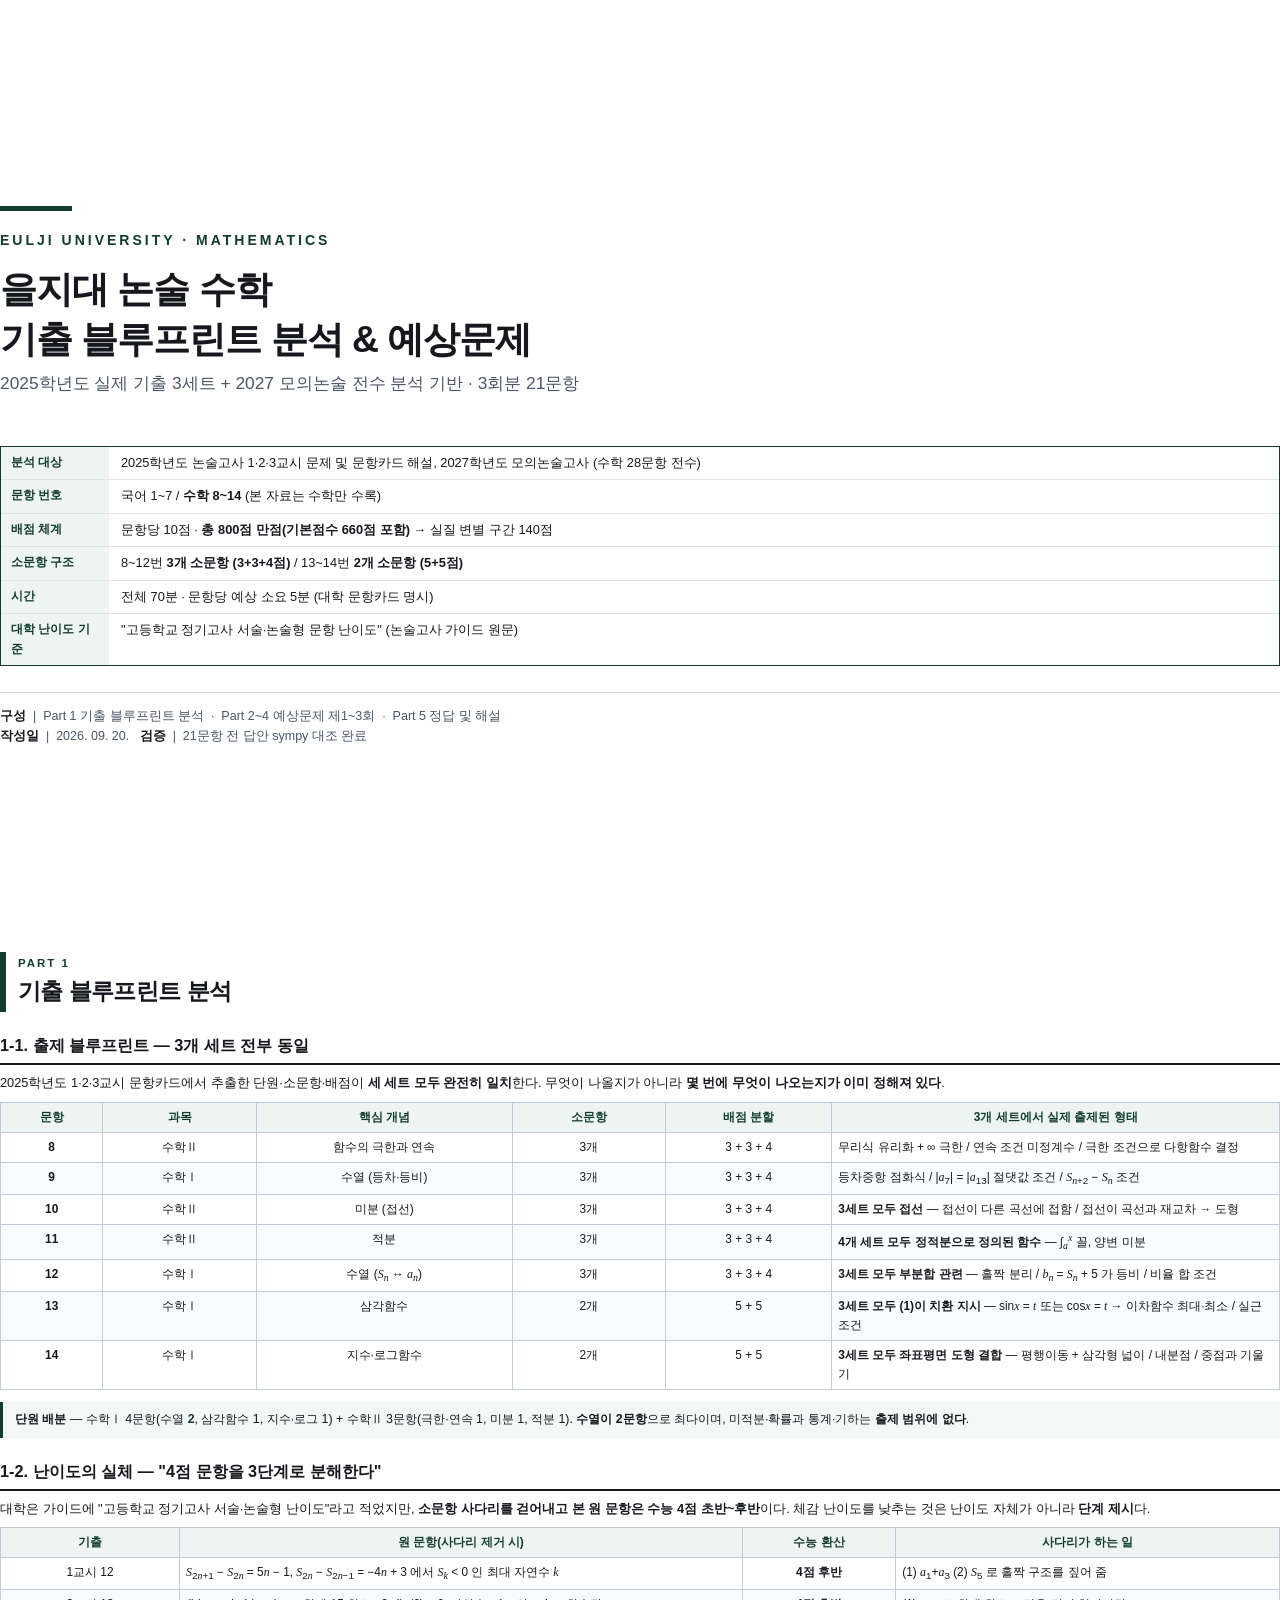
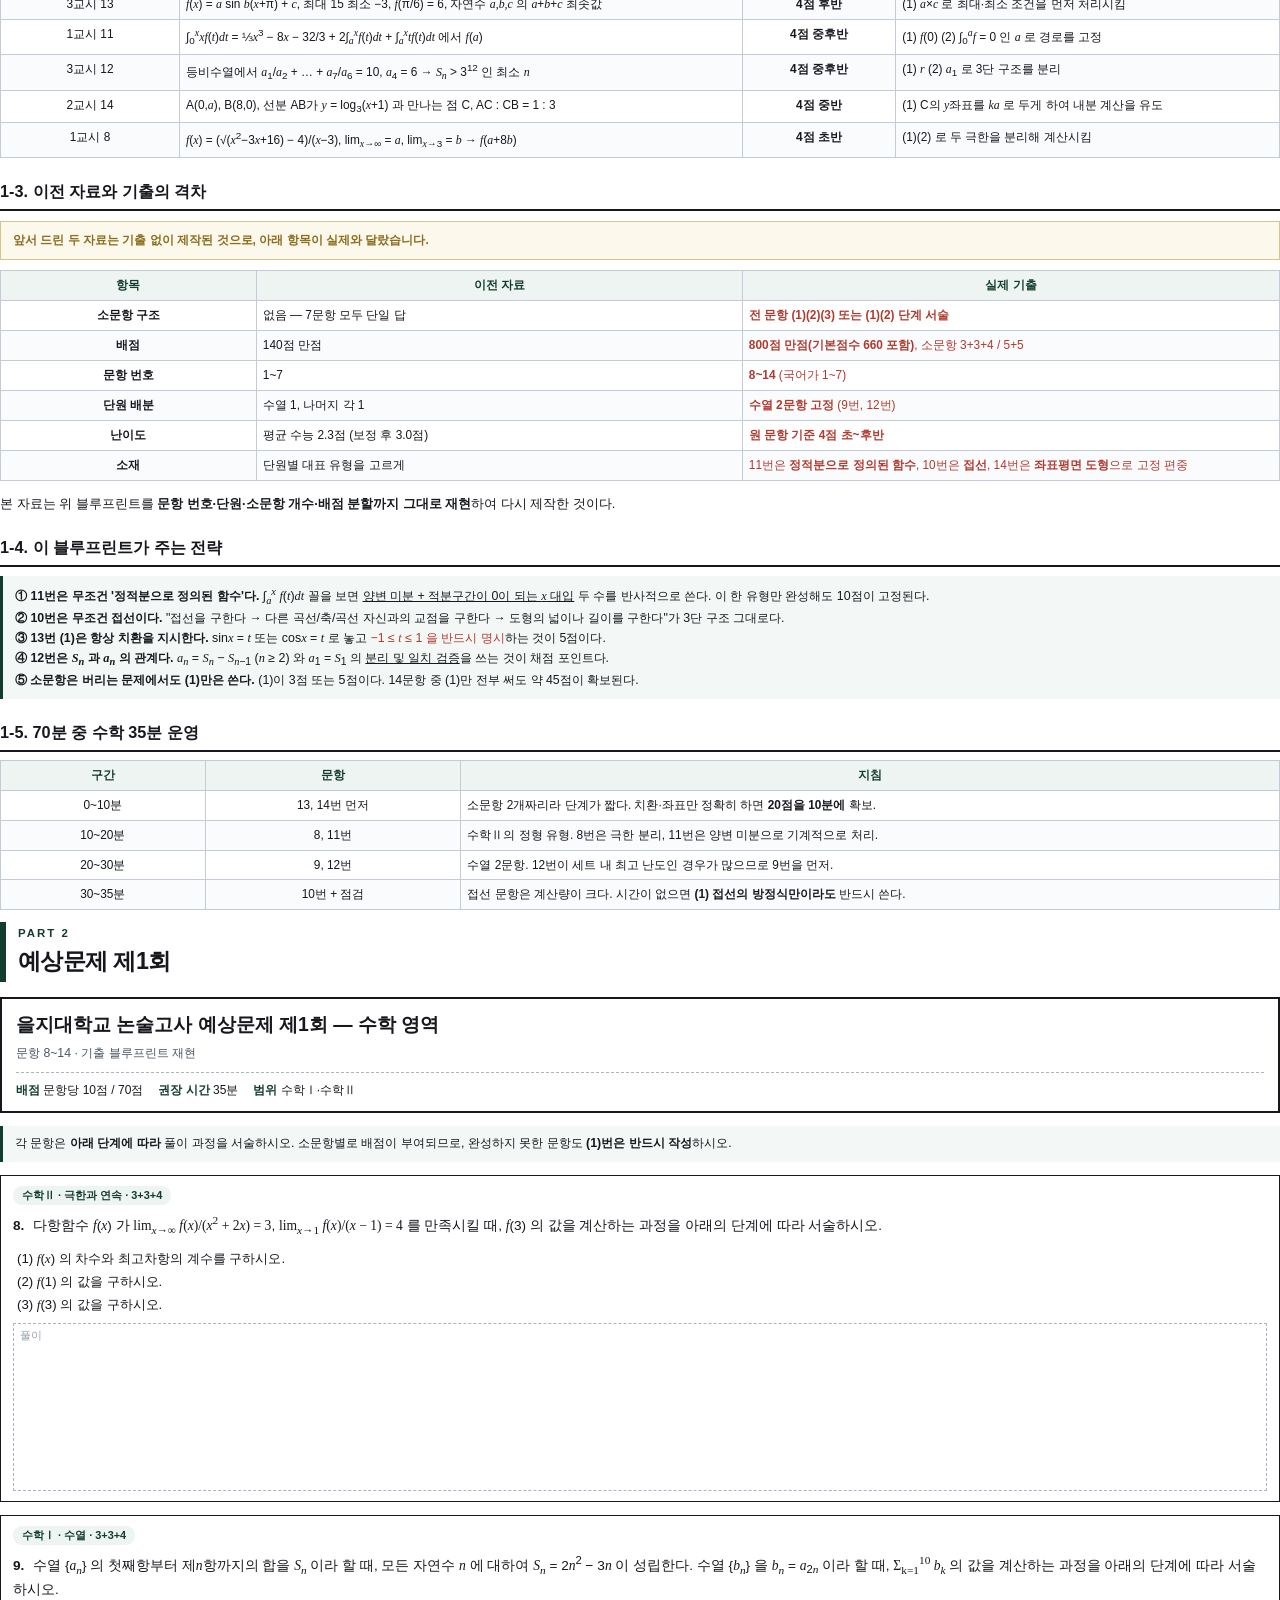
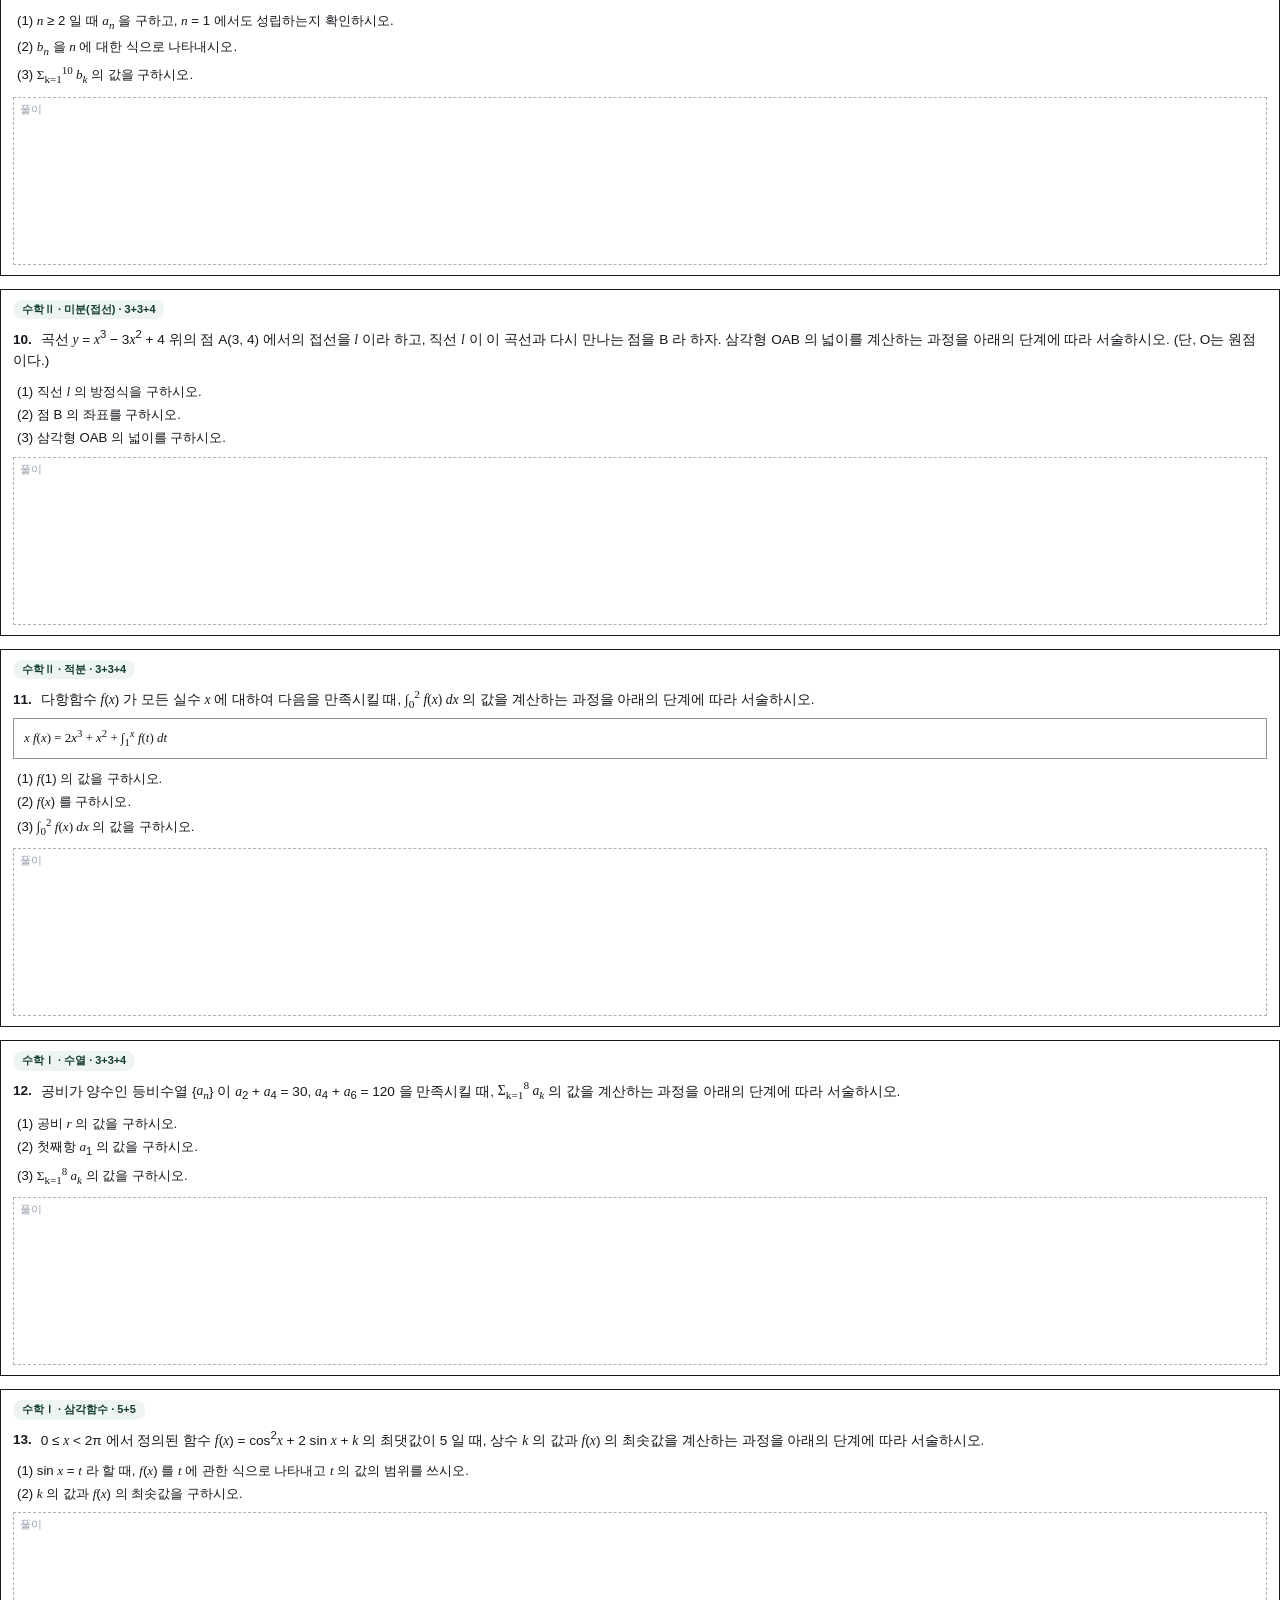
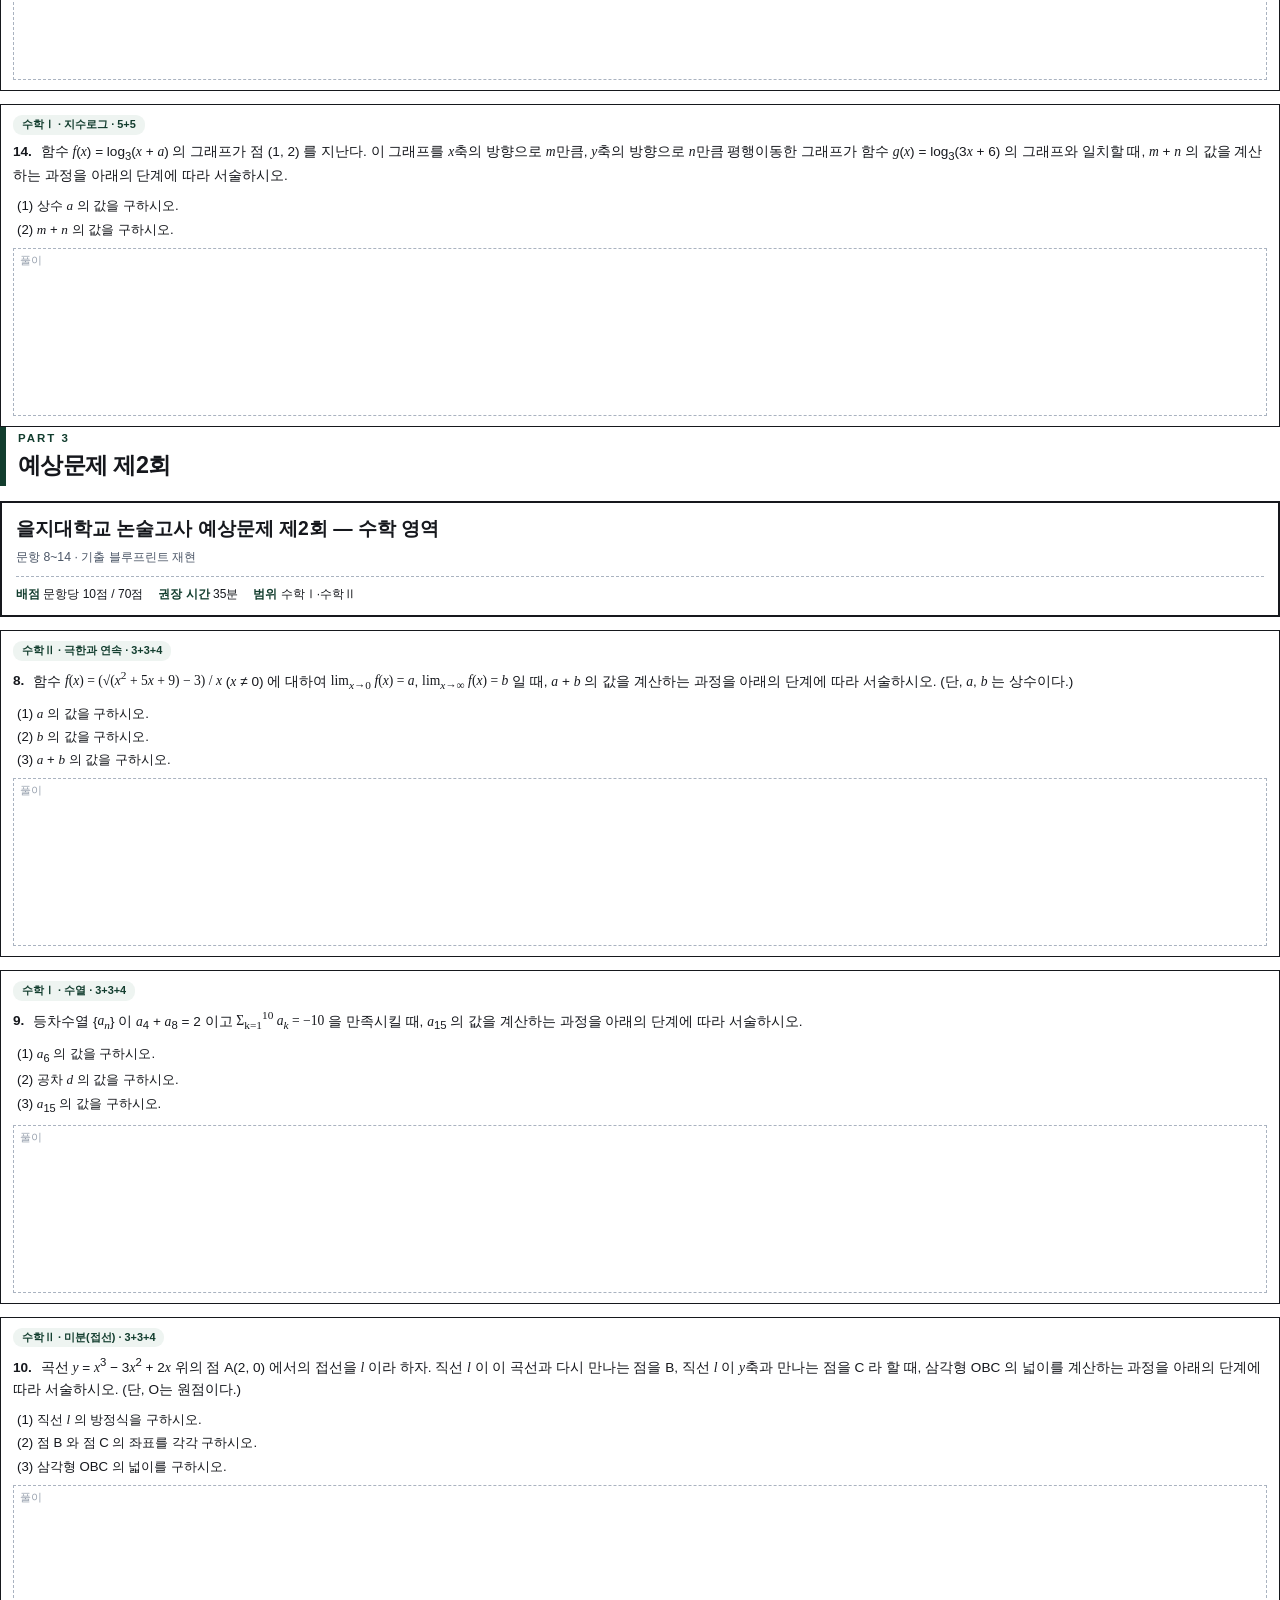
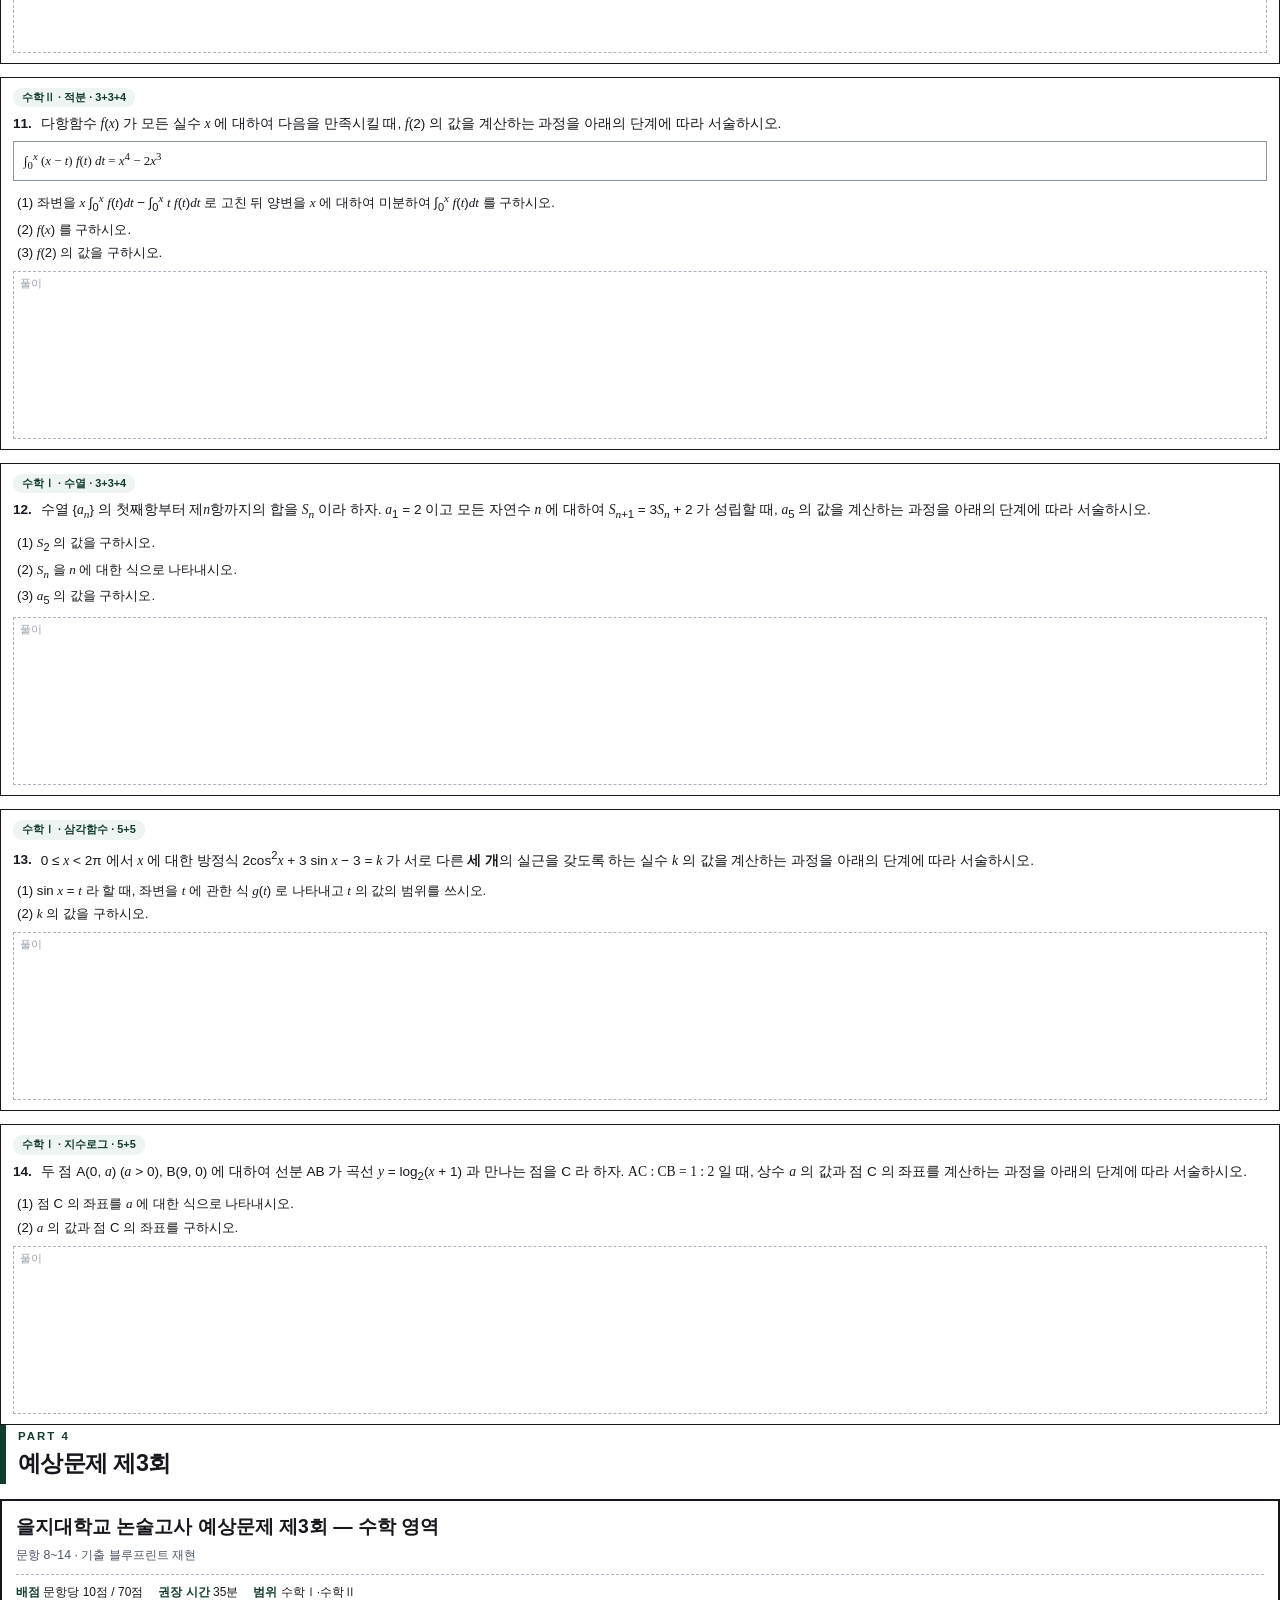
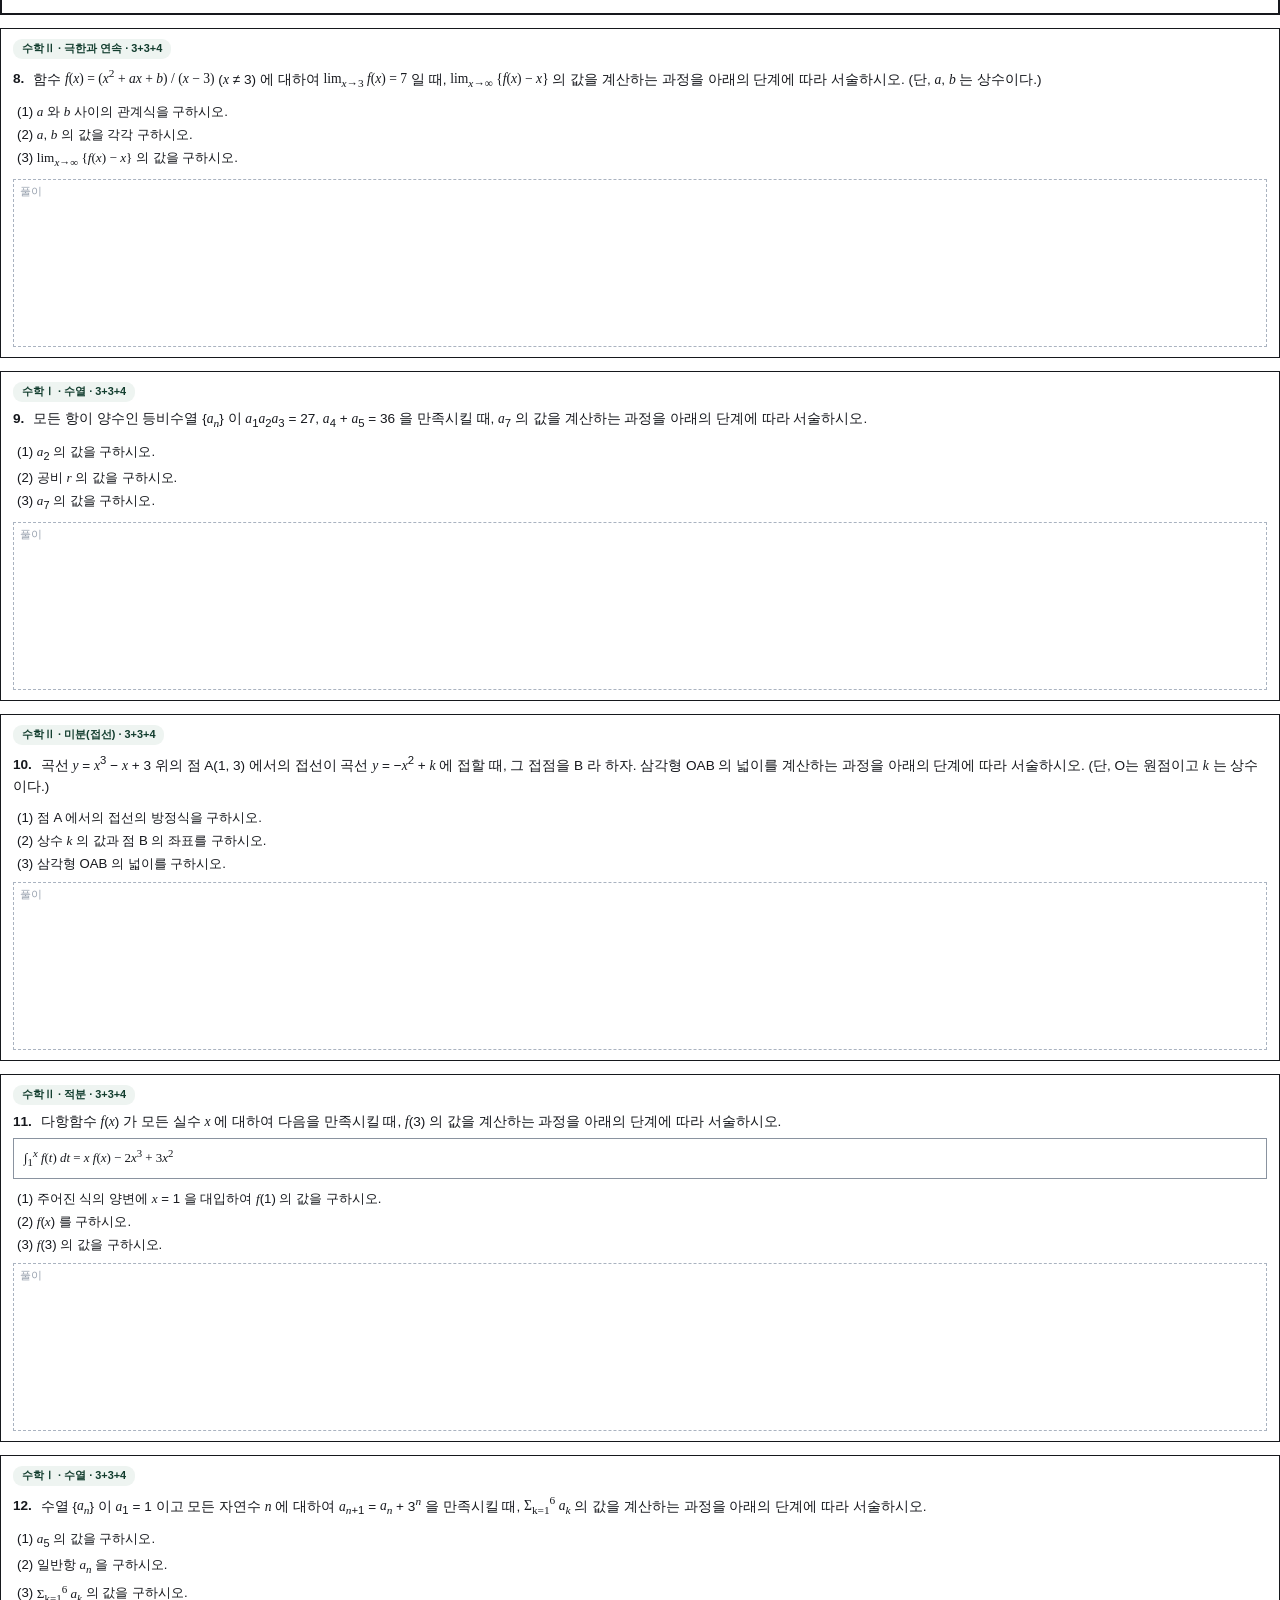
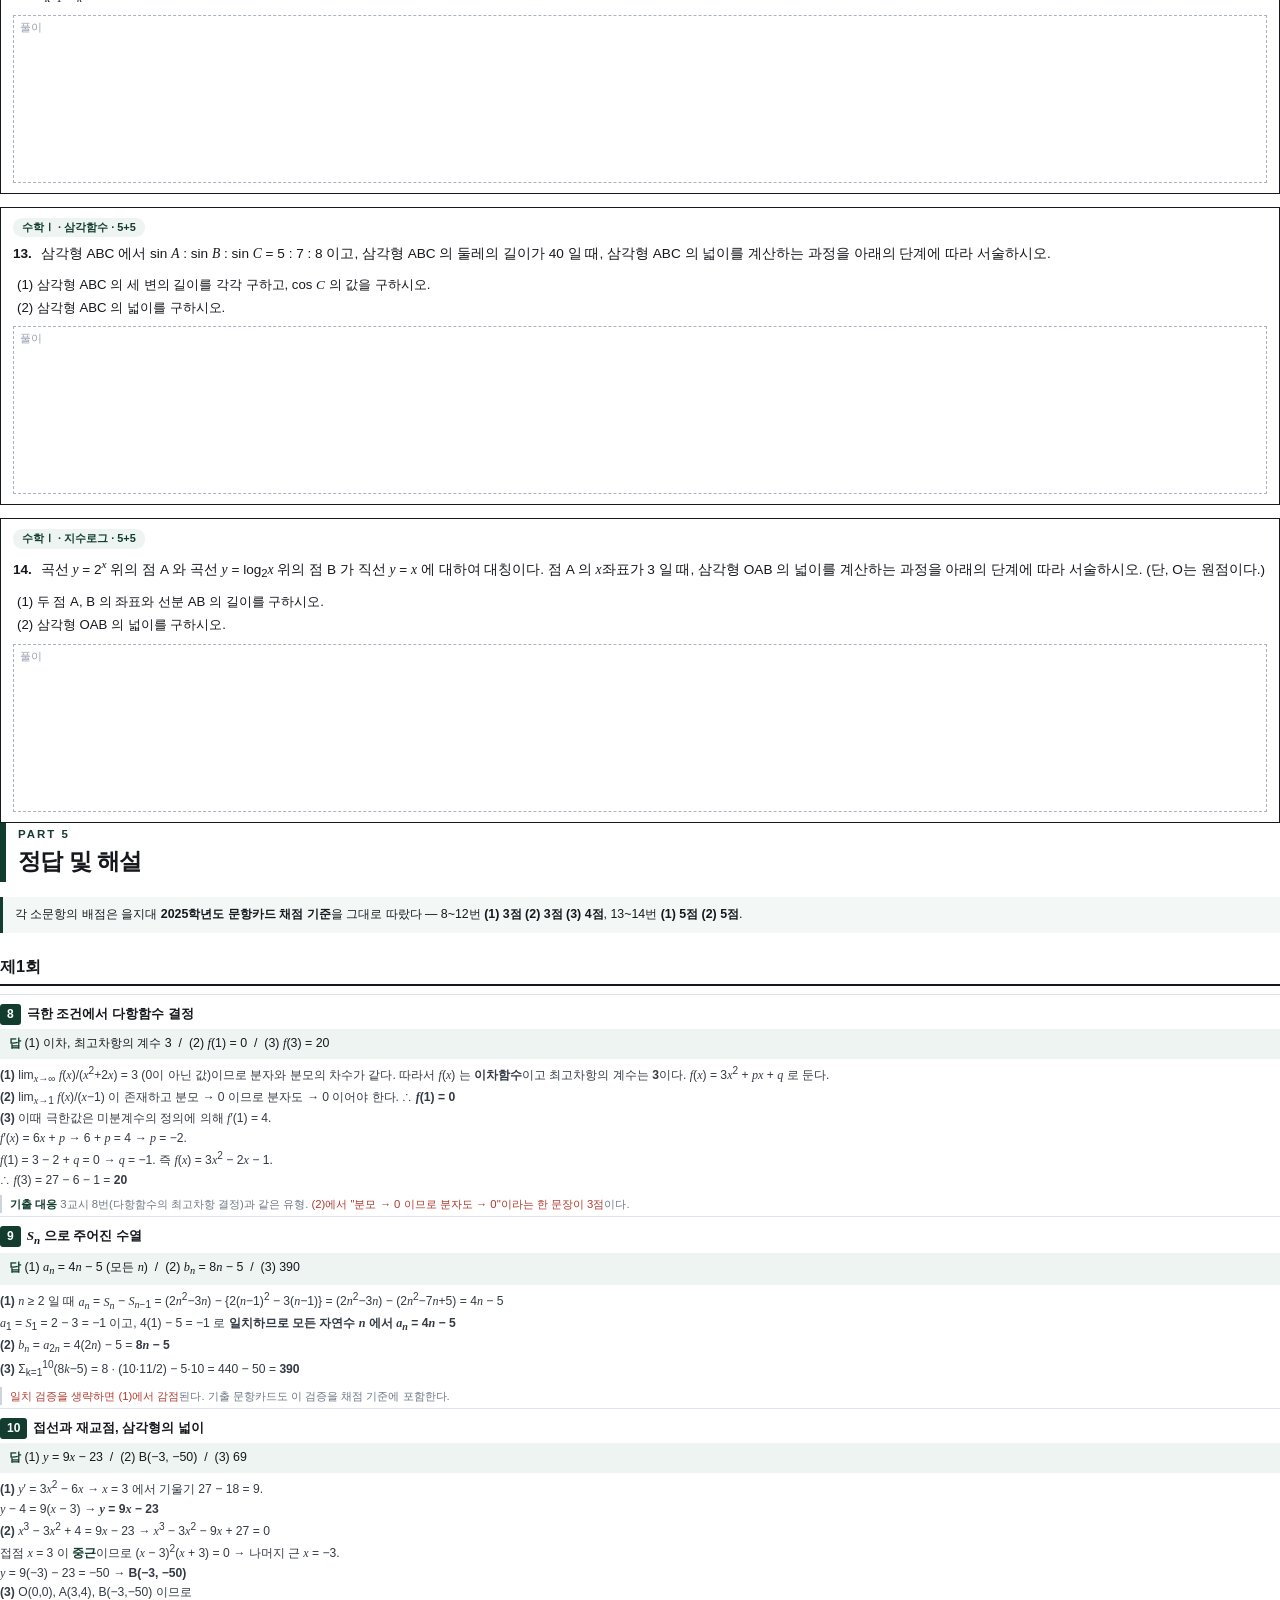
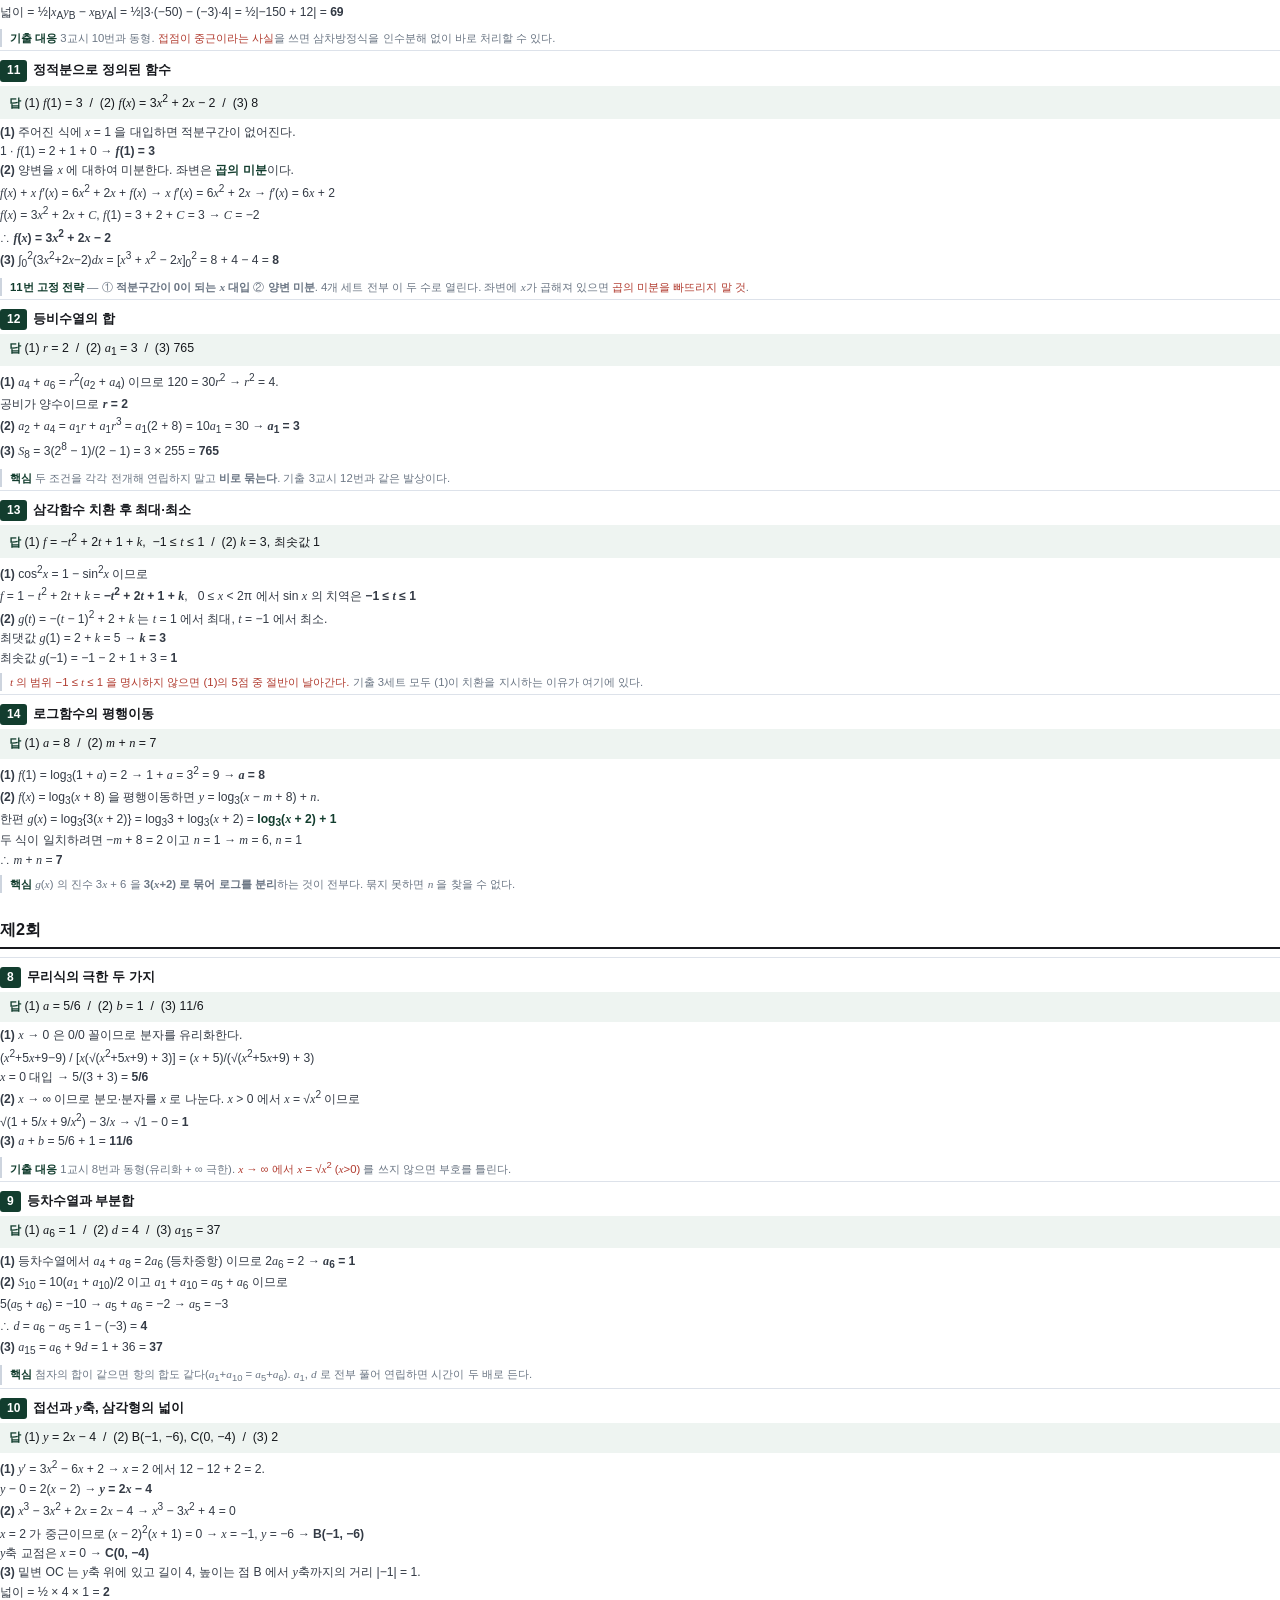
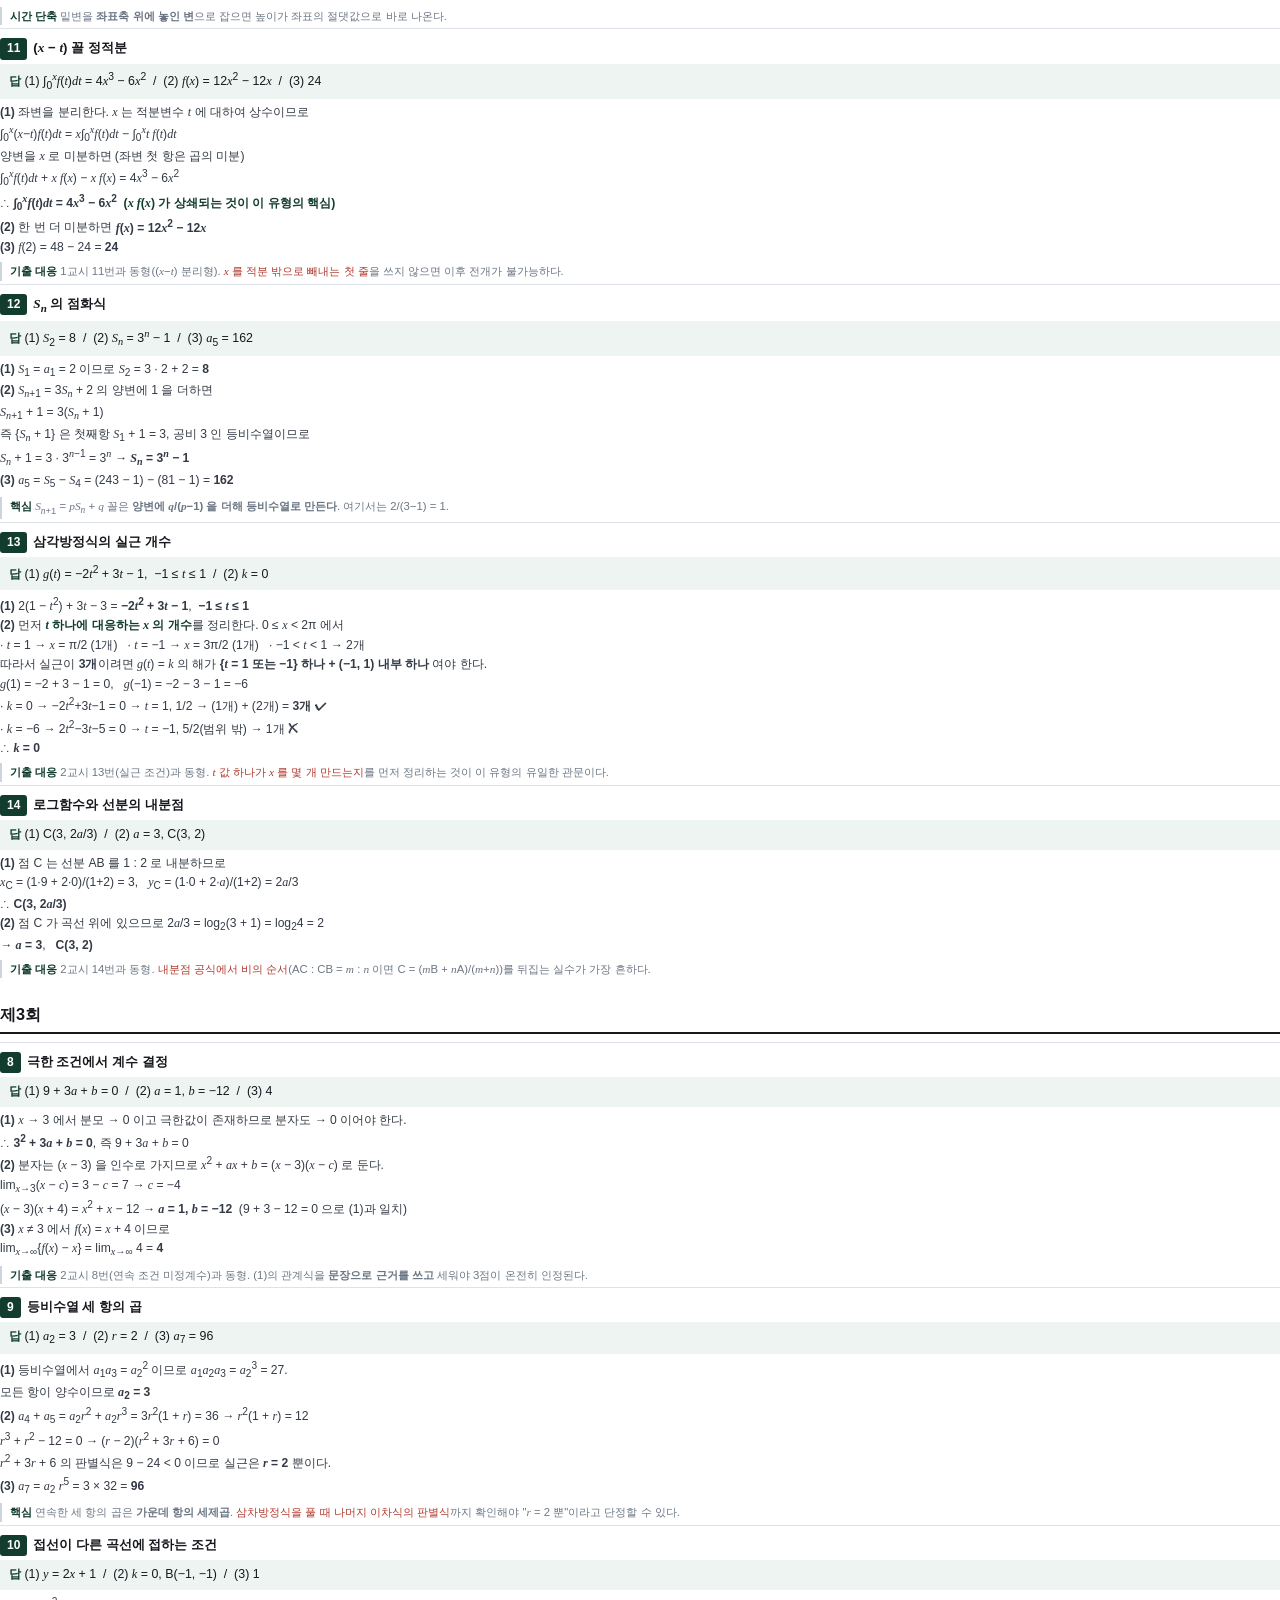
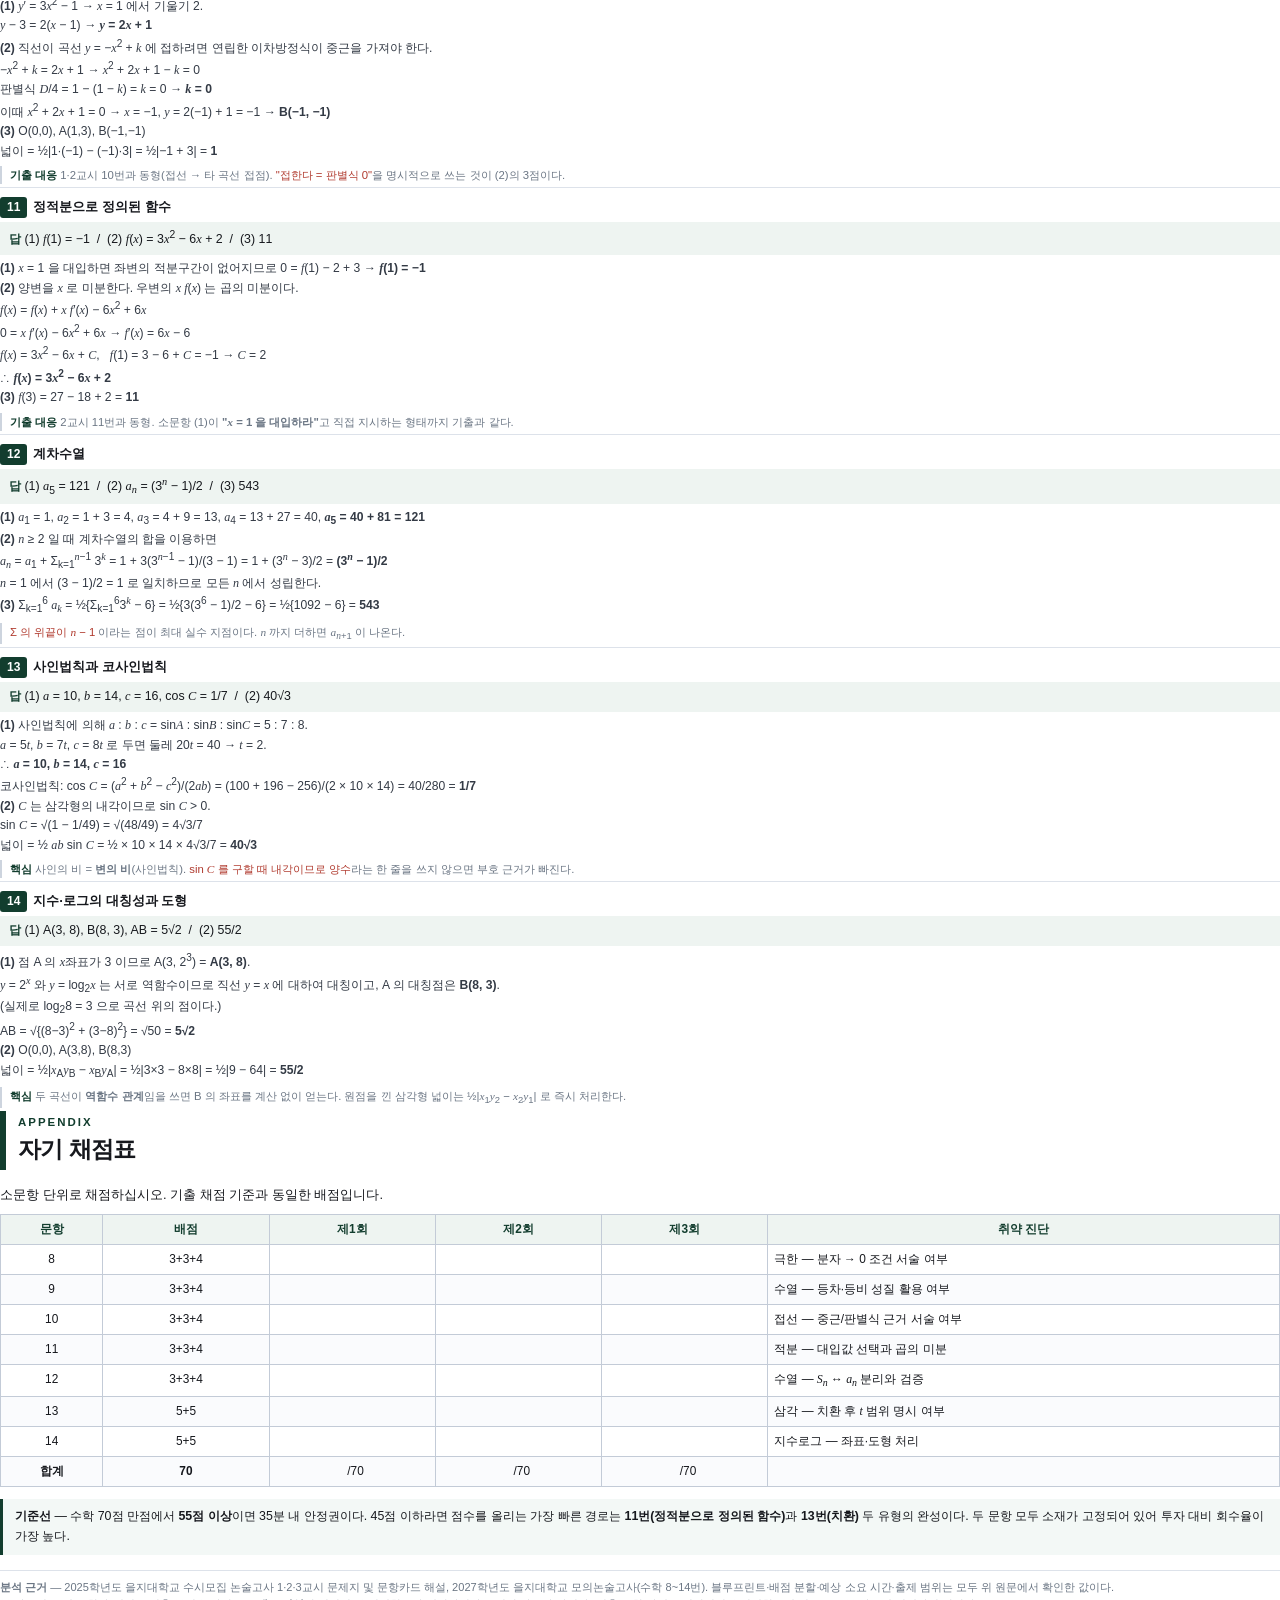
==== docs/eulji-nonsul/eulji-math-blueprint.html @ dc10ed79 "docs: 기출 전수 분석 기반 을지대 논술 수학 예상문제 재제작 2025학년도 실제 논술고사 1·2·3교시 문제지·문항카드 해설과 2027학년도 모의논술고사(수학 28문항)를 전" ====
<!DOCTYPE html>
<html lang="ko">
<head>
<meta charset="utf-8">
<title>을지대 논술 수학 기출분석 예상문제</title>
<style>
@page { size: A4; margin: 17mm 16mm 16mm 16mm; }
* { box-sizing: border-box; }
body { font-family: "NanumBarunGothic","NanumGothic",sans-serif; font-size: 10.2pt; line-height: 1.6; color: #16181d; margin: 0; }
h1,h2,h3,h4 { margin: 0; font-weight: 700; }
.page-break { page-break-before: always; }
i { font-family: "NanumMyeongjo", serif; font-style: italic; }
.m { font-family: "NanumMyeongjo", serif; }
.cover { height: 252mm; display: flex; flex-direction: column; justify-content: center; }
.cover .rule { height: 5px; background: #123d2e; width: 72px; margin-bottom: 18px; }
.cover .kicker { font-size: 10.5pt; letter-spacing: 3px; color: #123d2e; font-weight: 700; }
.cover h1 { font-size: 28pt; line-height: 1.32; margin: 14px 0 6px; letter-spacing: -1px; }
.cover h2 { font-size: 13pt; color: #4a5566; font-weight: 400; margin-bottom: 26px; }
.cover .meta { border-top: 1px solid #cdd4de; padding-top: 13px; font-size: 9.4pt; color: #4a5566; }
.cover .meta b { color: #16181d; }
.cover .spec { margin: 22px 0 26px; border: 1px solid #123d2e; }
.cover .spec div { display: flex; border-bottom: 1px solid #dde6e2; }
.cover .spec div:last-child { border-bottom: 0; }
.cover .spec span:first-child { width: 108px; background: #eef4f1; color: #123d2e; font-weight: 700; padding: 6px 10px; font-size: 9.2pt; }
.cover .spec span:last-child { padding: 6px 12px; font-size: 9.6pt; }
.part { border-left: 6px solid #123d2e; padding: 2px 0 2px 12px; margin: 0 0 15px; }
.part .n { font-size: 8.6pt; letter-spacing: 2px; color: #123d2e; font-weight: 700; }
.part h2 { font-size: 17.5pt; letter-spacing: -0.6px; }
h3.sec { font-size: 12.2pt; margin: 20px 0 8px; padding-bottom: 5px; border-bottom: 2px solid #16181d; }
table { width: 100%; border-collapse: collapse; font-size: 8.9pt; margin: 8px 0 12px; }
th, td { border: 1px solid #c3cbd7; padding: 5px 6px; vertical-align: top; }
th { background: #eef4f1; font-weight: 700; color: #123d2e; text-align: center; }
td.c { text-align: center; }
tbody tr:nth-child(even) td { background: #fafbfd; }
.note { border: 1px solid #d8c48a; background: #fdf8ec; padding: 9px 12px; font-size: 9.1pt; margin: 10px 0; }
.note b { color: #8a6d1d; }
.tip { border-left: 3px solid #123d2e; background: #f3f8f6; padding: 8px 12px; font-size: 9.3pt; margin: 9px 0; }
.warn { color: #b03a2e; }
.key { color: #123d2e; font-weight: 700; }
ul.tight { margin: 5px 0 5px 17px; padding: 0; }
ul.tight li { margin-bottom: 3px; }
.examhead { border: 2px solid #16181d; padding: 11px 14px; margin-bottom: 13px; }
.examhead .t { font-size: 14.5pt; font-weight: 700; }
.examhead .s { font-size: 9.2pt; color: #4a5566; margin-top: 3px; }
.examhead .bar { display: flex; gap: 15px; margin-top: 8px; padding-top: 8px; border-top: 1px dashed #aab3c0; font-size: 9pt; }
.examhead .bar b { color: #123d2e; }
.q { border: 1px solid #16181d; padding: 10px 12px; margin: 13px 0 0; page-break-inside: avoid; }
.q .qh { font-size: 10.2pt; }
.q .qh .no { font-weight: 700; margin-right: 5px; }
.q .tag { display: block; font-size: 8.2pt; color: #123d2e; background: #eef4f1; border-radius: 9px; padding: 1px 9px; font-weight: 700; margin: 0 0 6px; float: none; width: fit-content; }
.q .subs { margin: 9px 0 0 4px; font-size: 9.9pt; }
.q .subs div { margin-bottom: 2px; }
.cond { border: 1px solid #8a93a0; padding: 6px 10px; margin: 6px 0; font-family: "NanumMyeongjo", serif; font-size: 9.7pt; }
.ws { border: 1px dashed #aab3c0; height: 168px; margin: 8px 0 0; position: relative; }
.ws::before { content: "풀이"; position: absolute; top: 3px; left: 6px; font-size: 8pt; color: #98a1ae; }
.sol { border-top: 1px solid #dde2ea; padding: 8px 0 3px; page-break-inside: avoid; }
.sol .sh { font-weight: 700; font-size: 9.9pt; margin-bottom: 3px; }
.sol .sh .no { display: inline-block; background: #123d2e; color: #fff; border-radius: 3px; padding: 1px 7px; margin-right: 6px; font-size: 9pt; }
.sol .a { background: #eef4f1; padding: 5px 9px; font-size: 9.3pt; margin: 4px 0; }
.sol .a b { color: #123d2e; }
.sol .e { font-size: 9.1pt; color: #333a45; }
.sol .rub { font-size: 8.5pt; color: #6b7684; border-left: 2px solid #cdd4de; padding-left: 8px; margin-top: 5px; }
.footer-note { font-size: 8.3pt; color: #6b7684; border-top: 1px solid #dde2ea; margin-top: 15px; padding-top: 8px; }
</style>
</head>
<body>

<div class="cover">
  <div class="rule"></div>
  <div class="kicker">EULJI UNIVERSITY · MATHEMATICS</div>
  <h1>을지대 논술 수학<br>기출 블루프린트 분석 &amp; 예상문제</h1>
  <h2>2025학년도 실제 기출 3세트 + 2027 모의논술 전수 분석 기반 · 3회분 21문항</h2>

  <div class="spec">
    <div><span>분석 대상</span><span>2025학년도 논술고사 1·2·3교시 문제 및 문항카드 해설, 2027학년도 모의논술고사 (수학 28문항 전수)</span></div>
    <div><span>문항 번호</span><span>국어 1~7 / <b>수학 8~14</b> (본 자료는 수학만 수록)</span></div>
    <div><span>배점 체계</span><span>문항당 10점 · <b>총 800점 만점(기본점수 660점 포함)</b> → 실질 변별 구간 140점</span></div>
    <div><span>소문항 구조</span><span>8~12번 <b>3개 소문항 (3+3+4점)</b> / 13~14번 <b>2개 소문항 (5+5점)</b></span></div>
    <div><span>시간</span><span>전체 70분 · 문항당 예상 소요 5분 (대학 문항카드 명시)</span></div>
    <div><span>대학 난이도 기준</span><span>"고등학교 정기고사 서술·논술형 문항 난이도" (논술고사 가이드 원문)</span></div>
  </div>

  <div class="meta">
    <b>구성</b> &nbsp;| &nbsp;Part 1 기출 블루프린트 분석 &nbsp;·&nbsp; Part 2~4 예상문제 제1~3회 &nbsp;·&nbsp; Part 5 정답 및 해설<br>
    <b>작성일</b> &nbsp;| &nbsp;2026. 09. 20. &nbsp;&nbsp;<b>검증</b> &nbsp;| &nbsp;21문항 전 답안 sympy 대조 완료
  </div>
</div>

<div class="page-break"></div>
<div class="part"><div class="n">PART 1</div><h2>기출 블루프린트 분석</h2></div>

<h3 class="sec">1-1. 출제 블루프린트 — 3개 세트 전부 동일</h3>
<p style="font-size:9.6pt;margin:0 0 6px">2025학년도 1·2·3교시 문항카드에서 추출한 단원·소문항·배점이 <b>세 세트 모두 완전히 일치</b>한다. 무엇이 나올지가 아니라 <b>몇 번에 무엇이 나오는지가 이미 정해져 있다</b>.</p>
<table>
<thead><tr><th style="width:8%">문항</th><th style="width:12%">과목</th><th style="width:20%">핵심 개념</th><th style="width:12%">소문항</th><th style="width:13%">배점 분할</th><th>3개 세트에서 실제 출제된 형태</th></tr></thead>
<tbody>
<tr><td class="c"><b>8</b></td><td class="c">수학Ⅱ</td><td class="c">함수의 극한과 연속</td><td class="c">3개</td><td class="c">3 + 3 + 4</td><td>무리식 유리화 + ∞ 극한 / 연속 조건 미정계수 / 극한 조건으로 다항함수 결정</td></tr>
<tr><td class="c"><b>9</b></td><td class="c">수학Ⅰ</td><td class="c">수열 (등차·등비)</td><td class="c">3개</td><td class="c">3 + 3 + 4</td><td>등차중항 점화식 / |<i>a</i><sub>7</sub>| = |<i>a</i><sub>13</sub>| 절댓값 조건 / <i>S</i><sub><i>n</i>+2</sub> − <i>S<sub>n</sub></i> 조건</td></tr>
<tr><td class="c"><b>10</b></td><td class="c">수학Ⅱ</td><td class="c">미분 (접선)</td><td class="c">3개</td><td class="c">3 + 3 + 4</td><td><b>3세트 모두 접선</b> — 접선이 다른 곡선에 접함 / 접선이 곡선과 재교차 → 도형</td></tr>
<tr><td class="c"><b>11</b></td><td class="c">수학Ⅱ</td><td class="c">적분</td><td class="c">3개</td><td class="c">3 + 3 + 4</td><td><b>4개 세트 모두 정적분으로 정의된 함수</b> — ∫<sub><i>a</i></sub><sup><i>x</i></sup> 꼴, 양변 미분</td></tr>
<tr><td class="c"><b>12</b></td><td class="c">수학Ⅰ</td><td class="c">수열 (<i>S<sub>n</sub></i> ↔ <i>a<sub>n</sub></i>)</td><td class="c">3개</td><td class="c">3 + 3 + 4</td><td><b>3세트 모두 부분합 관련</b> — 홀짝 분리 / <i>b<sub>n</sub></i> = <i>S<sub>n</sub></i> + 5 가 등비 / 비율 합 조건</td></tr>
<tr><td class="c"><b>13</b></td><td class="c">수학Ⅰ</td><td class="c">삼각함수</td><td class="c">2개</td><td class="c">5 + 5</td><td><b>3세트 모두 (1)이 치환 지시</b> — sin<i>x</i> = <i>t</i> 또는 cos<i>x</i> = <i>t</i> → 이차함수 최대·최소 / 실근 조건</td></tr>
<tr><td class="c"><b>14</b></td><td class="c">수학Ⅰ</td><td class="c">지수·로그함수</td><td class="c">2개</td><td class="c">5 + 5</td><td><b>3세트 모두 좌표평면 도형 결합</b> — 평행이동 + 삼각형 넓이 / 내분점 / 중점과 기울기</td></tr>
</tbody>
</table>
<div class="tip">
<b>단원 배분</b> — 수학Ⅰ 4문항(수열 <span class="key">2</span>, 삼각함수 1, 지수·로그 1) + 수학Ⅱ 3문항(극한·연속 1, 미분 1, 적분 1). <b>수열이 2문항</b>으로 최다이며, 미적분·확률과 통계·기하는 <b>출제 범위에 없다</b>.
</div>

<h3 class="sec">1-2. 난이도의 실체 — "4점 문항을 3단계로 분해한다"</h3>
<p style="font-size:9.6pt;margin:0 0 6px">대학은 가이드에 "고등학교 정기고사 서술·논술형 난이도"라고 적었지만, <b>소문항 사다리를 걷어내고 본 원 문항은 수능 4점 초반~후반</b>이다. 체감 난이도를 낮추는 것은 난이도 자체가 아니라 <b>단계 제시</b>다.</p>
<table>
<thead><tr><th style="width:14%">기출</th><th style="width:44%">원 문항(사다리 제거 시)</th><th style="width:12%">수능 환산</th><th>사다리가 하는 일</th></tr></thead>
<tbody>
<tr><td class="c">1교시 12</td><td><i>S</i><sub>2<i>n</i>+1</sub> − <i>S</i><sub>2<i>n</i></sub> = 5<i>n</i> − 1, <i>S</i><sub>2<i>n</i></sub> − <i>S</i><sub>2<i>n</i>−1</sub> = −4<i>n</i> + 3 에서 <i>S<sub>k</sub></i> &lt; 0 인 최대 자연수 <i>k</i></td><td class="c"><b>4점 후반</b></td><td>(1) <i>a</i><sub>1</sub>+<i>a</i><sub>3</sub> (2) <i>S</i><sub>5</sub> 로 홀짝 구조를 짚어 줌</td></tr>
<tr><td class="c">3교시 13</td><td><i>f</i>(<i>x</i>) = <i>a</i> sin <i>b</i>(<i>x</i>+π) + <i>c</i>, 최대 15 최소 −3, <i>f</i>(π/6) = 6, 자연수 <i>a,b,c</i> 의 <i>a</i>+<i>b</i>+<i>c</i> 최솟값</td><td class="c"><b>4점 후반</b></td><td>(1) <i>a</i>×<i>c</i> 로 최대·최소 조건을 먼저 처리시킴</td></tr>
<tr><td class="c">1교시 11</td><td>∫<sub>0</sub><sup><i>x</i></sup><i>xf</i>(<i>t</i>)<i>dt</i> = ⅓<i>x</i><sup>3</sup> − 8<i>x</i> − 32/3 + 2∫<sub><i>a</i></sub><sup><i>x</i></sup><i>f</i>(<i>t</i>)<i>dt</i> + ∫<sub><i>a</i></sub><sup><i>x</i></sup><i>tf</i>(<i>t</i>)<i>dt</i> 에서 <i>f</i>(<i>a</i>)</td><td class="c"><b>4점 중후반</b></td><td>(1) <i>f</i>(0) (2) ∫<sub>0</sub><sup><i>a</i></sup><i>f</i> = 0 인 <i>a</i> 로 경로를 고정</td></tr>
<tr><td class="c">3교시 12</td><td>등비수열에서 <i>a</i><sub>1</sub>/<i>a</i><sub>2</sub> + … + <i>a</i><sub>7</sub>/<i>a</i><sub>6</sub> = 10, <i>a</i><sub>4</sub> = 6 → <i>S<sub>n</sub></i> &gt; 3<sup>12</sup> 인 최소 <i>n</i></td><td class="c"><b>4점 중후반</b></td><td>(1) <i>r</i> (2) <i>a</i><sub>1</sub> 로 3단 구조를 분리</td></tr>
<tr><td class="c">2교시 14</td><td>A(0,<i>a</i>), B(8,0), 선분 AB가 <i>y</i> = log<sub>3</sub>(<i>x</i>+1) 과 만나는 점 C, AC : CB = 1 : 3</td><td class="c"><b>4점 중반</b></td><td>(1) C의 <i>y</i>좌표를 <i>ka</i> 로 두게 하여 내분 계산을 유도</td></tr>
<tr><td class="c">1교시 8</td><td><i>f</i>(<i>x</i>) = (√(<i>x</i><sup>2</sup>−3<i>x</i>+16) − 4)/(<i>x</i>−3), lim<sub><i>x</i>→∞</sub> = <i>a</i>, lim<sub><i>x</i>→3</sub> = <i>b</i> → <i>f</i>(<i>a</i>+8<i>b</i>)</td><td class="c"><b>4점 초반</b></td><td>(1)(2) 로 두 극한을 분리해 계산시킴</td></tr>
</tbody>
</table>

<h3 class="sec">1-3. 이전 자료와 기출의 격차</h3>
<div class="note">
<b>앞서 드린 두 자료는 기출 없이 제작된 것으로, 아래 항목이 실제와 달랐습니다.</b>
</div>
<table>
<thead><tr><th style="width:20%">항목</th><th style="width:38%">이전 자료</th><th style="width:42%">실제 기출</th></tr></thead>
<tbody>
<tr><td class="c"><b>소문항 구조</b></td><td>없음 — 7문항 모두 단일 답</td><td class="warn"><b>전 문항 (1)(2)(3) 또는 (1)(2) 단계 서술</b></td></tr>
<tr><td class="c"><b>배점</b></td><td>140점 만점</td><td class="warn"><b>800점 만점(기본점수 660 포함)</b>, 소문항 3+3+4 / 5+5</td></tr>
<tr><td class="c"><b>문항 번호</b></td><td>1~7</td><td class="warn"><b>8~14</b> (국어가 1~7)</td></tr>
<tr><td class="c"><b>단원 배분</b></td><td>수열 1, 나머지 각 1</td><td class="warn"><b>수열 2문항 고정</b> (9번, 12번)</td></tr>
<tr><td class="c"><b>난이도</b></td><td>평균 수능 2.3점 (보정 후 3.0점)</td><td class="warn"><b>원 문항 기준 4점 초~후반</b></td></tr>
<tr><td class="c"><b>소재</b></td><td>단원별 대표 유형을 고르게</td><td class="warn">11번은 <b>정적분으로 정의된 함수</b>, 10번은 <b>접선</b>, 14번은 <b>좌표평면 도형</b>으로 고정 편중</td></tr>
</tbody>
</table>
<p style="font-size:9.5pt">본 자료는 위 블루프린트를 <b>문항 번호·단원·소문항 개수·배점 분할까지 그대로 재현</b>하여 다시 제작한 것이다.</p>

<h3 class="sec">1-4. 이 블루프린트가 주는 전략</h3>
<div class="tip">
<b>① 11번은 무조건 '정적분으로 정의된 함수'다.</b> ∫<sub><i>a</i></sub><sup><i>x</i></sup> <i>f</i>(<i>t</i>)<i>dt</i> 꼴을 보면 <u>양변 미분 + 적분구간이 0이 되는 <i>x</i> 대입</u> 두 수를 반사적으로 쓴다. 이 한 유형만 완성해도 10점이 고정된다.<br>
<b>② 10번은 무조건 접선이다.</b> "접선을 구한다 → 다른 곡선/축/곡선 자신과의 교점을 구한다 → 도형의 넓이나 길이를 구한다"가 3단 구조 그대로다.<br>
<b>③ 13번 (1)은 항상 치환을 지시한다.</b> sin<i>x</i> = <i>t</i> 또는 cos<i>x</i> = <i>t</i> 로 놓고 <span class="warn">−1 ≤ <i>t</i> ≤ 1 을 반드시 명시</span>하는 것이 5점이다.<br>
<b>④ 12번은 <i>S<sub>n</sub></i> 과 <i>a<sub>n</sub></i> 의 관계다.</b> <i>a<sub>n</sub></i> = <i>S<sub>n</sub></i> − <i>S</i><sub><i>n</i>−1</sub> (<i>n</i> ≥ 2) 와 <i>a</i><sub>1</sub> = <i>S</i><sub>1</sub> 의 <u>분리 및 일치 검증</u>을 쓰는 것이 채점 포인트다.<br>
<b>⑤ 소문항은 버리는 문제에서도 (1)만은 쓴다.</b> (1)이 3점 또는 5점이다. 14문항 중 (1)만 전부 써도 약 45점이 확보된다.
</div>

<h3 class="sec">1-5. 70분 중 수학 35분 운영</h3>
<table>
<thead><tr><th style="width:16%">구간</th><th style="width:20%">문항</th><th>지침</th></tr></thead>
<tbody>
<tr><td class="c">0~10분</td><td class="c">13, 14번 먼저</td><td>소문항 2개짜리라 단계가 짧다. 치환·좌표만 정확히 하면 <b>20점을 10분에</b> 확보.</td></tr>
<tr><td class="c">10~20분</td><td class="c">8, 11번</td><td>수학Ⅱ의 정형 유형. 8번은 극한 분리, 11번은 양변 미분으로 기계적으로 처리.</td></tr>
<tr><td class="c">20~30분</td><td class="c">9, 12번</td><td>수열 2문항. 12번이 세트 내 최고 난도인 경우가 많으므로 9번을 먼저.</td></tr>
<tr><td class="c">30~35분</td><td class="c">10번 + 점검</td><td>접선 문항은 계산량이 크다. 시간이 없으면 <b>(1) 접선의 방정식만이라도</b> 반드시 쓴다.</td></tr>
</tbody>
</table>
<div class="page-break"></div>
<div class="part"><div class="n">PART 2</div><h2>예상문제 제1회</h2></div>
<div class="examhead">
  <div class="t">을지대학교 논술고사 예상문제 제1회 — 수학 영역</div>
  <div class="s">문항 8~14 · 기출 블루프린트 재현</div>
  <div class="bar"><span><b>배점</b> 문항당 10점 / 70점</span><span><b>권장 시간</b> 35분</span><span><b>범위</b> 수학Ⅰ·수학Ⅱ</span></div>
</div>
<div class="tip" style="margin-top:0">각 문항은 <b>아래 단계에 따라</b> 풀이 과정을 서술하시오. 소문항별로 배점이 부여되므로, 완성하지 못한 문항도 <b>(1)번은 반드시 작성</b>하시오.</div>

<div class="q"><div class="qh"><span class="tag">수학Ⅱ · 극한과 연속 · 3+3+4</span><span class="no">8.</span>
다항함수 <i>f</i>(<i>x</i>) 가 <span class="m">lim<sub><i>x</i>→∞</sub> <i>f</i>(<i>x</i>)/(<i>x</i><sup>2</sup> + 2<i>x</i>) = 3</span>, <span class="m">lim<sub><i>x</i>→1</sub> <i>f</i>(<i>x</i>)/(<i>x</i> − 1) = 4</span> 를 만족시킬 때, <i>f</i>(3) 의 값을 계산하는 과정을 아래의 단계에 따라 서술하시오.</div>
<div class="subs"><div>(1) <i>f</i>(<i>x</i>) 의 차수와 최고차항의 계수를 구하시오.</div><div>(2) <i>f</i>(1) 의 값을 구하시오.</div><div>(3) <i>f</i>(3) 의 값을 구하시오.</div></div>
<div class="ws"></div></div>

<div class="q"><div class="qh"><span class="tag">수학Ⅰ · 수열 · 3+3+4</span><span class="no">9.</span>
수열 {<i>a<sub>n</sub></i>} 의 첫째항부터 제<i>n</i>항까지의 합을 <i>S<sub>n</sub></i> 이라 할 때, 모든 자연수 <i>n</i> 에 대하여 <i>S<sub>n</sub></i> = 2<i>n</i><sup>2</sup> − 3<i>n</i> 이 성립한다. 수열 {<i>b<sub>n</sub></i>} 을 <i>b<sub>n</sub></i> = <i>a</i><sub>2<i>n</i></sub> 이라 할 때, <span class="m">Σ<sub>k=1</sub><sup>10</sup> <i>b<sub>k</sub></i></span> 의 값을 계산하는 과정을 아래의 단계에 따라 서술하시오.</div>
<div class="subs"><div>(1) <i>n</i> ≥ 2 일 때 <i>a<sub>n</sub></i> 을 구하고, <i>n</i> = 1 에서도 성립하는지 확인하시오.</div><div>(2) <i>b<sub>n</sub></i> 을 <i>n</i> 에 대한 식으로 나타내시오.</div><div>(3) <span class="m">Σ<sub>k=1</sub><sup>10</sup> <i>b<sub>k</sub></i></span> 의 값을 구하시오.</div></div>
<div class="ws"></div></div>

<div class="q"><div class="qh"><span class="tag">수학Ⅱ · 미분(접선) · 3+3+4</span><span class="no">10.</span>
곡선 <i>y</i> = <i>x</i><sup>3</sup> − 3<i>x</i><sup>2</sup> + 4 위의 점 A(3, 4) 에서의 접선을 <i>l</i> 이라 하고, 직선 <i>l</i> 이 이 곡선과 다시 만나는 점을 B 라 하자. 삼각형 OAB 의 넓이를 계산하는 과정을 아래의 단계에 따라 서술하시오. (단, O는 원점이다.)</div>
<div class="subs"><div>(1) 직선 <i>l</i> 의 방정식을 구하시오.</div><div>(2) 점 B 의 좌표를 구하시오.</div><div>(3) 삼각형 OAB 의 넓이를 구하시오.</div></div>
<div class="ws"></div></div>

<div class="q"><div class="qh"><span class="tag">수학Ⅱ · 적분 · 3+3+4</span><span class="no">11.</span>
다항함수 <i>f</i>(<i>x</i>) 가 모든 실수 <i>x</i> 에 대하여 다음을 만족시킬 때, <span class="m">∫<sub>0</sub><sup>2</sup> <i>f</i>(<i>x</i>) <i>dx</i></span> 의 값을 계산하는 과정을 아래의 단계에 따라 서술하시오.</div>
<div class="cond"><i>x f</i>(<i>x</i>) = 2<i>x</i><sup>3</sup> + <i>x</i><sup>2</sup> + ∫<sub>1</sub><sup><i>x</i></sup> <i>f</i>(<i>t</i>) <i>dt</i></div>
<div class="subs"><div>(1) <i>f</i>(1) 의 값을 구하시오.</div><div>(2) <i>f</i>(<i>x</i>) 를 구하시오.</div><div>(3) <span class="m">∫<sub>0</sub><sup>2</sup> <i>f</i>(<i>x</i>) <i>dx</i></span> 의 값을 구하시오.</div></div>
<div class="ws"></div></div>

<div class="q"><div class="qh"><span class="tag">수학Ⅰ · 수열 · 3+3+4</span><span class="no">12.</span>
공비가 양수인 등비수열 {<i>a<sub>n</sub></i>} 이 <i>a</i><sub>2</sub> + <i>a</i><sub>4</sub> = 30, <i>a</i><sub>4</sub> + <i>a</i><sub>6</sub> = 120 을 만족시킬 때, <span class="m">Σ<sub>k=1</sub><sup>8</sup> <i>a<sub>k</sub></i></span> 의 값을 계산하는 과정을 아래의 단계에 따라 서술하시오.</div>
<div class="subs"><div>(1) 공비 <i>r</i> 의 값을 구하시오.</div><div>(2) 첫째항 <i>a</i><sub>1</sub> 의 값을 구하시오.</div><div>(3) <span class="m">Σ<sub>k=1</sub><sup>8</sup> <i>a<sub>k</sub></i></span> 의 값을 구하시오.</div></div>
<div class="ws"></div></div>

<div class="q"><div class="qh"><span class="tag">수학Ⅰ · 삼각함수 · 5+5</span><span class="no">13.</span>
0 ≤ <i>x</i> &lt; 2π 에서 정의된 함수 <i>f</i>(<i>x</i>) = cos<sup>2</sup><i>x</i> + 2 sin <i>x</i> + <i>k</i> 의 최댓값이 5 일 때, 상수 <i>k</i> 의 값과 <i>f</i>(<i>x</i>) 의 최솟값을 계산하는 과정을 아래의 단계에 따라 서술하시오.</div>
<div class="subs"><div>(1) sin <i>x</i> = <i>t</i> 라 할 때, <i>f</i>(<i>x</i>) 를 <i>t</i> 에 관한 식으로 나타내고 <i>t</i> 의 값의 범위를 쓰시오.</div><div>(2) <i>k</i> 의 값과 <i>f</i>(<i>x</i>) 의 최솟값을 구하시오.</div></div>
<div class="ws"></div></div>

<div class="q"><div class="qh"><span class="tag">수학Ⅰ · 지수로그 · 5+5</span><span class="no">14.</span>
함수 <i>f</i>(<i>x</i>) = log<sub>3</sub>(<i>x</i> + <i>a</i>) 의 그래프가 점 (1, 2) 를 지난다. 이 그래프를 <i>x</i>축의 방향으로 <i>m</i>만큼, <i>y</i>축의 방향으로 <i>n</i>만큼 평행이동한 그래프가 함수 <i>g</i>(<i>x</i>) = log<sub>3</sub>(3<i>x</i> + 6) 의 그래프와 일치할 때, <i>m</i> + <i>n</i> 의 값을 계산하는 과정을 아래의 단계에 따라 서술하시오.</div>
<div class="subs"><div>(1) 상수 <i>a</i> 의 값을 구하시오.</div><div>(2) <i>m</i> + <i>n</i> 의 값을 구하시오.</div></div>
<div class="ws"></div></div>

<div class="page-break"></div>
<div class="part"><div class="n">PART 3</div><h2>예상문제 제2회</h2></div>
<div class="examhead">
  <div class="t">을지대학교 논술고사 예상문제 제2회 — 수학 영역</div>
  <div class="s">문항 8~14 · 기출 블루프린트 재현</div>
  <div class="bar"><span><b>배점</b> 문항당 10점 / 70점</span><span><b>권장 시간</b> 35분</span><span><b>범위</b> 수학Ⅰ·수학Ⅱ</span></div>
</div>

<div class="q"><div class="qh"><span class="tag">수학Ⅱ · 극한과 연속 · 3+3+4</span><span class="no">8.</span>
함수 <span class="m"><i>f</i>(<i>x</i>) = (√(<i>x</i><sup>2</sup> + 5<i>x</i> + 9) − 3) / <i>x</i></span> (<i>x</i> ≠ 0) 에 대하여 <span class="m">lim<sub><i>x</i>→0</sub> <i>f</i>(<i>x</i>) = <i>a</i></span>, <span class="m">lim<sub><i>x</i>→∞</sub> <i>f</i>(<i>x</i>) = <i>b</i></span> 일 때, <i>a</i> + <i>b</i> 의 값을 계산하는 과정을 아래의 단계에 따라 서술하시오. (단, <i>a</i>, <i>b</i> 는 상수이다.)</div>
<div class="subs"><div>(1) <i>a</i> 의 값을 구하시오.</div><div>(2) <i>b</i> 의 값을 구하시오.</div><div>(3) <i>a</i> + <i>b</i> 의 값을 구하시오.</div></div>
<div class="ws"></div></div>

<div class="q"><div class="qh"><span class="tag">수학Ⅰ · 수열 · 3+3+4</span><span class="no">9.</span>
등차수열 {<i>a<sub>n</sub></i>} 이 <i>a</i><sub>4</sub> + <i>a</i><sub>8</sub> = 2 이고 <span class="m">Σ<sub>k=1</sub><sup>10</sup> <i>a<sub>k</sub></i> = −10</span> 을 만족시킬 때, <i>a</i><sub>15</sub> 의 값을 계산하는 과정을 아래의 단계에 따라 서술하시오.</div>
<div class="subs"><div>(1) <i>a</i><sub>6</sub> 의 값을 구하시오.</div><div>(2) 공차 <i>d</i> 의 값을 구하시오.</div><div>(3) <i>a</i><sub>15</sub> 의 값을 구하시오.</div></div>
<div class="ws"></div></div>

<div class="q"><div class="qh"><span class="tag">수학Ⅱ · 미분(접선) · 3+3+4</span><span class="no">10.</span>
곡선 <i>y</i> = <i>x</i><sup>3</sup> − 3<i>x</i><sup>2</sup> + 2<i>x</i> 위의 점 A(2, 0) 에서의 접선을 <i>l</i> 이라 하자. 직선 <i>l</i> 이 이 곡선과 다시 만나는 점을 B, 직선 <i>l</i> 이 <i>y</i>축과 만나는 점을 C 라 할 때, 삼각형 OBC 의 넓이를 계산하는 과정을 아래의 단계에 따라 서술하시오. (단, O는 원점이다.)</div>
<div class="subs"><div>(1) 직선 <i>l</i> 의 방정식을 구하시오.</div><div>(2) 점 B 와 점 C 의 좌표를 각각 구하시오.</div><div>(3) 삼각형 OBC 의 넓이를 구하시오.</div></div>
<div class="ws"></div></div>

<div class="q"><div class="qh"><span class="tag">수학Ⅱ · 적분 · 3+3+4</span><span class="no">11.</span>
다항함수 <i>f</i>(<i>x</i>) 가 모든 실수 <i>x</i> 에 대하여 다음을 만족시킬 때, <i>f</i>(2) 의 값을 계산하는 과정을 아래의 단계에 따라 서술하시오.</div>
<div class="cond">∫<sub>0</sub><sup><i>x</i></sup> (<i>x</i> − <i>t</i>) <i>f</i>(<i>t</i>) <i>dt</i> = <i>x</i><sup>4</sup> − 2<i>x</i><sup>3</sup></div>
<div class="subs"><div>(1) 좌변을 <i>x</i> ∫<sub>0</sub><sup><i>x</i></sup> <i>f</i>(<i>t</i>)<i>dt</i> − ∫<sub>0</sub><sup><i>x</i></sup> <i>t f</i>(<i>t</i>)<i>dt</i> 로 고친 뒤 양변을 <i>x</i> 에 대하여 미분하여 ∫<sub>0</sub><sup><i>x</i></sup> <i>f</i>(<i>t</i>)<i>dt</i> 를 구하시오.</div><div>(2) <i>f</i>(<i>x</i>) 를 구하시오.</div><div>(3) <i>f</i>(2) 의 값을 구하시오.</div></div>
<div class="ws"></div></div>

<div class="q"><div class="qh"><span class="tag">수학Ⅰ · 수열 · 3+3+4</span><span class="no">12.</span>
수열 {<i>a<sub>n</sub></i>} 의 첫째항부터 제<i>n</i>항까지의 합을 <i>S<sub>n</sub></i> 이라 하자. <i>a</i><sub>1</sub> = 2 이고 모든 자연수 <i>n</i> 에 대하여 <i>S</i><sub><i>n</i>+1</sub> = 3<i>S<sub>n</sub></i> + 2 가 성립할 때, <i>a</i><sub>5</sub> 의 값을 계산하는 과정을 아래의 단계에 따라 서술하시오.</div>
<div class="subs"><div>(1) <i>S</i><sub>2</sub> 의 값을 구하시오.</div><div>(2) <i>S<sub>n</sub></i> 을 <i>n</i> 에 대한 식으로 나타내시오.</div><div>(3) <i>a</i><sub>5</sub> 의 값을 구하시오.</div></div>
<div class="ws"></div></div>

<div class="q"><div class="qh"><span class="tag">수학Ⅰ · 삼각함수 · 5+5</span><span class="no">13.</span>
0 ≤ <i>x</i> &lt; 2π 에서 <i>x</i> 에 대한 방정식 2cos<sup>2</sup><i>x</i> + 3 sin <i>x</i> − 3 = <i>k</i> 가 서로 다른 <b>세 개</b>의 실근을 갖도록 하는 실수 <i>k</i> 의 값을 계산하는 과정을 아래의 단계에 따라 서술하시오.</div>
<div class="subs"><div>(1) sin <i>x</i> = <i>t</i> 라 할 때, 좌변을 <i>t</i> 에 관한 식 <i>g</i>(<i>t</i>) 로 나타내고 <i>t</i> 의 값의 범위를 쓰시오.</div><div>(2) <i>k</i> 의 값을 구하시오.</div></div>
<div class="ws"></div></div>

<div class="q"><div class="qh"><span class="tag">수학Ⅰ · 지수로그 · 5+5</span><span class="no">14.</span>
두 점 A(0, <i>a</i>) (<i>a</i> &gt; 0), B(9, 0) 에 대하여 선분 AB 가 곡선 <i>y</i> = log<sub>2</sub>(<i>x</i> + 1) 과 만나는 점을 C 라 하자. <span class="m">AC : CB = 1 : 2</span> 일 때, 상수 <i>a</i> 의 값과 점 C 의 좌표를 계산하는 과정을 아래의 단계에 따라 서술하시오.</div>
<div class="subs"><div>(1) 점 C 의 좌표를 <i>a</i> 에 대한 식으로 나타내시오.</div><div>(2) <i>a</i> 의 값과 점 C 의 좌표를 구하시오.</div></div>
<div class="ws"></div></div>

<div class="page-break"></div>
<div class="part"><div class="n">PART 4</div><h2>예상문제 제3회</h2></div>
<div class="examhead">
  <div class="t">을지대학교 논술고사 예상문제 제3회 — 수학 영역</div>
  <div class="s">문항 8~14 · 기출 블루프린트 재현</div>
  <div class="bar"><span><b>배점</b> 문항당 10점 / 70점</span><span><b>권장 시간</b> 35분</span><span><b>범위</b> 수학Ⅰ·수학Ⅱ</span></div>
</div>

<div class="q"><div class="qh"><span class="tag">수학Ⅱ · 극한과 연속 · 3+3+4</span><span class="no">8.</span>
함수 <span class="m"><i>f</i>(<i>x</i>) = (<i>x</i><sup>2</sup> + <i>ax</i> + <i>b</i>) / (<i>x</i> − 3)</span> (<i>x</i> ≠ 3) 에 대하여 <span class="m">lim<sub><i>x</i>→3</sub> <i>f</i>(<i>x</i>) = 7</span> 일 때, <span class="m">lim<sub><i>x</i>→∞</sub> {<i>f</i>(<i>x</i>) − <i>x</i>}</span> 의 값을 계산하는 과정을 아래의 단계에 따라 서술하시오. (단, <i>a</i>, <i>b</i> 는 상수이다.)</div>
<div class="subs"><div>(1) <i>a</i> 와 <i>b</i> 사이의 관계식을 구하시오.</div><div>(2) <i>a</i>, <i>b</i> 의 값을 각각 구하시오.</div><div>(3) <span class="m">lim<sub><i>x</i>→∞</sub> {<i>f</i>(<i>x</i>) − <i>x</i>}</span> 의 값을 구하시오.</div></div>
<div class="ws"></div></div>

<div class="q"><div class="qh"><span class="tag">수학Ⅰ · 수열 · 3+3+4</span><span class="no">9.</span>
모든 항이 양수인 등비수열 {<i>a<sub>n</sub></i>} 이 <i>a</i><sub>1</sub><i>a</i><sub>2</sub><i>a</i><sub>3</sub> = 27, <i>a</i><sub>4</sub> + <i>a</i><sub>5</sub> = 36 을 만족시킬 때, <i>a</i><sub>7</sub> 의 값을 계산하는 과정을 아래의 단계에 따라 서술하시오.</div>
<div class="subs"><div>(1) <i>a</i><sub>2</sub> 의 값을 구하시오.</div><div>(2) 공비 <i>r</i> 의 값을 구하시오.</div><div>(3) <i>a</i><sub>7</sub> 의 값을 구하시오.</div></div>
<div class="ws"></div></div>

<div class="q"><div class="qh"><span class="tag">수학Ⅱ · 미분(접선) · 3+3+4</span><span class="no">10.</span>
곡선 <i>y</i> = <i>x</i><sup>3</sup> − <i>x</i> + 3 위의 점 A(1, 3) 에서의 접선이 곡선 <i>y</i> = −<i>x</i><sup>2</sup> + <i>k</i> 에 접할 때, 그 접점을 B 라 하자. 삼각형 OAB 의 넓이를 계산하는 과정을 아래의 단계에 따라 서술하시오. (단, O는 원점이고 <i>k</i> 는 상수이다.)</div>
<div class="subs"><div>(1) 점 A 에서의 접선의 방정식을 구하시오.</div><div>(2) 상수 <i>k</i> 의 값과 점 B 의 좌표를 구하시오.</div><div>(3) 삼각형 OAB 의 넓이를 구하시오.</div></div>
<div class="ws"></div></div>

<div class="q"><div class="qh"><span class="tag">수학Ⅱ · 적분 · 3+3+4</span><span class="no">11.</span>
다항함수 <i>f</i>(<i>x</i>) 가 모든 실수 <i>x</i> 에 대하여 다음을 만족시킬 때, <i>f</i>(3) 의 값을 계산하는 과정을 아래의 단계에 따라 서술하시오.</div>
<div class="cond">∫<sub>1</sub><sup><i>x</i></sup> <i>f</i>(<i>t</i>) <i>dt</i> = <i>x f</i>(<i>x</i>) − 2<i>x</i><sup>3</sup> + 3<i>x</i><sup>2</sup></div>
<div class="subs"><div>(1) 주어진 식의 양변에 <i>x</i> = 1 을 대입하여 <i>f</i>(1) 의 값을 구하시오.</div><div>(2) <i>f</i>(<i>x</i>) 를 구하시오.</div><div>(3) <i>f</i>(3) 의 값을 구하시오.</div></div>
<div class="ws"></div></div>

<div class="q"><div class="qh"><span class="tag">수학Ⅰ · 수열 · 3+3+4</span><span class="no">12.</span>
수열 {<i>a<sub>n</sub></i>} 이 <i>a</i><sub>1</sub> = 1 이고 모든 자연수 <i>n</i> 에 대하여 <i>a</i><sub><i>n</i>+1</sub> = <i>a<sub>n</sub></i> + 3<sup><i>n</i></sup> 을 만족시킬 때, <span class="m">Σ<sub>k=1</sub><sup>6</sup> <i>a<sub>k</sub></i></span> 의 값을 계산하는 과정을 아래의 단계에 따라 서술하시오.</div>
<div class="subs"><div>(1) <i>a</i><sub>5</sub> 의 값을 구하시오.</div><div>(2) 일반항 <i>a<sub>n</sub></i> 을 구하시오.</div><div>(3) <span class="m">Σ<sub>k=1</sub><sup>6</sup> <i>a<sub>k</sub></i></span> 의 값을 구하시오.</div></div>
<div class="ws"></div></div>

<div class="q"><div class="qh"><span class="tag">수학Ⅰ · 삼각함수 · 5+5</span><span class="no">13.</span>
삼각형 ABC 에서 sin <i>A</i> : sin <i>B</i> : sin <i>C</i> = 5 : 7 : 8 이고, 삼각형 ABC 의 둘레의 길이가 40 일 때, 삼각형 ABC 의 넓이를 계산하는 과정을 아래의 단계에 따라 서술하시오.</div>
<div class="subs"><div>(1) 삼각형 ABC 의 세 변의 길이를 각각 구하고, cos <i>C</i> 의 값을 구하시오.</div><div>(2) 삼각형 ABC 의 넓이를 구하시오.</div></div>
<div class="ws"></div></div>

<div class="q"><div class="qh"><span class="tag">수학Ⅰ · 지수로그 · 5+5</span><span class="no">14.</span>
곡선 <i>y</i> = 2<sup><i>x</i></sup> 위의 점 A 와 곡선 <i>y</i> = log<sub>2</sub><i>x</i> 위의 점 B 가 직선 <i>y</i> = <i>x</i> 에 대하여 대칭이다. 점 A 의 <i>x</i>좌표가 3 일 때, 삼각형 OAB 의 넓이를 계산하는 과정을 아래의 단계에 따라 서술하시오. (단, O는 원점이다.)</div>
<div class="subs"><div>(1) 두 점 A, B 의 좌표와 선분 AB 의 길이를 구하시오.</div><div>(2) 삼각형 OAB 의 넓이를 구하시오.</div></div>
<div class="ws"></div></div>
<div class="page-break"></div>
<div class="part"><div class="n">PART 5</div><h2>정답 및 해설</h2></div>
<div class="tip" style="margin-top:0">각 소문항의 배점은 을지대 <b>2025학년도 문항카드 채점 기준</b>을 그대로 따랐다 — 8~12번 <b>(1) 3점 (2) 3점 (3) 4점</b>, 13~14번 <b>(1) 5점 (2) 5점</b>.</div>

<h3 class="sec">제1회</h3>

<div class="sol"><div class="sh"><span class="no">8</span>극한 조건에서 다항함수 결정</div>
<div class="a"><b>답</b> (1) 이차, 최고차항의 계수 3 &nbsp;/&nbsp; (2) <i>f</i>(1) = 0 &nbsp;/&nbsp; (3) <i>f</i>(3) = 20</div>
<div class="e"><b>(1)</b> lim<sub><i>x</i>→∞</sub> <i>f</i>(<i>x</i>)/(<i>x</i><sup>2</sup>+2<i>x</i>) = 3 (0이 아닌 값)이므로 분자와 분모의 차수가 같다. 따라서 <i>f</i>(<i>x</i>) 는 <b>이차함수</b>이고 최고차항의 계수는 <b>3</b>이다. <i>f</i>(<i>x</i>) = 3<i>x</i><sup>2</sup> + <i>px</i> + <i>q</i> 로 둔다.<br>
<b>(2)</b> lim<sub><i>x</i>→1</sub> <i>f</i>(<i>x</i>)/(<i>x</i>−1) 이 존재하고 분모 → 0 이므로 분자도 → 0 이어야 한다. ∴ <b><i>f</i>(1) = 0</b><br>
<b>(3)</b> 이때 극한값은 미분계수의 정의에 의해 <i>f</i>′(1) = 4.<br>
<i>f</i>′(<i>x</i>) = 6<i>x</i> + <i>p</i> → 6 + <i>p</i> = 4 → <i>p</i> = −2.<br>
<i>f</i>(1) = 3 − 2 + <i>q</i> = 0 → <i>q</i> = −1. 즉 <i>f</i>(<i>x</i>) = 3<i>x</i><sup>2</sup> − 2<i>x</i> − 1.<br>
∴ <i>f</i>(3) = 27 − 6 − 1 = <b>20</b></div>
<div class="rub"><span class="key">기출 대응</span> 3교시 8번(다항함수의 최고차항 결정)과 같은 유형. <span class="warn">(2)에서 "분모 → 0 이므로 분자도 → 0"이라는 한 문장이 3점</span>이다.</div></div>

<div class="sol"><div class="sh"><span class="no">9</span><i>S<sub>n</sub></i> 으로 주어진 수열</div>
<div class="a"><b>답</b> (1) <i>a<sub>n</sub></i> = 4<i>n</i> − 5 (모든 <i>n</i>) &nbsp;/&nbsp; (2) <i>b<sub>n</sub></i> = 8<i>n</i> − 5 &nbsp;/&nbsp; (3) 390</div>
<div class="e"><b>(1)</b> <i>n</i> ≥ 2 일 때 <i>a<sub>n</sub></i> = <i>S<sub>n</sub></i> − <i>S</i><sub><i>n</i>−1</sub> = (2<i>n</i><sup>2</sup>−3<i>n</i>) − {2(<i>n</i>−1)<sup>2</sup> − 3(<i>n</i>−1)} = (2<i>n</i><sup>2</sup>−3<i>n</i>) − (2<i>n</i><sup>2</sup>−7<i>n</i>+5) = 4<i>n</i> − 5<br>
<i>a</i><sub>1</sub> = <i>S</i><sub>1</sub> = 2 − 3 = −1 이고, 4(1) − 5 = −1 로 <b>일치하므로 모든 자연수 <i>n</i> 에서 <i>a<sub>n</sub></i> = 4<i>n</i> − 5</b><br>
<b>(2)</b> <i>b<sub>n</sub></i> = <i>a</i><sub>2<i>n</i></sub> = 4(2<i>n</i>) − 5 = <b>8<i>n</i> − 5</b><br>
<b>(3)</b> Σ<sub>k=1</sub><sup>10</sup>(8<i>k</i>−5) = 8 · (10·11/2) − 5·10 = 440 − 50 = <b>390</b></div>
<div class="rub"><span class="warn">일치 검증을 생략하면 (1)에서 감점</span>된다. 기출 문항카드도 이 검증을 채점 기준에 포함한다.</div></div>

<div class="sol"><div class="sh"><span class="no">10</span>접선과 재교점, 삼각형의 넓이</div>
<div class="a"><b>답</b> (1) <i>y</i> = 9<i>x</i> − 23 &nbsp;/&nbsp; (2) B(−3, −50) &nbsp;/&nbsp; (3) 69</div>
<div class="e"><b>(1)</b> <i>y</i>′ = 3<i>x</i><sup>2</sup> − 6<i>x</i> → <i>x</i> = 3 에서 기울기 27 − 18 = 9.<br>
<i>y</i> − 4 = 9(<i>x</i> − 3) → <b><i>y</i> = 9<i>x</i> − 23</b><br>
<b>(2)</b> <i>x</i><sup>3</sup> − 3<i>x</i><sup>2</sup> + 4 = 9<i>x</i> − 23 → <i>x</i><sup>3</sup> − 3<i>x</i><sup>2</sup> − 9<i>x</i> + 27 = 0<br>
접점 <i>x</i> = 3 이 <span class="key">중근</span>이므로 (<i>x</i> − 3)<sup>2</sup>(<i>x</i> + 3) = 0 → 나머지 근 <i>x</i> = −3.<br>
<i>y</i> = 9(−3) − 23 = −50 → <b>B(−3, −50)</b><br>
<b>(3)</b> O(0,0), A(3,4), B(−3,−50) 이므로<br>
넓이 = ½|<i>x</i><sub>A</sub><i>y</i><sub>B</sub> − <i>x</i><sub>B</sub><i>y</i><sub>A</sub>| = ½|3·(−50) − (−3)·4| = ½|−150 + 12| = <b>69</b></div>
<div class="rub"><span class="key">기출 대응</span> 3교시 10번과 동형. <span class="warn">접점이 중근이라는 사실</span>을 쓰면 삼차방정식을 인수분해 없이 바로 처리할 수 있다.</div></div>

<div class="sol"><div class="sh"><span class="no">11</span>정적분으로 정의된 함수</div>
<div class="a"><b>답</b> (1) <i>f</i>(1) = 3 &nbsp;/&nbsp; (2) <i>f</i>(<i>x</i>) = 3<i>x</i><sup>2</sup> + 2<i>x</i> − 2 &nbsp;/&nbsp; (3) 8</div>
<div class="e"><b>(1)</b> 주어진 식에 <i>x</i> = 1 을 대입하면 적분구간이 없어진다.<br>
1 · <i>f</i>(1) = 2 + 1 + 0 → <b><i>f</i>(1) = 3</b><br>
<b>(2)</b> 양변을 <i>x</i> 에 대하여 미분한다. 좌변은 <span class="key">곱의 미분</span>이다.<br>
<i>f</i>(<i>x</i>) + <i>x f</i>′(<i>x</i>) = 6<i>x</i><sup>2</sup> + 2<i>x</i> + <i>f</i>(<i>x</i>) → <i>x f</i>′(<i>x</i>) = 6<i>x</i><sup>2</sup> + 2<i>x</i> → <i>f</i>′(<i>x</i>) = 6<i>x</i> + 2<br>
<i>f</i>(<i>x</i>) = 3<i>x</i><sup>2</sup> + 2<i>x</i> + <i>C</i>, <i>f</i>(1) = 3 + 2 + <i>C</i> = 3 → <i>C</i> = −2<br>
∴ <b><i>f</i>(<i>x</i>) = 3<i>x</i><sup>2</sup> + 2<i>x</i> − 2</b><br>
<b>(3)</b> ∫<sub>0</sub><sup>2</sup>(3<i>x</i><sup>2</sup>+2<i>x</i>−2)<i>dx</i> = [<i>x</i><sup>3</sup> + <i>x</i><sup>2</sup> − 2<i>x</i>]<sub>0</sub><sup>2</sup> = 8 + 4 − 4 = <b>8</b></div>
<div class="rub"><span class="key">11번 고정 전략</span> — ① <b>적분구간이 0이 되는 <i>x</i> 대입</b> ② <b>양변 미분</b>. 4개 세트 전부 이 두 수로 열린다. 좌변에 <i>x</i>가 곱해져 있으면 <span class="warn">곱의 미분을 빠뜨리지 말 것</span>.</div></div>

<div class="sol"><div class="sh"><span class="no">12</span>등비수열의 합</div>
<div class="a"><b>답</b> (1) <i>r</i> = 2 &nbsp;/&nbsp; (2) <i>a</i><sub>1</sub> = 3 &nbsp;/&nbsp; (3) 765</div>
<div class="e"><b>(1)</b> <i>a</i><sub>4</sub> + <i>a</i><sub>6</sub> = <i>r</i><sup>2</sup>(<i>a</i><sub>2</sub> + <i>a</i><sub>4</sub>) 이므로 120 = 30<i>r</i><sup>2</sup> → <i>r</i><sup>2</sup> = 4.<br>
공비가 양수이므로 <b><i>r</i> = 2</b><br>
<b>(2)</b> <i>a</i><sub>2</sub> + <i>a</i><sub>4</sub> = <i>a</i><sub>1</sub><i>r</i> + <i>a</i><sub>1</sub><i>r</i><sup>3</sup> = <i>a</i><sub>1</sub>(2 + 8) = 10<i>a</i><sub>1</sub> = 30 → <b><i>a</i><sub>1</sub> = 3</b><br>
<b>(3)</b> <i>S</i><sub>8</sub> = 3(2<sup>8</sup> − 1)/(2 − 1) = 3 × 255 = <b>765</b></div>
<div class="rub"><span class="key">핵심</span> 두 조건을 각각 전개해 연립하지 말고 <b>비로 묶는다</b>. 기출 3교시 12번과 같은 발상이다.</div></div>

<div class="sol"><div class="sh"><span class="no">13</span>삼각함수 치환 후 최대·최소</div>
<div class="a"><b>답</b> (1) <i>f</i> = −<i>t</i><sup>2</sup> + 2<i>t</i> + 1 + <i>k</i>, &nbsp;−1 ≤ <i>t</i> ≤ 1 &nbsp;/&nbsp; (2) <i>k</i> = 3, 최솟값 1</div>
<div class="e"><b>(1)</b> cos<sup>2</sup><i>x</i> = 1 − sin<sup>2</sup><i>x</i> 이므로<br>
<i>f</i> = 1 − <i>t</i><sup>2</sup> + 2<i>t</i> + <i>k</i> = <b>−<i>t</i><sup>2</sup> + 2<i>t</i> + 1 + <i>k</i></b>, &nbsp; 0 ≤ <i>x</i> &lt; 2π 에서 sin <i>x</i> 의 치역은 <b>−1 ≤ <i>t</i> ≤ 1</b><br>
<b>(2)</b> <i>g</i>(<i>t</i>) = −(<i>t</i> − 1)<sup>2</sup> + 2 + <i>k</i> 는 <i>t</i> = 1 에서 최대, <i>t</i> = −1 에서 최소.<br>
최댓값 <i>g</i>(1) = 2 + <i>k</i> = 5 → <b><i>k</i> = 3</b><br>
최솟값 <i>g</i>(−1) = −1 − 2 + 1 + 3 = <b>1</b></div>
<div class="rub"><span class="warn"><i>t</i> 의 범위 −1 ≤ <i>t</i> ≤ 1 을 명시하지 않으면 (1)의 5점 중 절반이 날아간다.</span> 기출 3세트 모두 (1)이 치환을 지시하는 이유가 여기에 있다.</div></div>

<div class="sol"><div class="sh"><span class="no">14</span>로그함수의 평행이동</div>
<div class="a"><b>답</b> (1) <i>a</i> = 8 &nbsp;/&nbsp; (2) <i>m</i> + <i>n</i> = 7</div>
<div class="e"><b>(1)</b> <i>f</i>(1) = log<sub>3</sub>(1 + <i>a</i>) = 2 → 1 + <i>a</i> = 3<sup>2</sup> = 9 → <b><i>a</i> = 8</b><br>
<b>(2)</b> <i>f</i>(<i>x</i>) = log<sub>3</sub>(<i>x</i> + 8) 을 평행이동하면 <i>y</i> = log<sub>3</sub>(<i>x</i> − <i>m</i> + 8) + <i>n</i>.<br>
한편 <i>g</i>(<i>x</i>) = log<sub>3</sub>{3(<i>x</i> + 2)} = log<sub>3</sub>3 + log<sub>3</sub>(<i>x</i> + 2) = <span class="key">log<sub>3</sub>(<i>x</i> + 2) + 1</span><br>
두 식이 일치하려면 −<i>m</i> + 8 = 2 이고 <i>n</i> = 1 → <i>m</i> = 6, <i>n</i> = 1<br>
∴ <i>m</i> + <i>n</i> = <b>7</b></div>
<div class="rub"><span class="key">핵심</span> <i>g</i>(<i>x</i>) 의 진수 3<i>x</i> + 6 을 <b>3(<i>x</i>+2) 로 묶어 로그를 분리</b>하는 것이 전부다. 묶지 못하면 <i>n</i> 을 찾을 수 없다.</div></div>

<div class="page-break"></div>
<h3 class="sec">제2회</h3>

<div class="sol"><div class="sh"><span class="no">8</span>무리식의 극한 두 가지</div>
<div class="a"><b>답</b> (1) <i>a</i> = 5/6 &nbsp;/&nbsp; (2) <i>b</i> = 1 &nbsp;/&nbsp; (3) 11/6</div>
<div class="e"><b>(1)</b> <i>x</i> → 0 은 0/0 꼴이므로 분자를 유리화한다.<br>
(<i>x</i><sup>2</sup>+5<i>x</i>+9−9) / [<i>x</i>(√(<i>x</i><sup>2</sup>+5<i>x</i>+9) + 3)] = (<i>x</i> + 5)/(√(<i>x</i><sup>2</sup>+5<i>x</i>+9) + 3)<br>
<i>x</i> = 0 대입 → 5/(3 + 3) = <b>5/6</b><br>
<b>(2)</b> <i>x</i> → ∞ 이므로 분모·분자를 <i>x</i> 로 나눈다. <i>x</i> &gt; 0 에서 <i>x</i> = √<i>x</i><sup>2</sup> 이므로<br>
√(1 + 5/<i>x</i> + 9/<i>x</i><sup>2</sup>) − 3/<i>x</i> → √1 − 0 = <b>1</b><br>
<b>(3)</b> <i>a</i> + <i>b</i> = 5/6 + 1 = <b>11/6</b></div>
<div class="rub"><span class="key">기출 대응</span> 1교시 8번과 동형(유리화 + ∞ 극한). <span class="warn"><i>x</i> → ∞ 에서 <i>x</i> = √<i>x</i><sup>2</sup> (<i>x</i>&gt;0)</span> 를 쓰지 않으면 부호를 틀린다.</div></div>

<div class="sol"><div class="sh"><span class="no">9</span>등차수열과 부분합</div>
<div class="a"><b>답</b> (1) <i>a</i><sub>6</sub> = 1 &nbsp;/&nbsp; (2) <i>d</i> = 4 &nbsp;/&nbsp; (3) <i>a</i><sub>15</sub> = 37</div>
<div class="e"><b>(1)</b> 등차수열에서 <i>a</i><sub>4</sub> + <i>a</i><sub>8</sub> = 2<i>a</i><sub>6</sub> (등차중항) 이므로 2<i>a</i><sub>6</sub> = 2 → <b><i>a</i><sub>6</sub> = 1</b><br>
<b>(2)</b> <i>S</i><sub>10</sub> = 10(<i>a</i><sub>1</sub> + <i>a</i><sub>10</sub>)/2 이고 <i>a</i><sub>1</sub> + <i>a</i><sub>10</sub> = <i>a</i><sub>5</sub> + <i>a</i><sub>6</sub> 이므로<br>
5(<i>a</i><sub>5</sub> + <i>a</i><sub>6</sub>) = −10 → <i>a</i><sub>5</sub> + <i>a</i><sub>6</sub> = −2 → <i>a</i><sub>5</sub> = −3<br>
∴ <i>d</i> = <i>a</i><sub>6</sub> − <i>a</i><sub>5</sub> = 1 − (−3) = <b>4</b><br>
<b>(3)</b> <i>a</i><sub>15</sub> = <i>a</i><sub>6</sub> + 9<i>d</i> = 1 + 36 = <b>37</b></div>
<div class="rub"><span class="key">핵심</span> 첨자의 합이 같으면 항의 합도 같다(<i>a</i><sub>1</sub>+<i>a</i><sub>10</sub> = <i>a</i><sub>5</sub>+<i>a</i><sub>6</sub>). <i>a</i><sub>1</sub>, <i>d</i> 로 전부 풀어 연립하면 시간이 두 배로 든다.</div></div>

<div class="sol"><div class="sh"><span class="no">10</span>접선과 <i>y</i>축, 삼각형의 넓이</div>
<div class="a"><b>답</b> (1) <i>y</i> = 2<i>x</i> − 4 &nbsp;/&nbsp; (2) B(−1, −6), C(0, −4) &nbsp;/&nbsp; (3) 2</div>
<div class="e"><b>(1)</b> <i>y</i>′ = 3<i>x</i><sup>2</sup> − 6<i>x</i> + 2 → <i>x</i> = 2 에서 12 − 12 + 2 = 2.<br>
<i>y</i> − 0 = 2(<i>x</i> − 2) → <b><i>y</i> = 2<i>x</i> − 4</b><br>
<b>(2)</b> <i>x</i><sup>3</sup> − 3<i>x</i><sup>2</sup> + 2<i>x</i> = 2<i>x</i> − 4 → <i>x</i><sup>3</sup> − 3<i>x</i><sup>2</sup> + 4 = 0<br>
<i>x</i> = 2 가 중근이므로 (<i>x</i> − 2)<sup>2</sup>(<i>x</i> + 1) = 0 → <i>x</i> = −1, <i>y</i> = −6 → <b>B(−1, −6)</b><br>
<i>y</i>축 교점은 <i>x</i> = 0 → <b>C(0, −4)</b><br>
<b>(3)</b> 밑변 OC 는 <i>y</i>축 위에 있고 길이 4, 높이는 점 B 에서 <i>y</i>축까지의 거리 |−1| = 1.<br>
넓이 = ½ × 4 × 1 = <b>2</b></div>
<div class="rub"><span class="key">시간 단축</span> 밑변을 <b>좌표축 위에 놓인 변</b>으로 잡으면 높이가 좌표의 절댓값으로 바로 나온다.</div></div>

<div class="sol"><div class="sh"><span class="no">11</span>(<i>x</i> − <i>t</i>) 꼴 정적분</div>
<div class="a"><b>답</b> (1) ∫<sub>0</sub><sup><i>x</i></sup><i>f</i>(<i>t</i>)<i>dt</i> = 4<i>x</i><sup>3</sup> − 6<i>x</i><sup>2</sup> &nbsp;/&nbsp; (2) <i>f</i>(<i>x</i>) = 12<i>x</i><sup>2</sup> − 12<i>x</i> &nbsp;/&nbsp; (3) 24</div>
<div class="e"><b>(1)</b> 좌변을 분리한다. <i>x</i> 는 적분변수 <i>t</i> 에 대하여 상수이므로<br>
∫<sub>0</sub><sup><i>x</i></sup>(<i>x</i>−<i>t</i>)<i>f</i>(<i>t</i>)<i>dt</i> = <i>x</i>∫<sub>0</sub><sup><i>x</i></sup><i>f</i>(<i>t</i>)<i>dt</i> − ∫<sub>0</sub><sup><i>x</i></sup><i>t f</i>(<i>t</i>)<i>dt</i><br>
양변을 <i>x</i> 로 미분하면 (좌변 첫 항은 곱의 미분)<br>
∫<sub>0</sub><sup><i>x</i></sup><i>f</i>(<i>t</i>)<i>dt</i> + <i>x f</i>(<i>x</i>) − <i>x f</i>(<i>x</i>) = 4<i>x</i><sup>3</sup> − 6<i>x</i><sup>2</sup><br>
∴ <b>∫<sub>0</sub><sup><i>x</i></sup><i>f</i>(<i>t</i>)<i>dt</i> = 4<i>x</i><sup>3</sup> − 6<i>x</i><sup>2</sup></b> &nbsp;<span class="key">(<i>x f</i>(<i>x</i>) 가 상쇄되는 것이 이 유형의 핵심)</span><br>
<b>(2)</b> 한 번 더 미분하면 <b><i>f</i>(<i>x</i>) = 12<i>x</i><sup>2</sup> − 12<i>x</i></b><br>
<b>(3)</b> <i>f</i>(2) = 48 − 24 = <b>24</b></div>
<div class="rub"><span class="key">기출 대응</span> 1교시 11번과 동형((<i>x</i>−<i>t</i>) 분리형). <span class="warn"><i>x</i> 를 적분 밖으로 빼내는 첫 줄</span>을 쓰지 않으면 이후 전개가 불가능하다.</div></div>

<div class="sol"><div class="sh"><span class="no">12</span><i>S<sub>n</sub></i> 의 점화식</div>
<div class="a"><b>답</b> (1) <i>S</i><sub>2</sub> = 8 &nbsp;/&nbsp; (2) <i>S<sub>n</sub></i> = 3<sup><i>n</i></sup> − 1 &nbsp;/&nbsp; (3) <i>a</i><sub>5</sub> = 162</div>
<div class="e"><b>(1)</b> <i>S</i><sub>1</sub> = <i>a</i><sub>1</sub> = 2 이므로 <i>S</i><sub>2</sub> = 3 · 2 + 2 = <b>8</b><br>
<b>(2)</b> <i>S</i><sub><i>n</i>+1</sub> = 3<i>S<sub>n</sub></i> + 2 의 양변에 1 을 더하면<br>
<i>S</i><sub><i>n</i>+1</sub> + 1 = 3(<i>S<sub>n</sub></i> + 1)<br>
즉 {<i>S<sub>n</sub></i> + 1} 은 첫째항 <i>S</i><sub>1</sub> + 1 = 3, 공비 3 인 등비수열이므로<br>
<i>S<sub>n</sub></i> + 1 = 3 · 3<sup><i>n</i>−1</sup> = 3<sup><i>n</i></sup> → <b><i>S<sub>n</sub></i> = 3<sup><i>n</i></sup> − 1</b><br>
<b>(3)</b> <i>a</i><sub>5</sub> = <i>S</i><sub>5</sub> − <i>S</i><sub>4</sub> = (243 − 1) − (81 − 1) = <b>162</b></div>
<div class="rub"><span class="key">핵심</span> <i>S</i><sub><i>n</i>+1</sub> = <i>pS<sub>n</sub></i> + <i>q</i> 꼴은 <b>양변에 <i>q</i>/(<i>p</i>−1) 을 더해 등비수열로 만든다</b>. 여기서는 2/(3−1) = 1.</div></div>

<div class="sol"><div class="sh"><span class="no">13</span>삼각방정식의 실근 개수</div>
<div class="a"><b>답</b> (1) <i>g</i>(<i>t</i>) = −2<i>t</i><sup>2</sup> + 3<i>t</i> − 1, &nbsp;−1 ≤ <i>t</i> ≤ 1 &nbsp;/&nbsp; (2) <i>k</i> = 0</div>
<div class="e"><b>(1)</b> 2(1 − <i>t</i><sup>2</sup>) + 3<i>t</i> − 3 = <b>−2<i>t</i><sup>2</sup> + 3<i>t</i> − 1</b>, &nbsp;<b>−1 ≤ <i>t</i> ≤ 1</b><br>
<b>(2)</b> 먼저 <span class="key"><i>t</i> 하나에 대응하는 <i>x</i> 의 개수</span>를 정리한다. 0 ≤ <i>x</i> &lt; 2π 에서<br>
· <i>t</i> = 1 → <i>x</i> = π/2 (1개) &nbsp; · <i>t</i> = −1 → <i>x</i> = 3π/2 (1개) &nbsp; · −1 &lt; <i>t</i> &lt; 1 → 2개<br>
따라서 실근이 <b>3개</b>이려면 <i>g</i>(<i>t</i>) = <i>k</i> 의 해가 <b>{<i>t</i> = 1 또는 −1} 하나 + (−1, 1) 내부 하나</b> 여야 한다.<br>
<i>g</i>(1) = −2 + 3 − 1 = 0, &nbsp; <i>g</i>(−1) = −2 − 3 − 1 = −6<br>
· <i>k</i> = 0 → −2<i>t</i><sup>2</sup>+3<i>t</i>−1 = 0 → <i>t</i> = 1, 1/2 → (1개) + (2개) = <b>3개</b> ✔<br>
· <i>k</i> = −6 → 2<i>t</i><sup>2</sup>−3<i>t</i>−5 = 0 → <i>t</i> = −1, 5/2(범위 밖) → 1개 ✘<br>
∴ <b><i>k</i> = 0</b></div>
<div class="rub"><span class="key">기출 대응</span> 2교시 13번(실근 조건)과 동형. <span class="warn"><i>t</i> 값 하나가 <i>x</i> 를 몇 개 만드는지</span>를 먼저 정리하는 것이 이 유형의 유일한 관문이다.</div></div>

<div class="sol"><div class="sh"><span class="no">14</span>로그함수와 선분의 내분점</div>
<div class="a"><b>답</b> (1) C(3, 2<i>a</i>/3) &nbsp;/&nbsp; (2) <i>a</i> = 3, C(3, 2)</div>
<div class="e"><b>(1)</b> 점 C 는 선분 AB 를 1 : 2 로 내분하므로<br>
<i>x</i><sub>C</sub> = (1·9 + 2·0)/(1+2) = 3, &nbsp; <i>y</i><sub>C</sub> = (1·0 + 2·<i>a</i>)/(1+2) = 2<i>a</i>/3<br>
∴ <b>C(3, 2<i>a</i>/3)</b><br>
<b>(2)</b> 점 C 가 곡선 위에 있으므로 2<i>a</i>/3 = log<sub>2</sub>(3 + 1) = log<sub>2</sub>4 = 2<br>
→ <b><i>a</i> = 3</b>, &nbsp; <b>C(3, 2)</b></div>
<div class="rub"><span class="key">기출 대응</span> 2교시 14번과 동형. <span class="warn">내분점 공식에서 비의 순서</span>(AC : CB = <i>m</i> : <i>n</i> 이면 C = (<i>m</i>B + <i>n</i>A)/(<i>m</i>+<i>n</i>))를 뒤집는 실수가 가장 흔하다.</div></div>

<div class="page-break"></div>
<h3 class="sec">제3회</h3>

<div class="sol"><div class="sh"><span class="no">8</span>극한 조건에서 계수 결정</div>
<div class="a"><b>답</b> (1) 9 + 3<i>a</i> + <i>b</i> = 0 &nbsp;/&nbsp; (2) <i>a</i> = 1, <i>b</i> = −12 &nbsp;/&nbsp; (3) 4</div>
<div class="e"><b>(1)</b> <i>x</i> → 3 에서 분모 → 0 이고 극한값이 존재하므로 분자도 → 0 이어야 한다.<br>
∴ <b>3<sup>2</sup> + 3<i>a</i> + <i>b</i> = 0</b>, 즉 9 + 3<i>a</i> + <i>b</i> = 0<br>
<b>(2)</b> 분자는 (<i>x</i> − 3) 을 인수로 가지므로 <i>x</i><sup>2</sup> + <i>ax</i> + <i>b</i> = (<i>x</i> − 3)(<i>x</i> − <i>c</i>) 로 둔다.<br>
lim<sub><i>x</i>→3</sub>(<i>x</i> − <i>c</i>) = 3 − <i>c</i> = 7 → <i>c</i> = −4<br>
(<i>x</i> − 3)(<i>x</i> + 4) = <i>x</i><sup>2</sup> + <i>x</i> − 12 → <b><i>a</i> = 1, <i>b</i> = −12</b> &nbsp;(9 + 3 − 12 = 0 으로 (1)과 일치)<br>
<b>(3)</b> <i>x</i> ≠ 3 에서 <i>f</i>(<i>x</i>) = <i>x</i> + 4 이므로<br>
lim<sub><i>x</i>→∞</sub>{<i>f</i>(<i>x</i>) − <i>x</i>} = lim<sub><i>x</i>→∞</sub> 4 = <b>4</b></div>
<div class="rub"><span class="key">기출 대응</span> 2교시 8번(연속 조건 미정계수)과 동형. (1)의 관계식을 <b>문장으로 근거를 쓰고</b> 세워야 3점이 온전히 인정된다.</div></div>

<div class="sol"><div class="sh"><span class="no">9</span>등비수열 세 항의 곱</div>
<div class="a"><b>답</b> (1) <i>a</i><sub>2</sub> = 3 &nbsp;/&nbsp; (2) <i>r</i> = 2 &nbsp;/&nbsp; (3) <i>a</i><sub>7</sub> = 96</div>
<div class="e"><b>(1)</b> 등비수열에서 <i>a</i><sub>1</sub><i>a</i><sub>3</sub> = <i>a</i><sub>2</sub><sup>2</sup> 이므로 <i>a</i><sub>1</sub><i>a</i><sub>2</sub><i>a</i><sub>3</sub> = <i>a</i><sub>2</sub><sup>3</sup> = 27.<br>
모든 항이 양수이므로 <b><i>a</i><sub>2</sub> = 3</b><br>
<b>(2)</b> <i>a</i><sub>4</sub> + <i>a</i><sub>5</sub> = <i>a</i><sub>2</sub><i>r</i><sup>2</sup> + <i>a</i><sub>2</sub><i>r</i><sup>3</sup> = 3<i>r</i><sup>2</sup>(1 + <i>r</i>) = 36 → <i>r</i><sup>2</sup>(1 + <i>r</i>) = 12<br>
<i>r</i><sup>3</sup> + <i>r</i><sup>2</sup> − 12 = 0 → (<i>r</i> − 2)(<i>r</i><sup>2</sup> + 3<i>r</i> + 6) = 0<br>
<i>r</i><sup>2</sup> + 3<i>r</i> + 6 의 판별식은 9 − 24 &lt; 0 이므로 실근은 <b><i>r</i> = 2</b> 뿐이다.<br>
<b>(3)</b> <i>a</i><sub>7</sub> = <i>a</i><sub>2</sub> <i>r</i><sup>5</sup> = 3 × 32 = <b>96</b></div>
<div class="rub"><span class="key">핵심</span> 연속한 세 항의 곱은 <b>가운데 항의 세제곱</b>. <span class="warn">삼차방정식을 풀 때 나머지 이차식의 판별식</span>까지 확인해야 "<i>r</i> = 2 뿐"이라고 단정할 수 있다.</div></div>

<div class="sol"><div class="sh"><span class="no">10</span>접선이 다른 곡선에 접하는 조건</div>
<div class="a"><b>답</b> (1) <i>y</i> = 2<i>x</i> + 1 &nbsp;/&nbsp; (2) <i>k</i> = 0, B(−1, −1) &nbsp;/&nbsp; (3) 1</div>
<div class="e"><b>(1)</b> <i>y</i>′ = 3<i>x</i><sup>2</sup> − 1 → <i>x</i> = 1 에서 기울기 2.<br>
<i>y</i> − 3 = 2(<i>x</i> − 1) → <b><i>y</i> = 2<i>x</i> + 1</b><br>
<b>(2)</b> 직선이 곡선 <i>y</i> = −<i>x</i><sup>2</sup> + <i>k</i> 에 접하려면 연립한 이차방정식이 중근을 가져야 한다.<br>
−<i>x</i><sup>2</sup> + <i>k</i> = 2<i>x</i> + 1 → <i>x</i><sup>2</sup> + 2<i>x</i> + 1 − <i>k</i> = 0<br>
판별식 <i>D</i>/4 = 1 − (1 − <i>k</i>) = <i>k</i> = 0 → <b><i>k</i> = 0</b><br>
이때 <i>x</i><sup>2</sup> + 2<i>x</i> + 1 = 0 → <i>x</i> = −1, <i>y</i> = 2(−1) + 1 = −1 → <b>B(−1, −1)</b><br>
<b>(3)</b> O(0,0), A(1,3), B(−1,−1)<br>
넓이 = ½|1·(−1) − (−1)·3| = ½|−1 + 3| = <b>1</b></div>
<div class="rub"><span class="key">기출 대응</span> 1·2교시 10번과 동형(접선 → 타 곡선 접점). <span class="warn">"접한다 = 판별식 0"</span>을 명시적으로 쓰는 것이 (2)의 3점이다.</div></div>

<div class="sol"><div class="sh"><span class="no">11</span>정적분으로 정의된 함수</div>
<div class="a"><b>답</b> (1) <i>f</i>(1) = −1 &nbsp;/&nbsp; (2) <i>f</i>(<i>x</i>) = 3<i>x</i><sup>2</sup> − 6<i>x</i> + 2 &nbsp;/&nbsp; (3) 11</div>
<div class="e"><b>(1)</b> <i>x</i> = 1 을 대입하면 좌변의 적분구간이 없어지므로 0 = <i>f</i>(1) − 2 + 3 → <b><i>f</i>(1) = −1</b><br>
<b>(2)</b> 양변을 <i>x</i> 로 미분한다. 우변의 <i>x f</i>(<i>x</i>) 는 곱의 미분이다.<br>
<i>f</i>(<i>x</i>) = <i>f</i>(<i>x</i>) + <i>x f</i>′(<i>x</i>) − 6<i>x</i><sup>2</sup> + 6<i>x</i><br>
0 = <i>x f</i>′(<i>x</i>) − 6<i>x</i><sup>2</sup> + 6<i>x</i> → <i>f</i>′(<i>x</i>) = 6<i>x</i> − 6<br>
<i>f</i>(<i>x</i>) = 3<i>x</i><sup>2</sup> − 6<i>x</i> + <i>C</i>, &nbsp; <i>f</i>(1) = 3 − 6 + <i>C</i> = −1 → <i>C</i> = 2<br>
∴ <b><i>f</i>(<i>x</i>) = 3<i>x</i><sup>2</sup> − 6<i>x</i> + 2</b><br>
<b>(3)</b> <i>f</i>(3) = 27 − 18 + 2 = <b>11</b></div>
<div class="rub"><span class="key">기출 대응</span> 2교시 11번과 동형. 소문항 (1)이 <b>"<i>x</i> = 1 을 대입하라"</b>고 직접 지시하는 형태까지 기출과 같다.</div></div>

<div class="sol"><div class="sh"><span class="no">12</span>계차수열</div>
<div class="a"><b>답</b> (1) <i>a</i><sub>5</sub> = 121 &nbsp;/&nbsp; (2) <i>a<sub>n</sub></i> = (3<sup><i>n</i></sup> − 1)/2 &nbsp;/&nbsp; (3) 543</div>
<div class="e"><b>(1)</b> <i>a</i><sub>1</sub> = 1, <i>a</i><sub>2</sub> = 1 + 3 = 4, <i>a</i><sub>3</sub> = 4 + 9 = 13, <i>a</i><sub>4</sub> = 13 + 27 = 40, <b><i>a</i><sub>5</sub> = 40 + 81 = 121</b><br>
<b>(2)</b> <i>n</i> ≥ 2 일 때 계차수열의 합을 이용하면<br>
<i>a<sub>n</sub></i> = <i>a</i><sub>1</sub> + Σ<sub>k=1</sub><sup><i>n</i>−1</sup> 3<sup><i>k</i></sup> = 1 + 3(3<sup><i>n</i>−1</sup> − 1)/(3 − 1) = 1 + (3<sup><i>n</i></sup> − 3)/2 = <b>(3<sup><i>n</i></sup> − 1)/2</b><br>
<i>n</i> = 1 에서 (3 − 1)/2 = 1 로 일치하므로 모든 <i>n</i> 에서 성립한다.<br>
<b>(3)</b> Σ<sub>k=1</sub><sup>6</sup> <i>a<sub>k</sub></i> = ½{Σ<sub>k=1</sub><sup>6</sup>3<sup><i>k</i></sup> − 6} = ½{3(3<sup>6</sup> − 1)/2 − 6} = ½{1092 − 6} = <b>543</b></div>
<div class="rub"><span class="warn">Σ 의 위끝이 <i>n</i> − 1</span> 이라는 점이 최대 실수 지점이다. <i>n</i> 까지 더하면 <i>a</i><sub><i>n</i>+1</sub> 이 나온다.</div></div>

<div class="sol"><div class="sh"><span class="no">13</span>사인법칙과 코사인법칙</div>
<div class="a"><b>답</b> (1) <i>a</i> = 10, <i>b</i> = 14, <i>c</i> = 16, cos <i>C</i> = 1/7 &nbsp;/&nbsp; (2) 40√3</div>
<div class="e"><b>(1)</b> 사인법칙에 의해 <i>a</i> : <i>b</i> : <i>c</i> = sin<i>A</i> : sin<i>B</i> : sin<i>C</i> = 5 : 7 : 8.<br>
<i>a</i> = 5<i>t</i>, <i>b</i> = 7<i>t</i>, <i>c</i> = 8<i>t</i> 로 두면 둘레 20<i>t</i> = 40 → <i>t</i> = 2.<br>
∴ <b><i>a</i> = 10, <i>b</i> = 14, <i>c</i> = 16</b><br>
코사인법칙: cos <i>C</i> = (<i>a</i><sup>2</sup> + <i>b</i><sup>2</sup> − <i>c</i><sup>2</sup>)/(2<i>ab</i>) = (100 + 196 − 256)/(2 × 10 × 14) = 40/280 = <b>1/7</b><br>
<b>(2)</b> <i>C</i> 는 삼각형의 내각이므로 sin <i>C</i> &gt; 0.<br>
sin <i>C</i> = √(1 − 1/49) = √(48/49) = 4√3/7<br>
넓이 = ½ <i>ab</i> sin <i>C</i> = ½ × 10 × 14 × 4√3/7 = <b>40√3</b></div>
<div class="rub"><span class="key">핵심</span> 사인의 비 = <b>변의 비</b>(사인법칙). <span class="warn">sin <i>C</i> 를 구할 때 내각이므로 양수</span>라는 한 줄을 쓰지 않으면 부호 근거가 빠진다.</div></div>

<div class="sol"><div class="sh"><span class="no">14</span>지수·로그의 대칭성과 도형</div>
<div class="a"><b>답</b> (1) A(3, 8), B(8, 3), AB = 5√2 &nbsp;/&nbsp; (2) 55/2</div>
<div class="e"><b>(1)</b> 점 A 의 <i>x</i>좌표가 3 이므로 A(3, 2<sup>3</sup>) = <b>A(3, 8)</b>.<br>
<i>y</i> = 2<sup><i>x</i></sup> 와 <i>y</i> = log<sub>2</sub><i>x</i> 는 서로 역함수이므로 직선 <i>y</i> = <i>x</i> 에 대하여 대칭이고, A 의 대칭점은 <b>B(8, 3)</b>.<br>
(실제로 log<sub>2</sub>8 = 3 으로 곡선 위의 점이다.)<br>
AB = √{(8−3)<sup>2</sup> + (3−8)<sup>2</sup>} = √50 = <b>5√2</b><br>
<b>(2)</b> O(0,0), A(3,8), B(8,3)<br>
넓이 = ½|<i>x</i><sub>A</sub><i>y</i><sub>B</sub> − <i>x</i><sub>B</sub><i>y</i><sub>A</sub>| = ½|3×3 − 8×8| = ½|9 − 64| = <b>55/2</b></div>
<div class="rub"><span class="key">핵심</span> 두 곡선이 <b>역함수 관계</b>임을 쓰면 B 의 좌표를 계산 없이 얻는다. 원점을 낀 삼각형 넓이는 ½|<i>x</i><sub>1</sub><i>y</i><sub>2</sub> − <i>x</i><sub>2</sub><i>y</i><sub>1</sub>| 로 즉시 처리한다.</div></div>

<div class="page-break"></div>
<div class="part"><div class="n">APPENDIX</div><h2>자기 채점표</h2></div>
<p style="font-size:9.6pt;margin:0 0 6px">소문항 단위로 채점하십시오. 기출 채점 기준과 동일한 배점입니다.</p>
<table>
<thead><tr><th style="width:8%">문항</th><th style="width:13%">배점</th><th style="width:13%">제1회</th><th style="width:13%">제2회</th><th style="width:13%">제3회</th><th>취약 진단</th></tr></thead>
<tbody>
<tr><td class="c">8</td><td class="c">3+3+4</td><td class="c">&nbsp;</td><td class="c">&nbsp;</td><td class="c">&nbsp;</td><td>극한 — 분자 → 0 조건 서술 여부</td></tr>
<tr><td class="c">9</td><td class="c">3+3+4</td><td class="c">&nbsp;</td><td class="c">&nbsp;</td><td class="c">&nbsp;</td><td>수열 — 등차·등비 성질 활용 여부</td></tr>
<tr><td class="c">10</td><td class="c">3+3+4</td><td class="c">&nbsp;</td><td class="c">&nbsp;</td><td class="c">&nbsp;</td><td>접선 — 중근/판별식 근거 서술 여부</td></tr>
<tr><td class="c">11</td><td class="c">3+3+4</td><td class="c">&nbsp;</td><td class="c">&nbsp;</td><td class="c">&nbsp;</td><td>적분 — 대입값 선택과 곱의 미분</td></tr>
<tr><td class="c">12</td><td class="c">3+3+4</td><td class="c">&nbsp;</td><td class="c">&nbsp;</td><td class="c">&nbsp;</td><td>수열 — <i>S<sub>n</sub></i> ↔ <i>a<sub>n</sub></i> 분리와 검증</td></tr>
<tr><td class="c">13</td><td class="c">5+5</td><td class="c">&nbsp;</td><td class="c">&nbsp;</td><td class="c">&nbsp;</td><td>삼각 — 치환 후 <i>t</i> 범위 명시 여부</td></tr>
<tr><td class="c">14</td><td class="c">5+5</td><td class="c">&nbsp;</td><td class="c">&nbsp;</td><td class="c">&nbsp;</td><td>지수로그 — 좌표·도형 처리</td></tr>
<tr><td class="c"><b>합계</b></td><td class="c"><b>70</b></td><td class="c">&nbsp;&nbsp;/70</td><td class="c">&nbsp;&nbsp;/70</td><td class="c">&nbsp;&nbsp;/70</td><td></td></tr>
</tbody>
</table>

<div class="tip">
<b>기준선</b> — 수학 70점 만점에서 <b>55점 이상</b>이면 35분 내 안정권이다. 45점 이하라면 점수를 올리는 가장 빠른 경로는 <b>11번(정적분으로 정의된 함수)</b>과 <b>13번(치환)</b> 두 유형의 완성이다. 두 문항 모두 소재가 고정되어 있어 투자 대비 회수율이 가장 높다.
</div>

<div class="footer-note">
<b>분석 근거</b> — 2025학년도 을지대학교 수시모집 논술고사 1·2·3교시 문제지 및 문항카드 해설, 2027학년도 을지대학교 모의논술고사(수학 8~14번). 블루프린트·배점 분할·예상 소요 시간·출제 범위는 모두 위 원문에서 확인한 값이다.<br>
본 자료의 21개 문항과 해설은 기출 분석을 바탕으로 <b>새로 작성</b>한 것이며, 을지대학교가 제작하거나 공인한 자료가 아니다. 기출 문항 자체는 저작권이 을지대학교에 있으므로 본 자료에 전재하지 않았다.
</div>

</body></html>
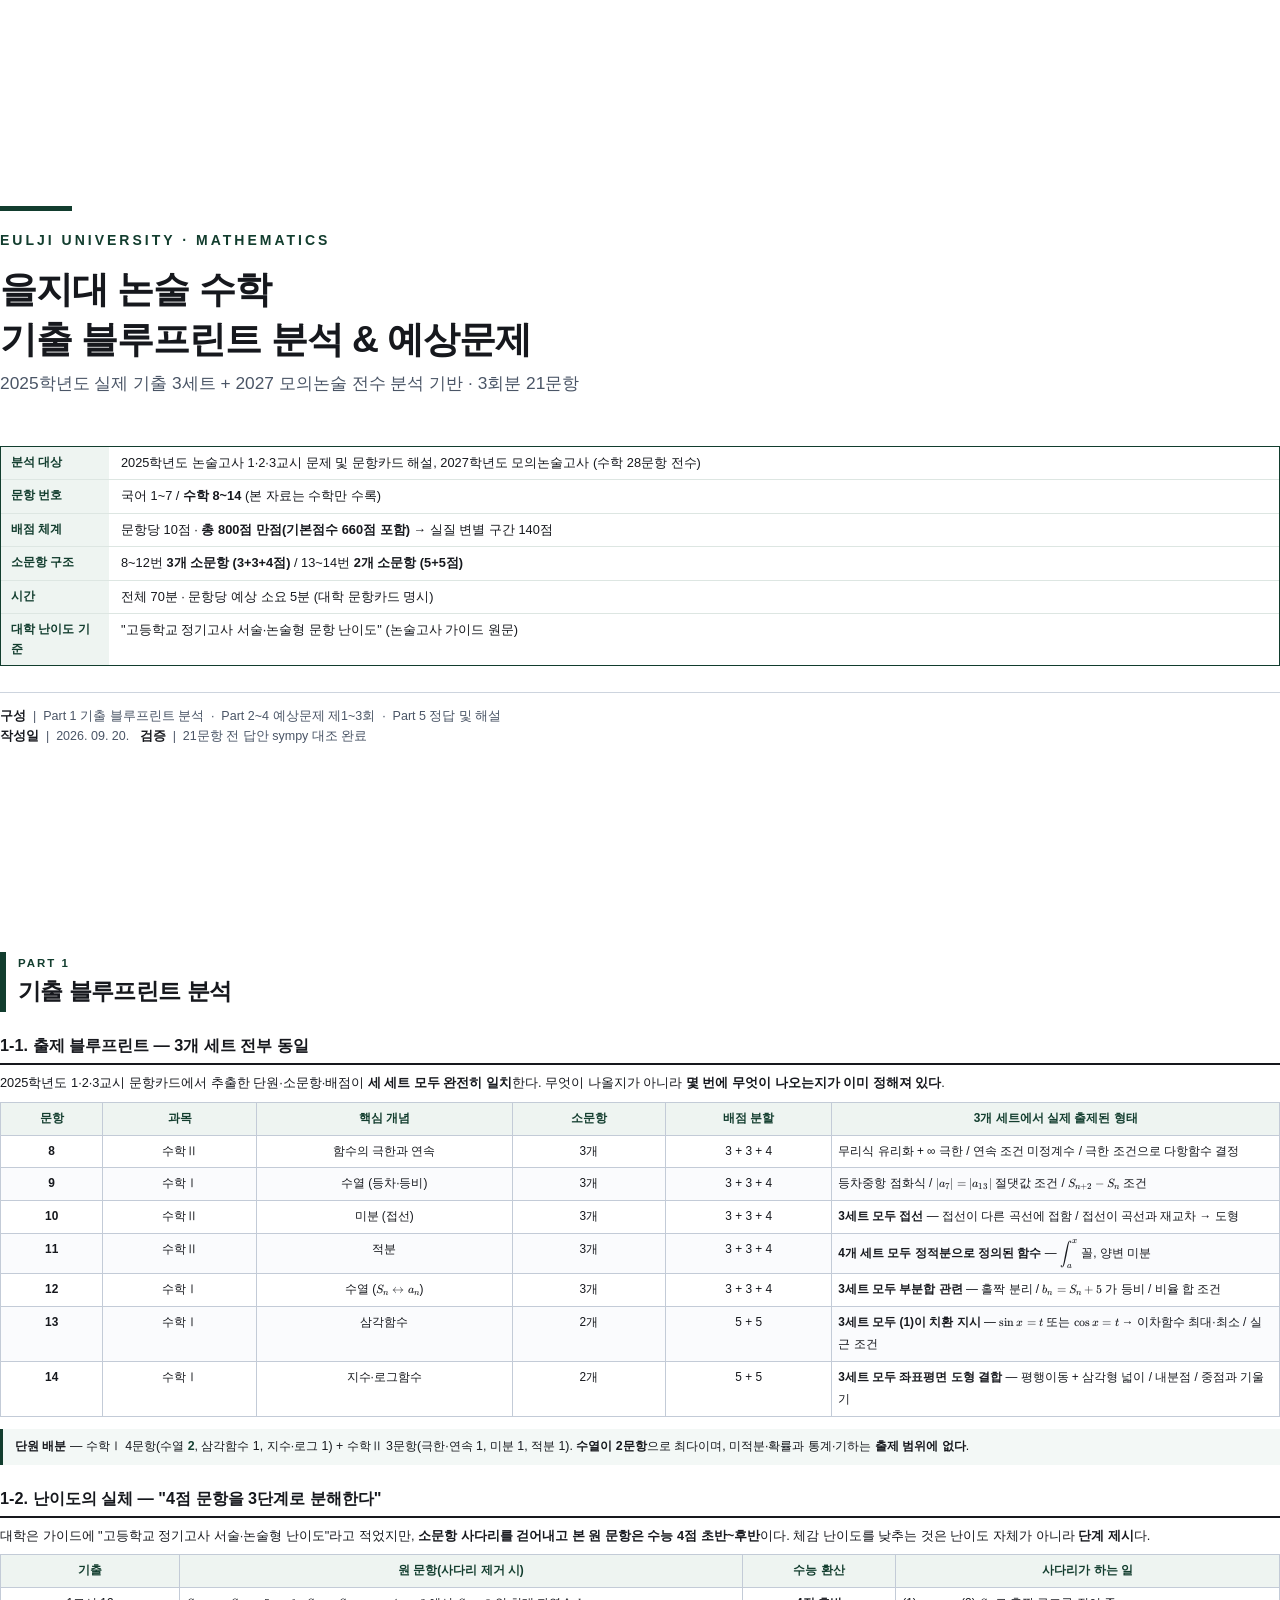
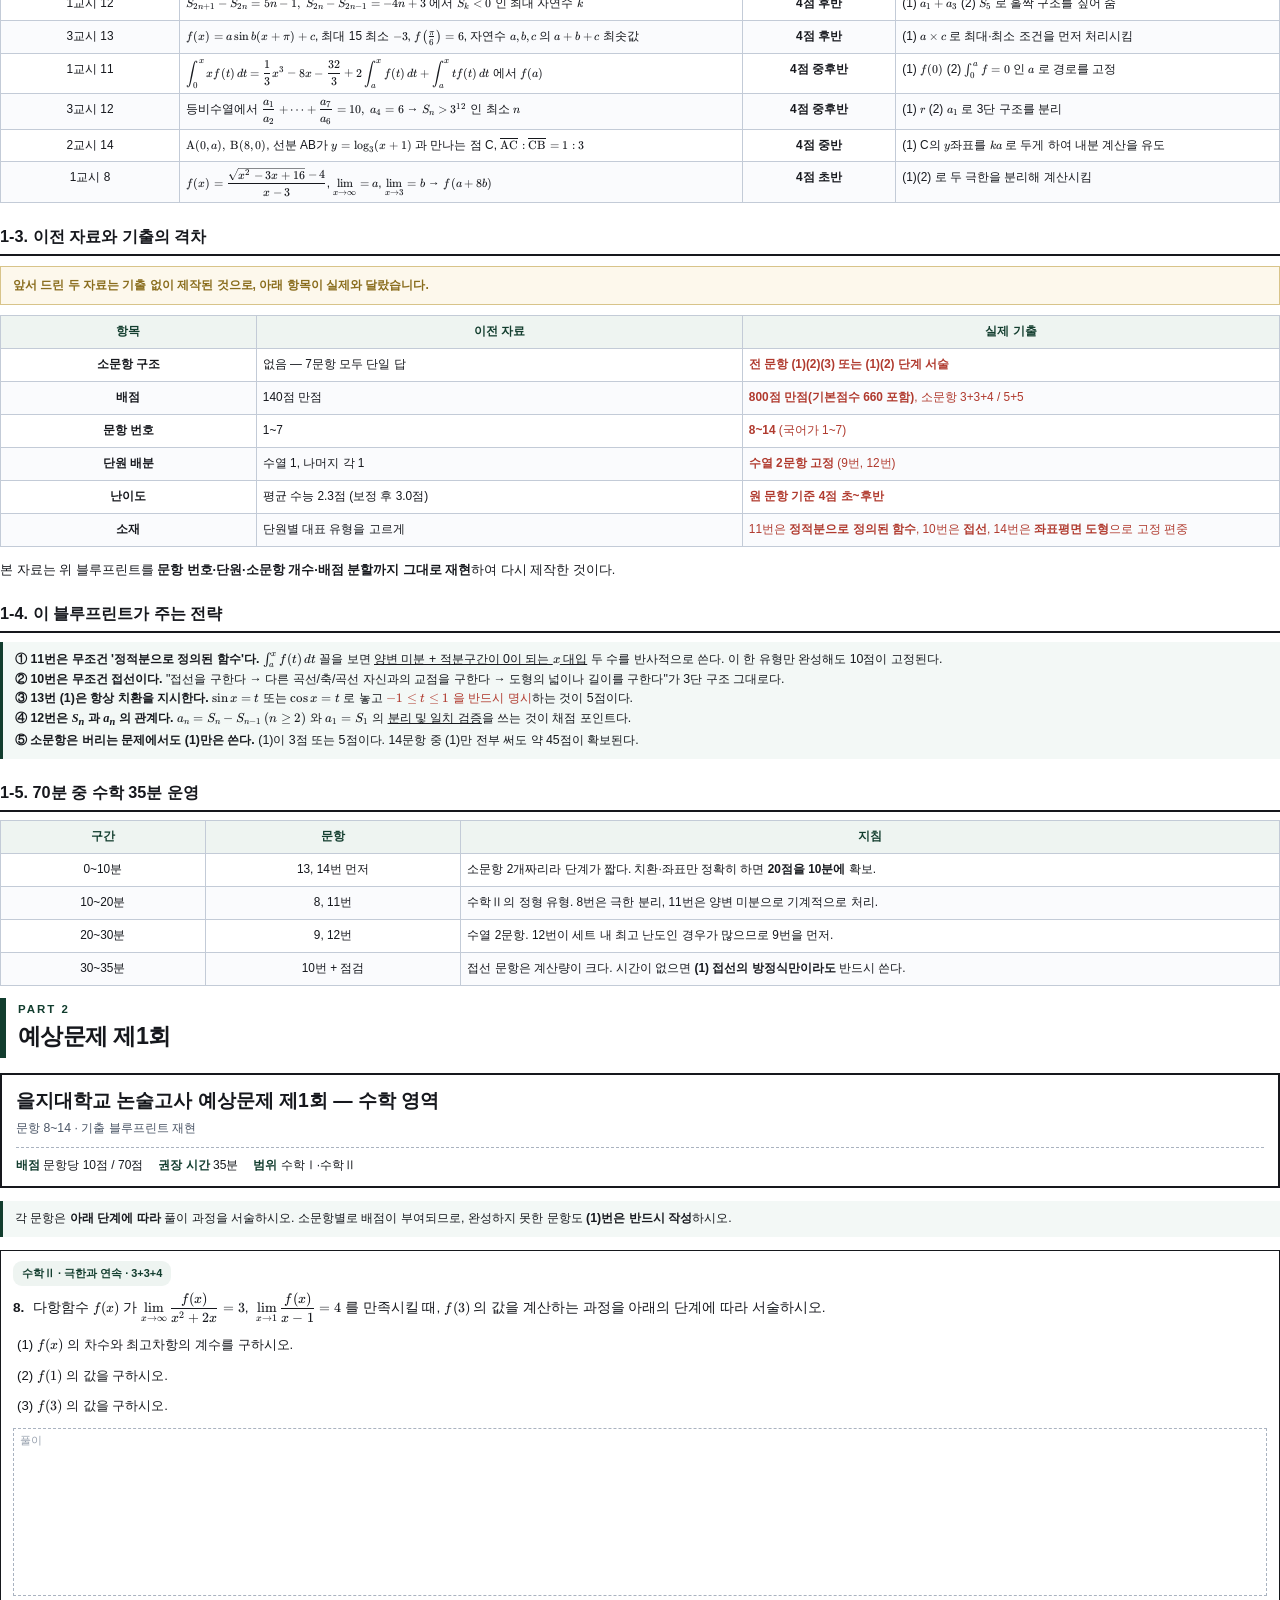
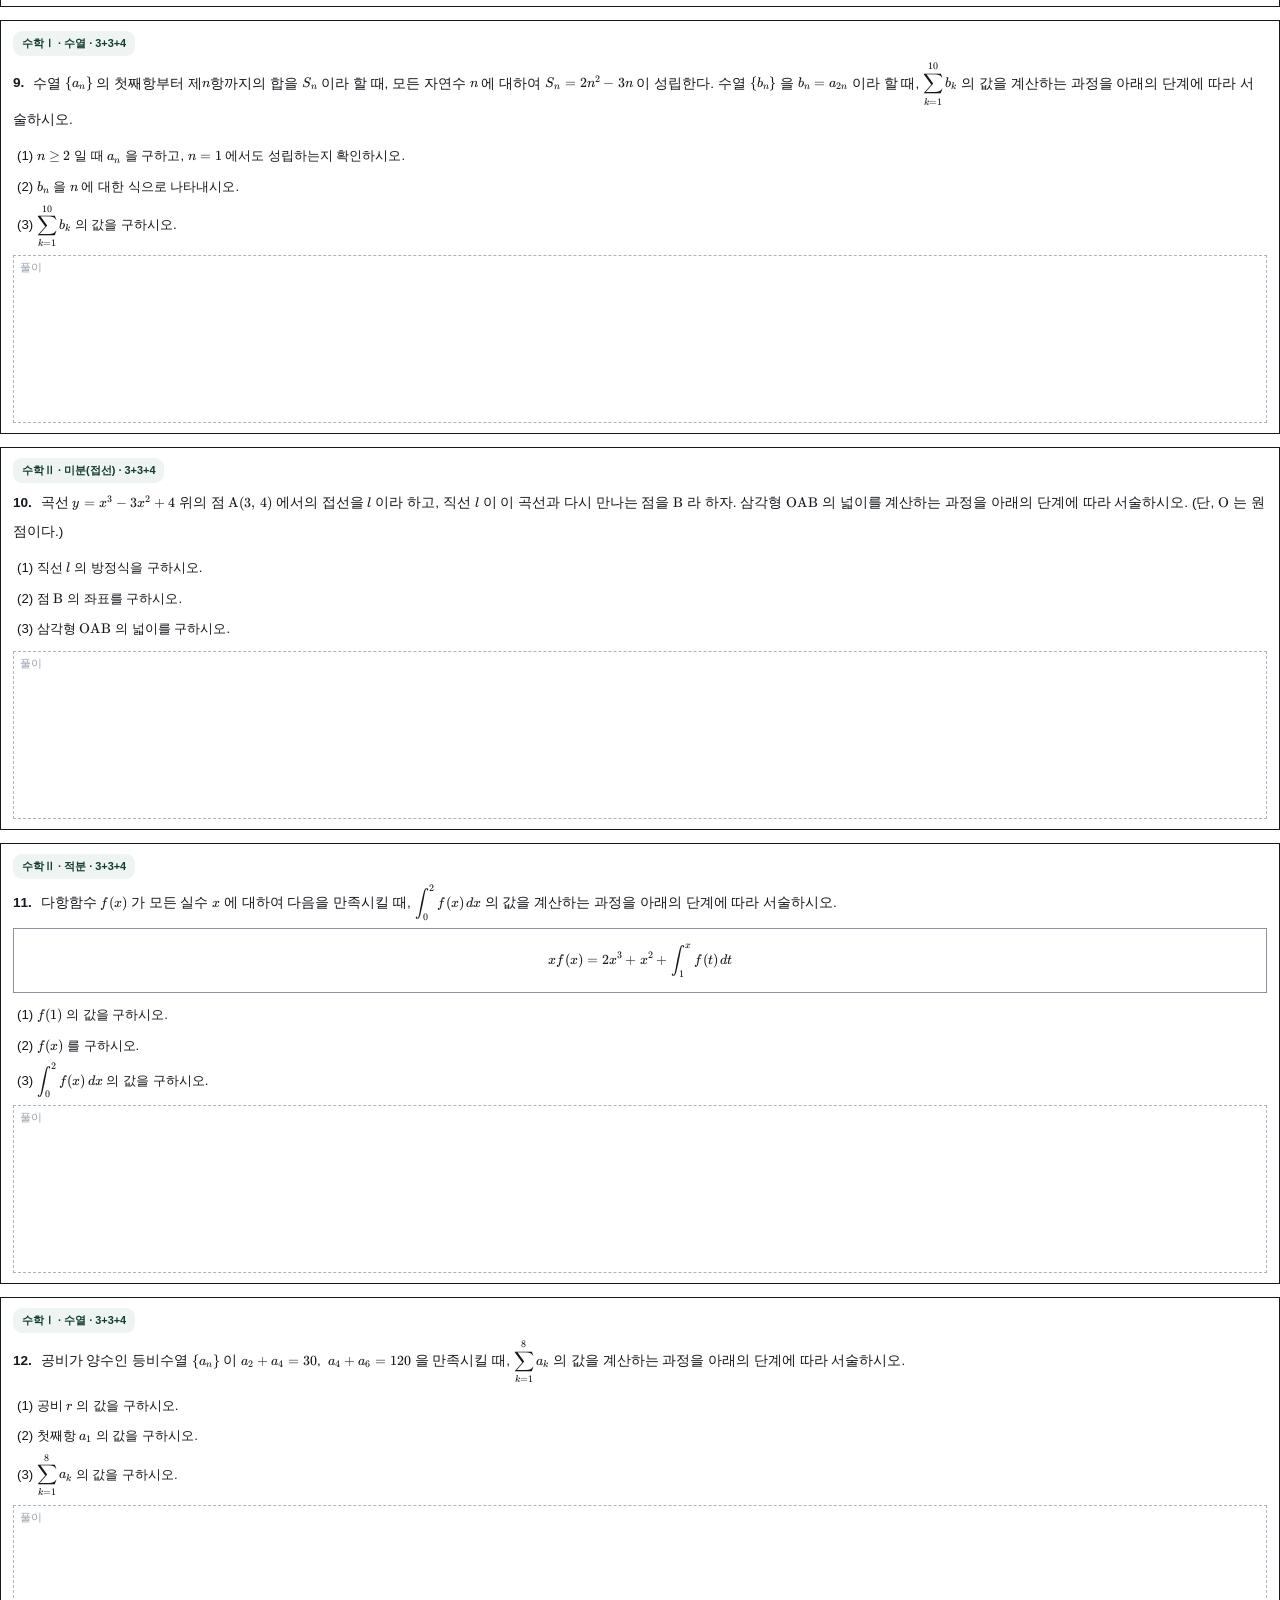
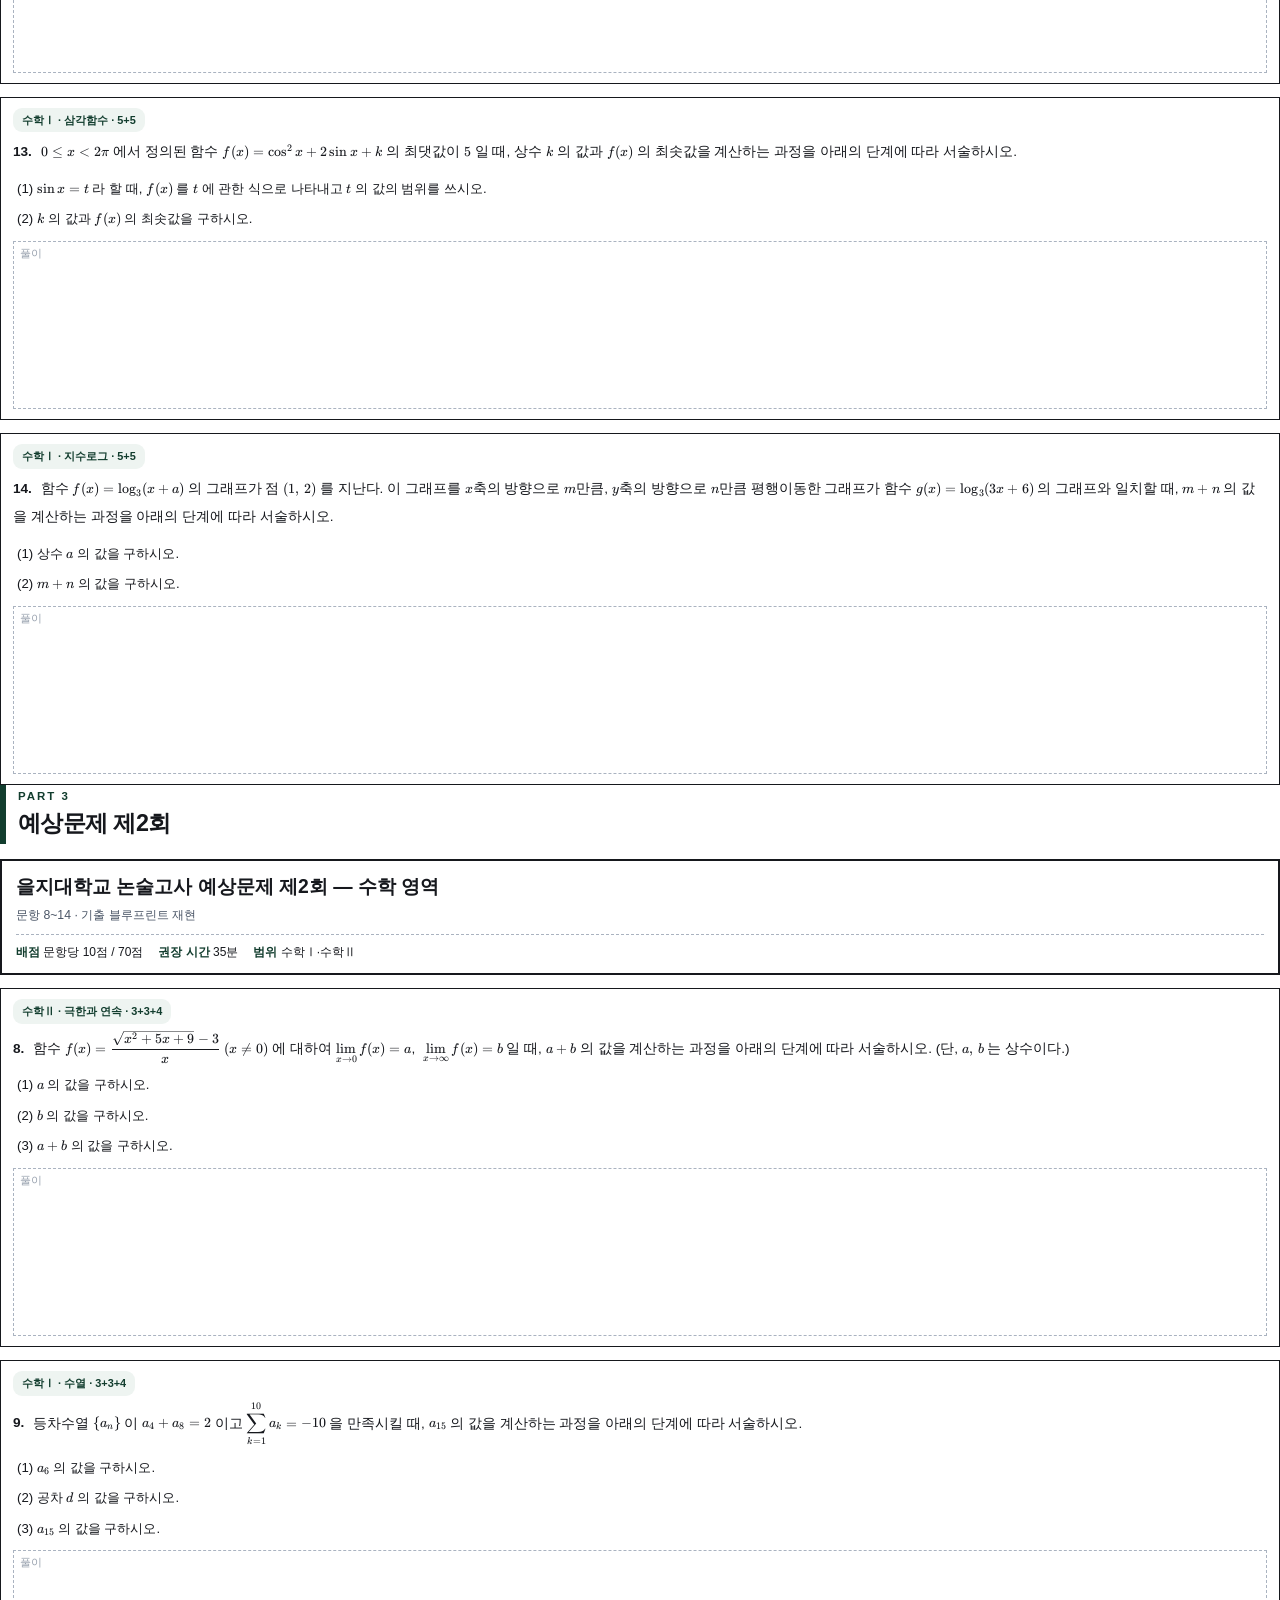
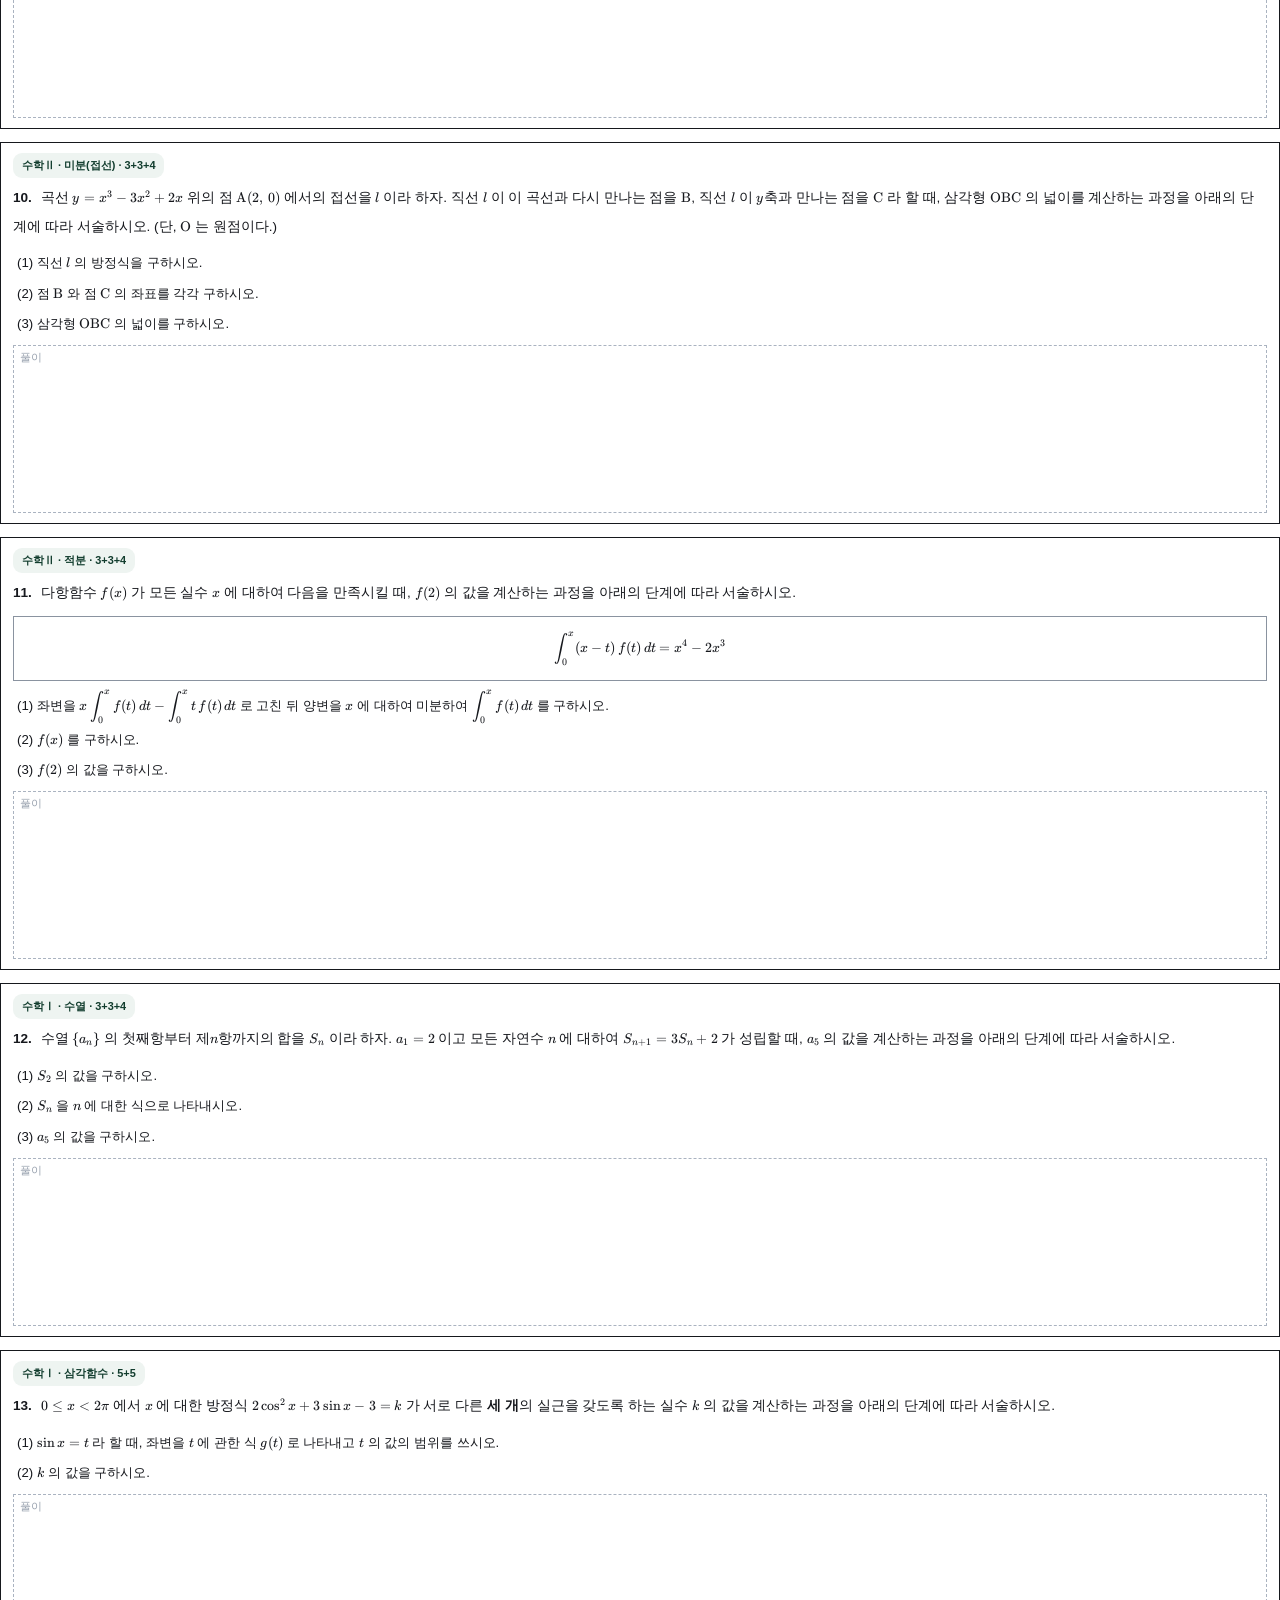
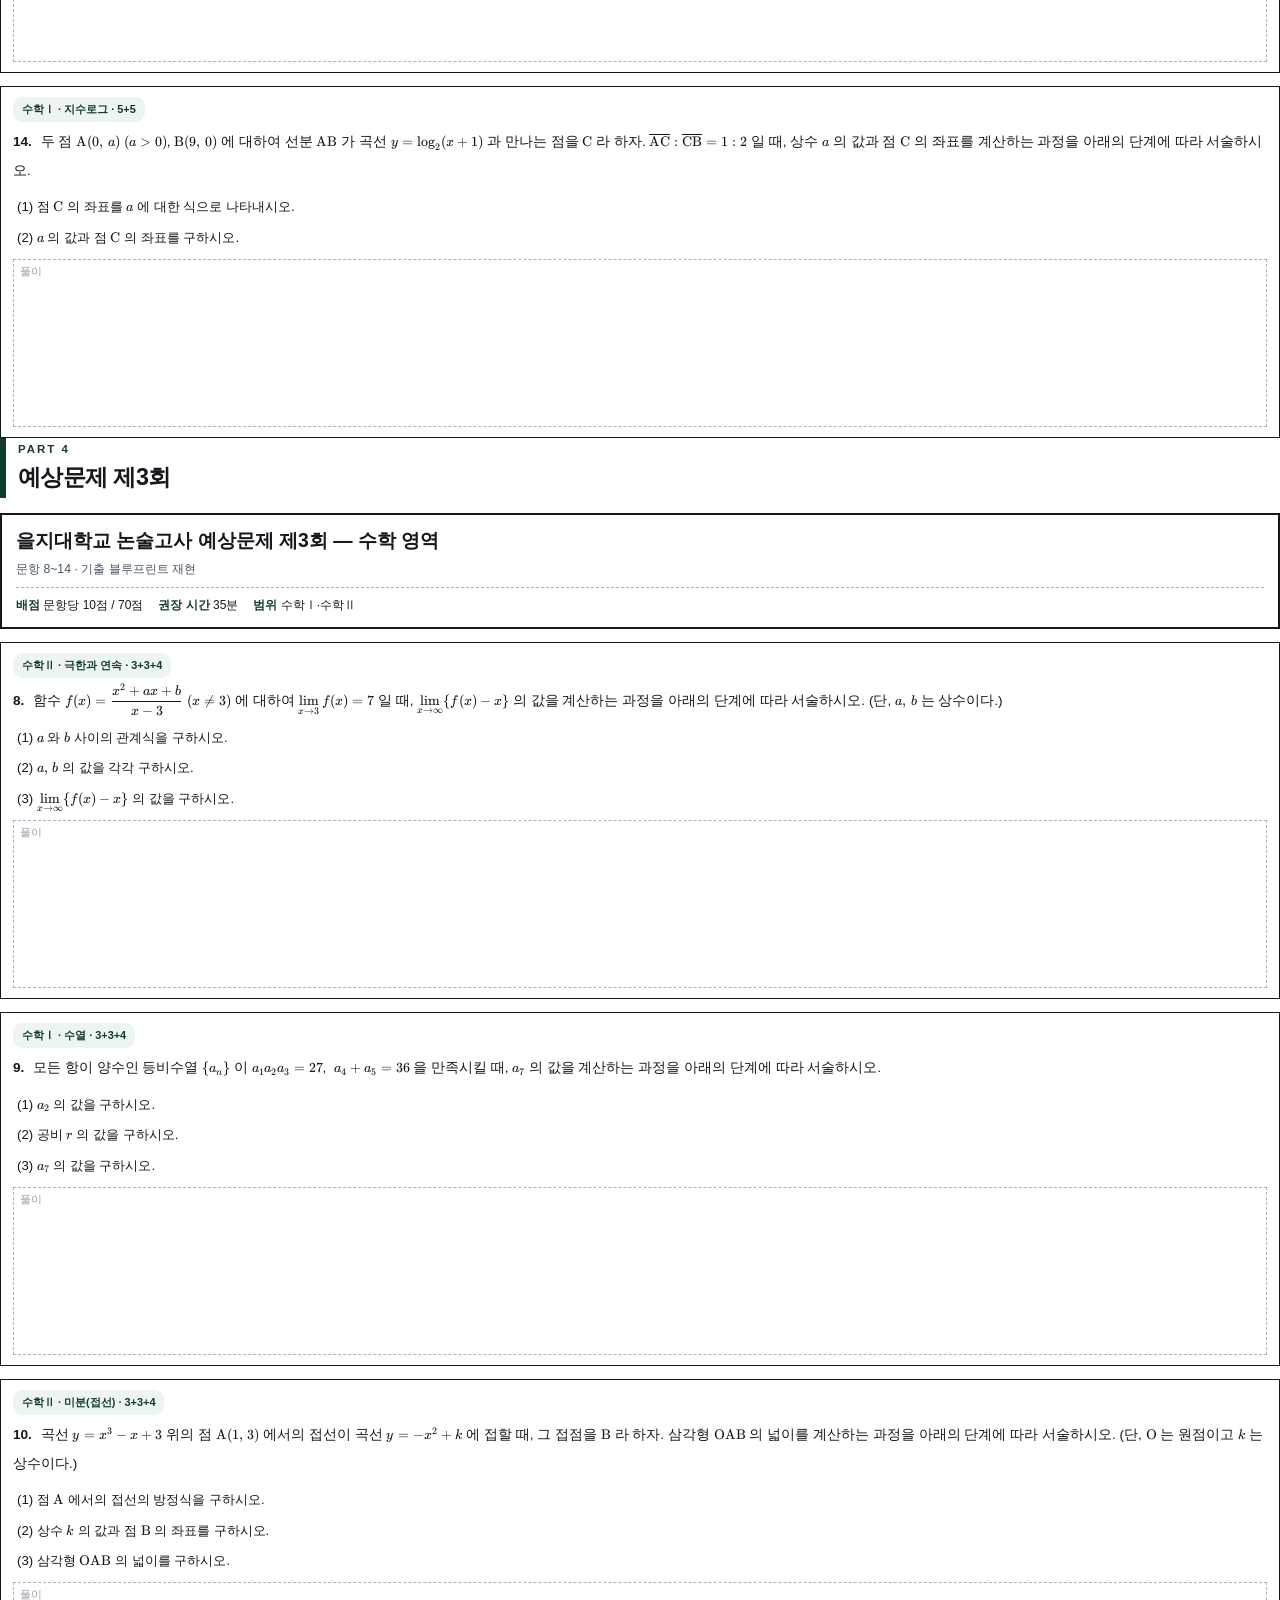
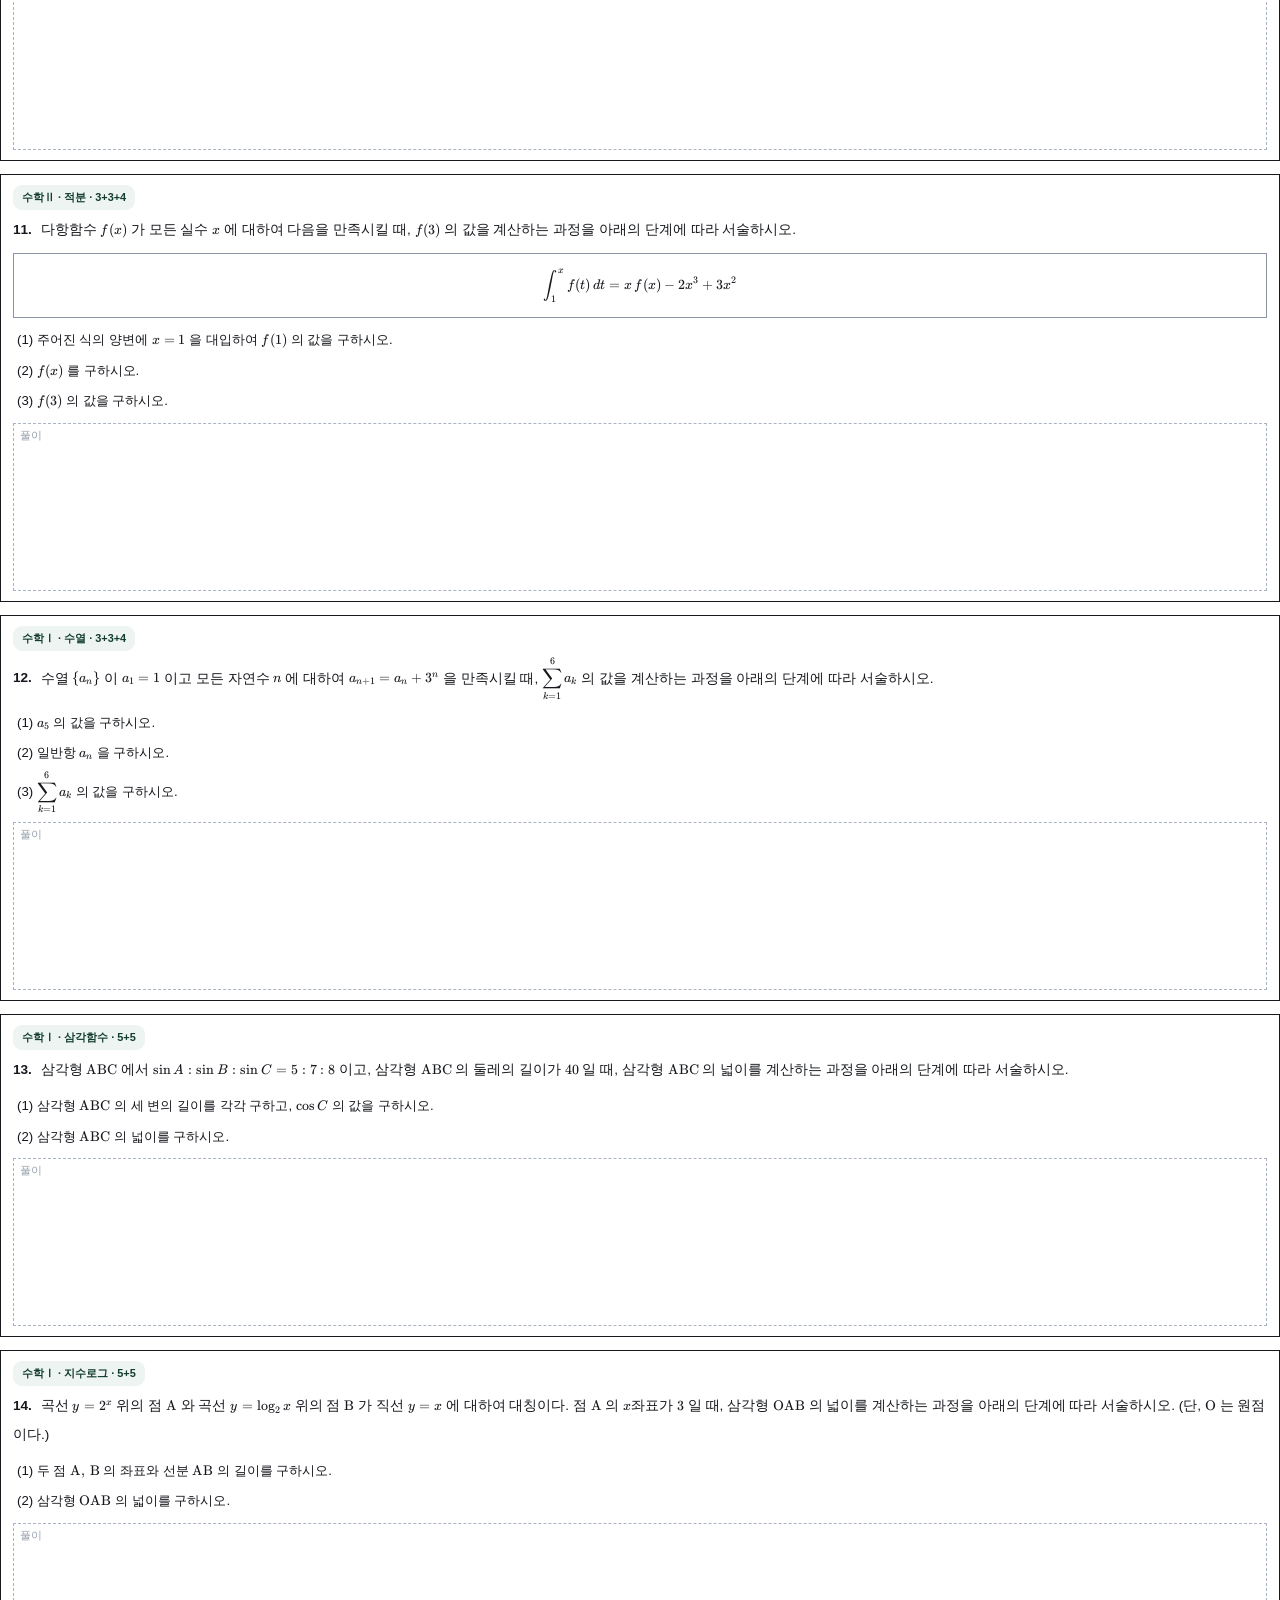
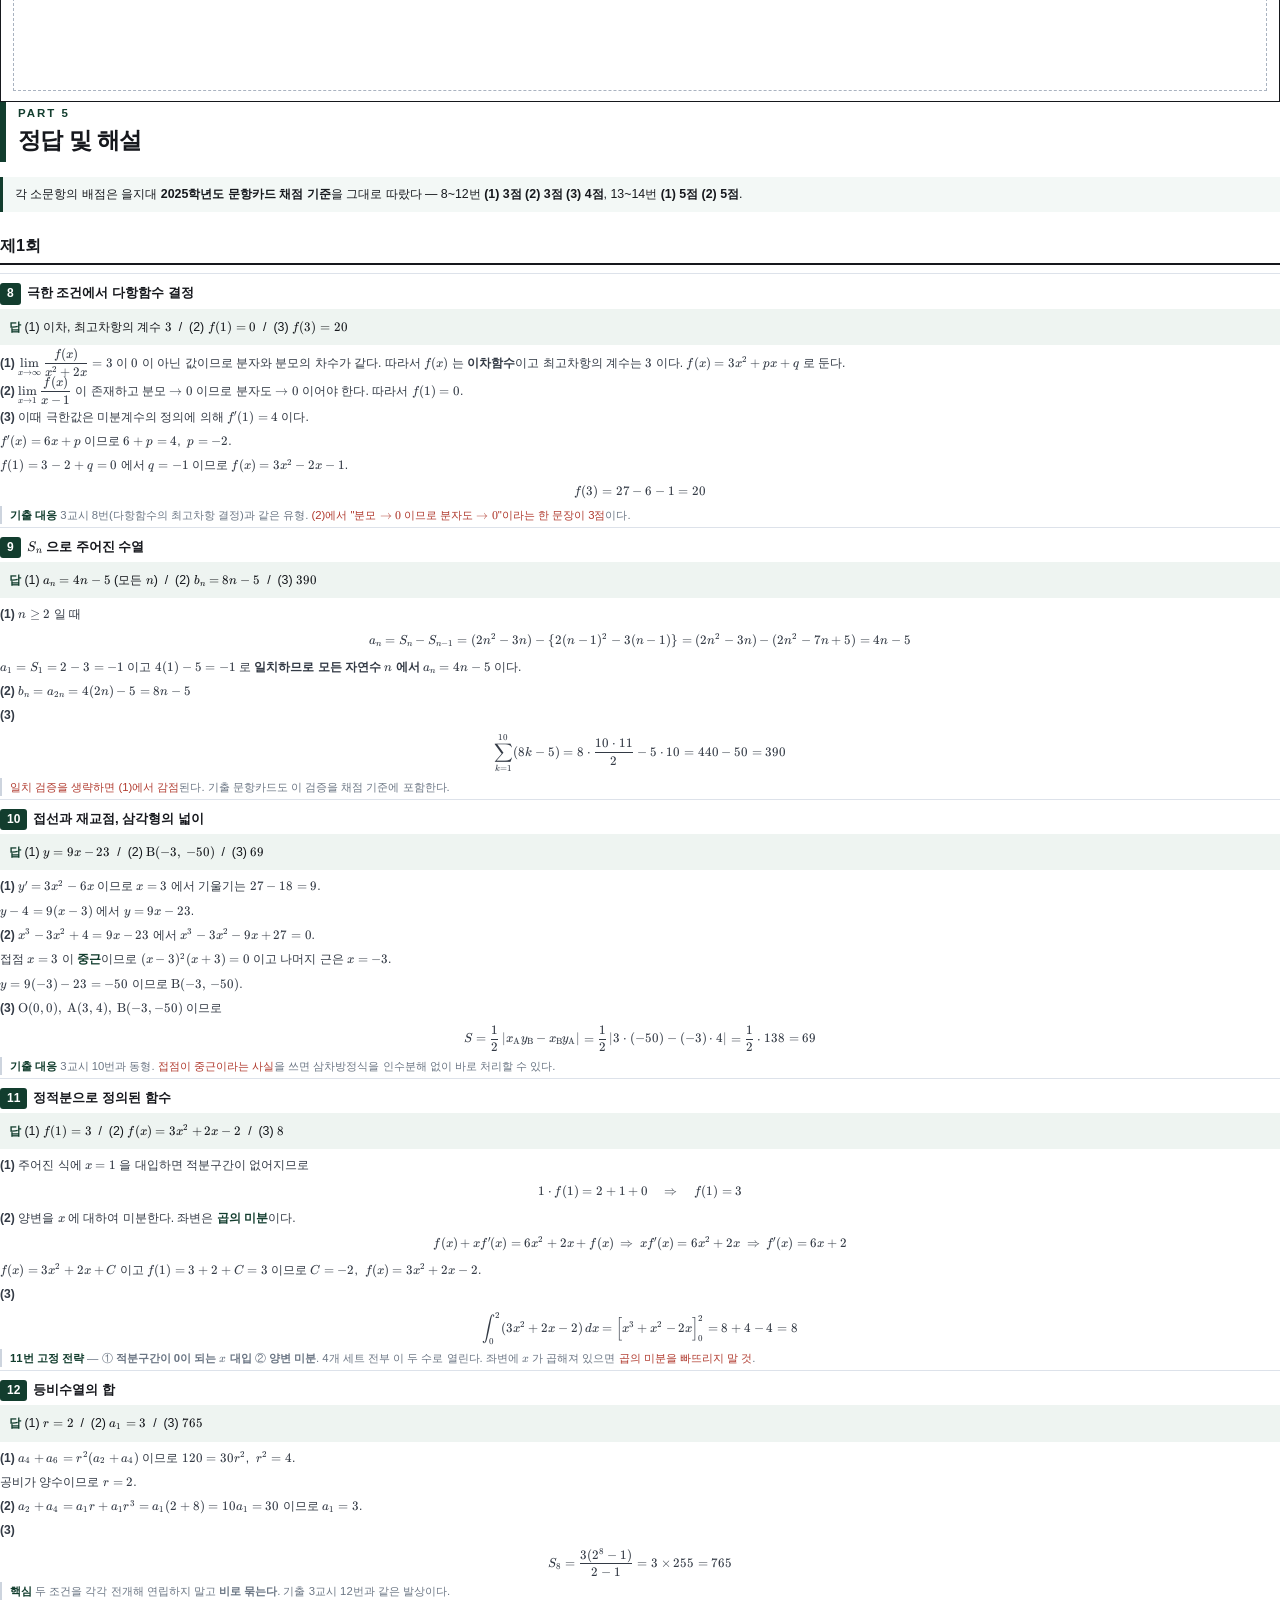
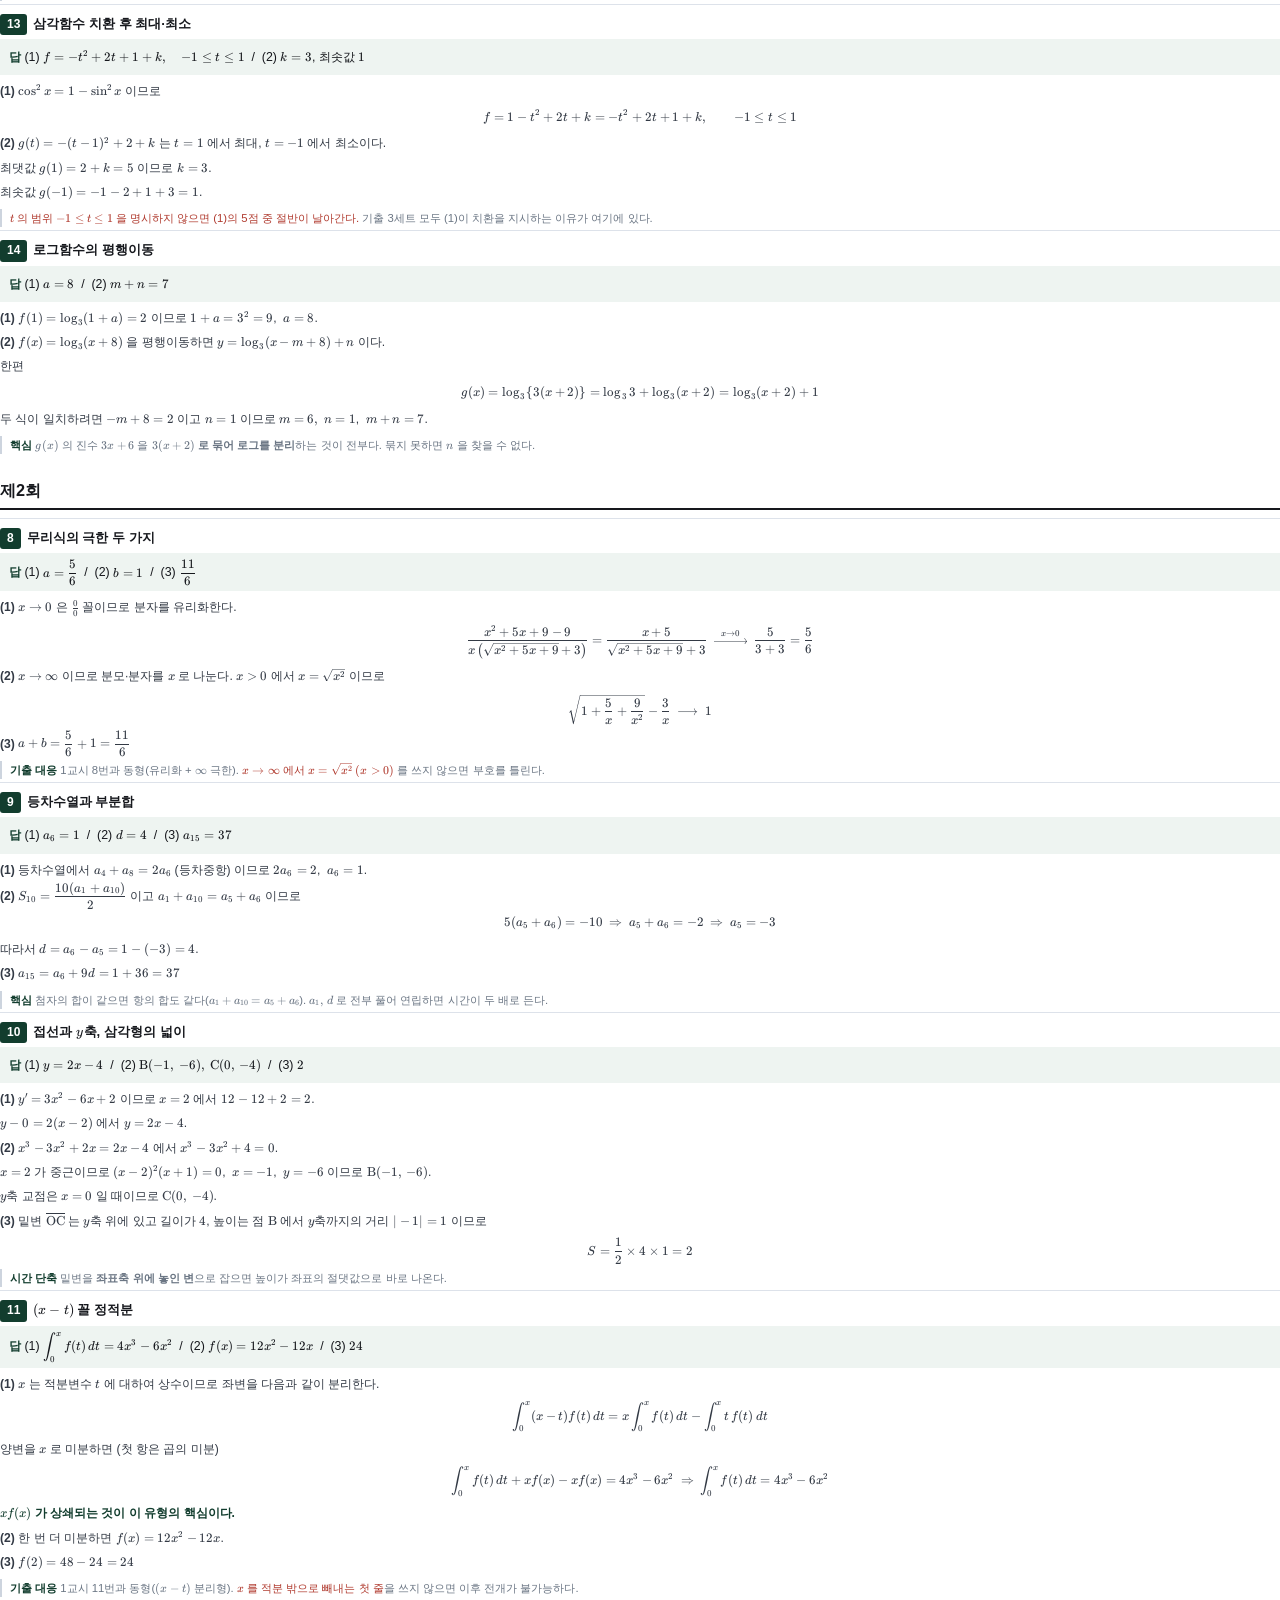
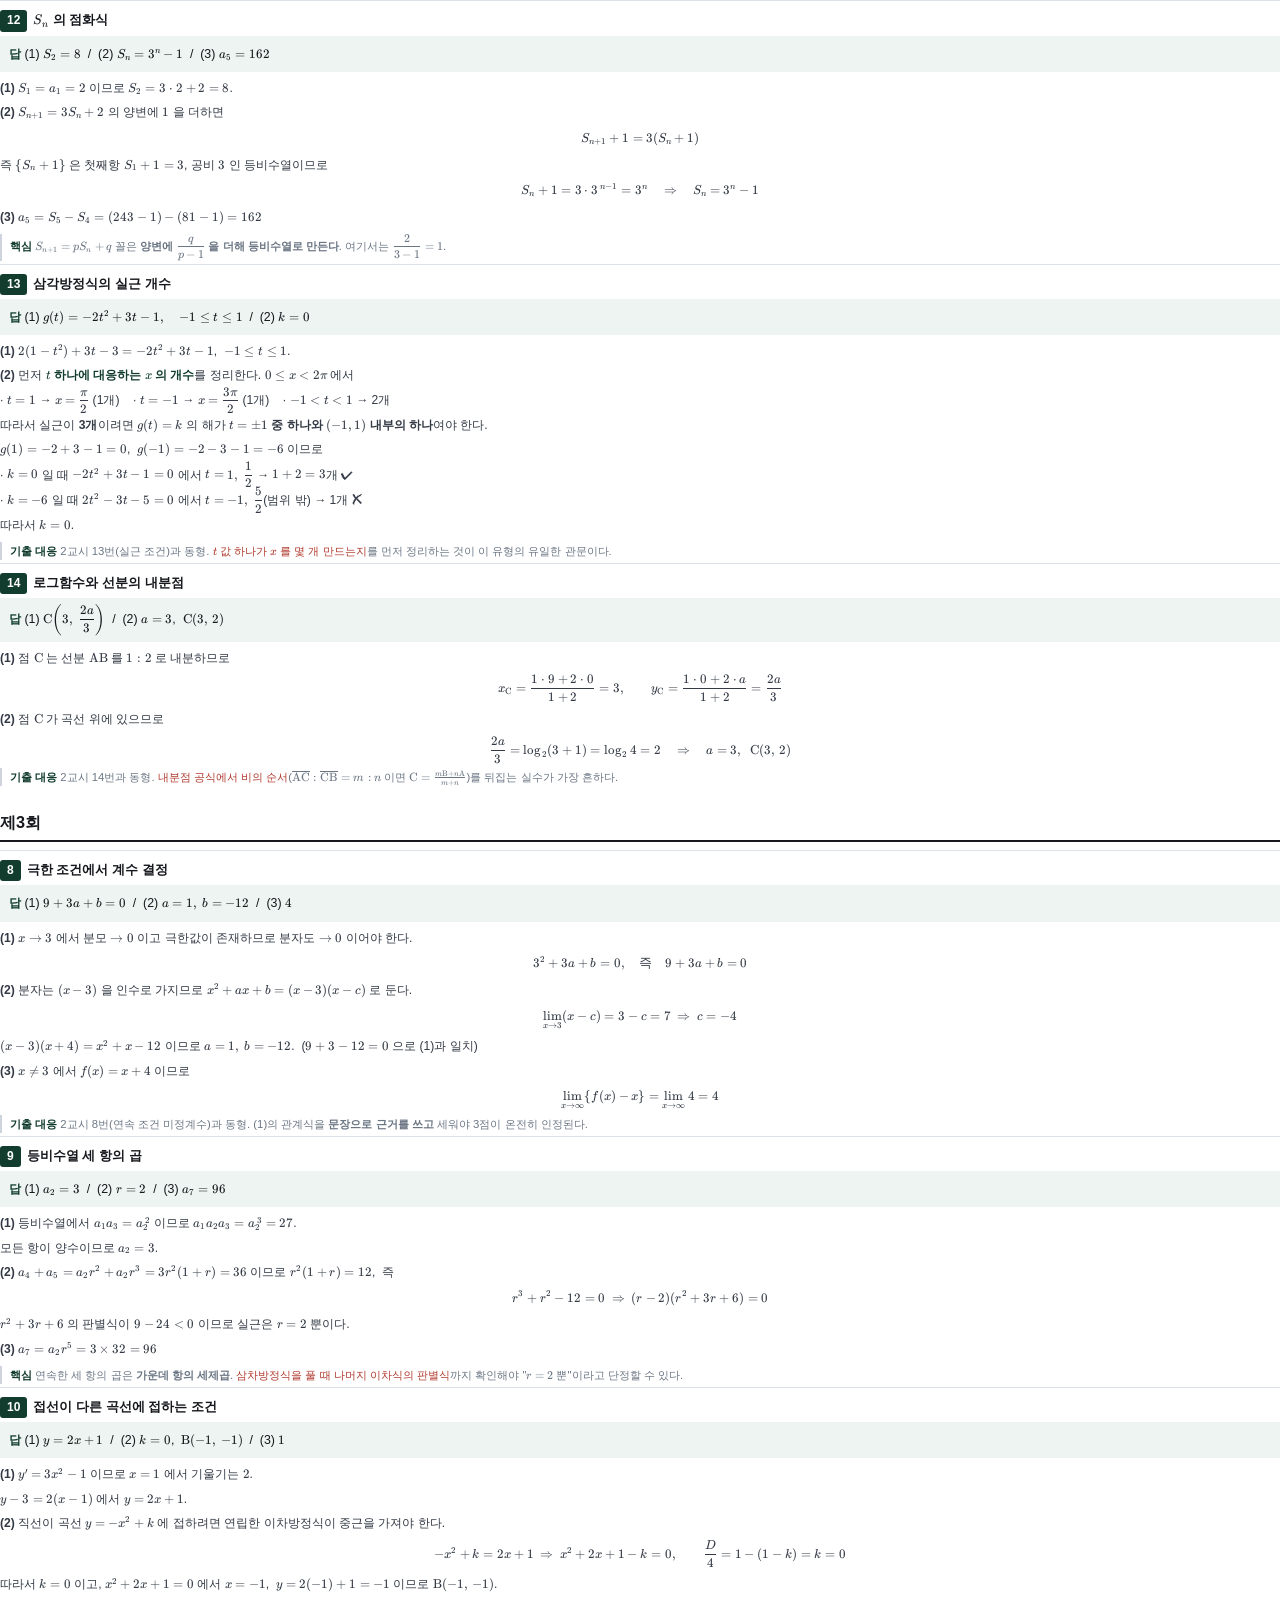
==== commit 3dfe4c60: "docs: 논술 수학 자료 수식을 KaTeX 조판으로 교체 분수를 인라인 슬래시 표기로 쓰던 것을 세로로 쌓은 형태로 바꿨다. lim의 아래 첨자, 적분·시그마의 위아래 극한, 근" ====
--- a/docs/eulji-nonsul/eulji-math-blueprint.html
+++ b/docs/eulji-nonsul/eulji-math-blueprint.html
@@ -28,7 +28,7 @@
 .part h2 { font-size: 17.5pt; letter-spacing: -0.6px; }
 h3.sec { font-size: 12.2pt; margin: 20px 0 8px; padding-bottom: 5px; border-bottom: 2px solid #16181d; }
 table { width: 100%; border-collapse: collapse; font-size: 8.9pt; margin: 8px 0 12px; }
-th, td { border: 1px solid #c3cbd7; padding: 5px 6px; vertical-align: top; }
+th, td { border: 1px solid #c3cbd7; padding: 5px 6px; vertical-align: top; line-height: 1.85; }
 th { background: #eef4f1; font-weight: 700; color: #123d2e; text-align: center; }
 td.c { text-align: center; }
 tbody tr:nth-child(even) td { background: #fafbfd; }
@@ -39,28 +39,34 @@
 .key { color: #123d2e; font-weight: 700; }
 ul.tight { margin: 5px 0 5px 17px; padding: 0; }
 ul.tight li { margin-bottom: 3px; }
+.keep { page-break-inside: avoid; }
 .examhead { border: 2px solid #16181d; padding: 11px 14px; margin-bottom: 13px; }
 .examhead .t { font-size: 14.5pt; font-weight: 700; }
 .examhead .s { font-size: 9.2pt; color: #4a5566; margin-top: 3px; }
 .examhead .bar { display: flex; gap: 15px; margin-top: 8px; padding-top: 8px; border-top: 1px dashed #aab3c0; font-size: 9pt; }
 .examhead .bar b { color: #123d2e; }
 .q { border: 1px solid #16181d; padding: 10px 12px; margin: 13px 0 0; page-break-inside: avoid; }
-.q .qh { font-size: 10.2pt; }
+.q .qh { font-size: 10.2pt; line-height: 2.1; }
 .q .qh .no { font-weight: 700; margin-right: 5px; }
 .q .tag { display: block; font-size: 8.2pt; color: #123d2e; background: #eef4f1; border-radius: 9px; padding: 1px 9px; font-weight: 700; margin: 0 0 6px; float: none; width: fit-content; }
 .q .subs { margin: 9px 0 0 4px; font-size: 9.9pt; }
-.q .subs div { margin-bottom: 2px; }
-.cond { border: 1px solid #8a93a0; padding: 6px 10px; margin: 6px 0; font-family: "NanumMyeongjo", serif; font-size: 9.7pt; }
+.q .subs div { margin-bottom: 4px; line-height: 2.0; }
+.cond { border: 1px solid #8a93a0; padding: 9px 12px; margin: 8px 0; text-align: center; }
 .ws { border: 1px dashed #aab3c0; height: 168px; margin: 8px 0 0; position: relative; }
 .ws::before { content: "풀이"; position: absolute; top: 3px; left: 6px; font-size: 8pt; color: #98a1ae; }
 .sol { border-top: 1px solid #dde2ea; padding: 8px 0 3px; page-break-inside: avoid; }
 .sol .sh { font-weight: 700; font-size: 9.9pt; margin-bottom: 3px; }
 .sol .sh .no { display: inline-block; background: #123d2e; color: #fff; border-radius: 3px; padding: 1px 7px; margin-right: 6px; font-size: 9pt; }
-.sol .a { background: #eef4f1; padding: 5px 9px; font-size: 9.3pt; margin: 4px 0; }
+.sol .a { background: #eef4f1; padding: 6px 9px; font-size: 9.3pt; margin: 4px 0; line-height: 1.95; }
 .sol .a b { color: #123d2e; }
-.sol .e { font-size: 9.1pt; color: #333a45; }
+.sol .e { font-size: 9.1pt; color: #333a45; line-height: 2.0; }
 .sol .rub { font-size: 8.5pt; color: #6b7684; border-left: 2px solid #cdd4de; padding-left: 8px; margin-top: 5px; }
 .footer-note { font-size: 8.3pt; color: #6b7684; border-top: 1px solid #dde2ea; margin-top: 15px; padding-top: 8px; }
+</style>
+<style>@font-face{font-family:KaTeX_AMS;font-style:normal;font-weight:400;src:url([data-uri]) format("woff2")}@font-face{font-family:KaTeX_Caligraphic;font-style:normal;font-weight:700;src:url([data-uri]) format("woff2")}@font-face{font-family:KaTeX_Caligraphic;font-style:normal;font-weight:400;src:url([data-uri]) format("woff2")}@font-face{font-family:KaTeX_Fraktur;font-style:normal;font-weight:700;src:url([data-uri]) format("woff2")}@font-face{font-family:KaTeX_Fraktur;font-style:normal;font-weight:400;src:url([data-uri]) format("woff2")}@font-face{font-family:KaTeX_Main;font-style:normal;font-weight:700;src:url([data-uri]) format("woff2")}@font-face{font-family:KaTeX_Main;font-style:italic;font-weight:700;src:url([data-uri]) format("woff2")}@font-face{font-family:KaTeX_Main;font-style:italic;font-weight:400;src:url([data-uri]) format("woff2")}@font-face{font-family:KaTeX_Main;font-style:normal;font-weight:400;src:url([data-uri]) format("woff2")}@font-face{font-family:KaTeX_Math;font-style:italic;font-weight:700;src:url([data-uri]) format("woff2")}@font-face{font-family:KaTeX_Math;font-style:italic;font-weight:400;src:url([data-uri]) format("woff2")}@font-face{font-family:"KaTeX_SansSerif";font-style:normal;font-weight:700;src:url([data-uri]) format("woff2")}@font-face{font-family:"KaTeX_SansSerif";font-style:italic;font-weight:400;src:url([data-uri]) format("woff2")}@font-face{font-family:"KaTeX_SansSerif";font-style:normal;font-weight:400;src:url([data-uri]) format("woff2")}@font-face{font-family:KaTeX_Script;font-style:normal;font-weight:400;src:url([data-uri]